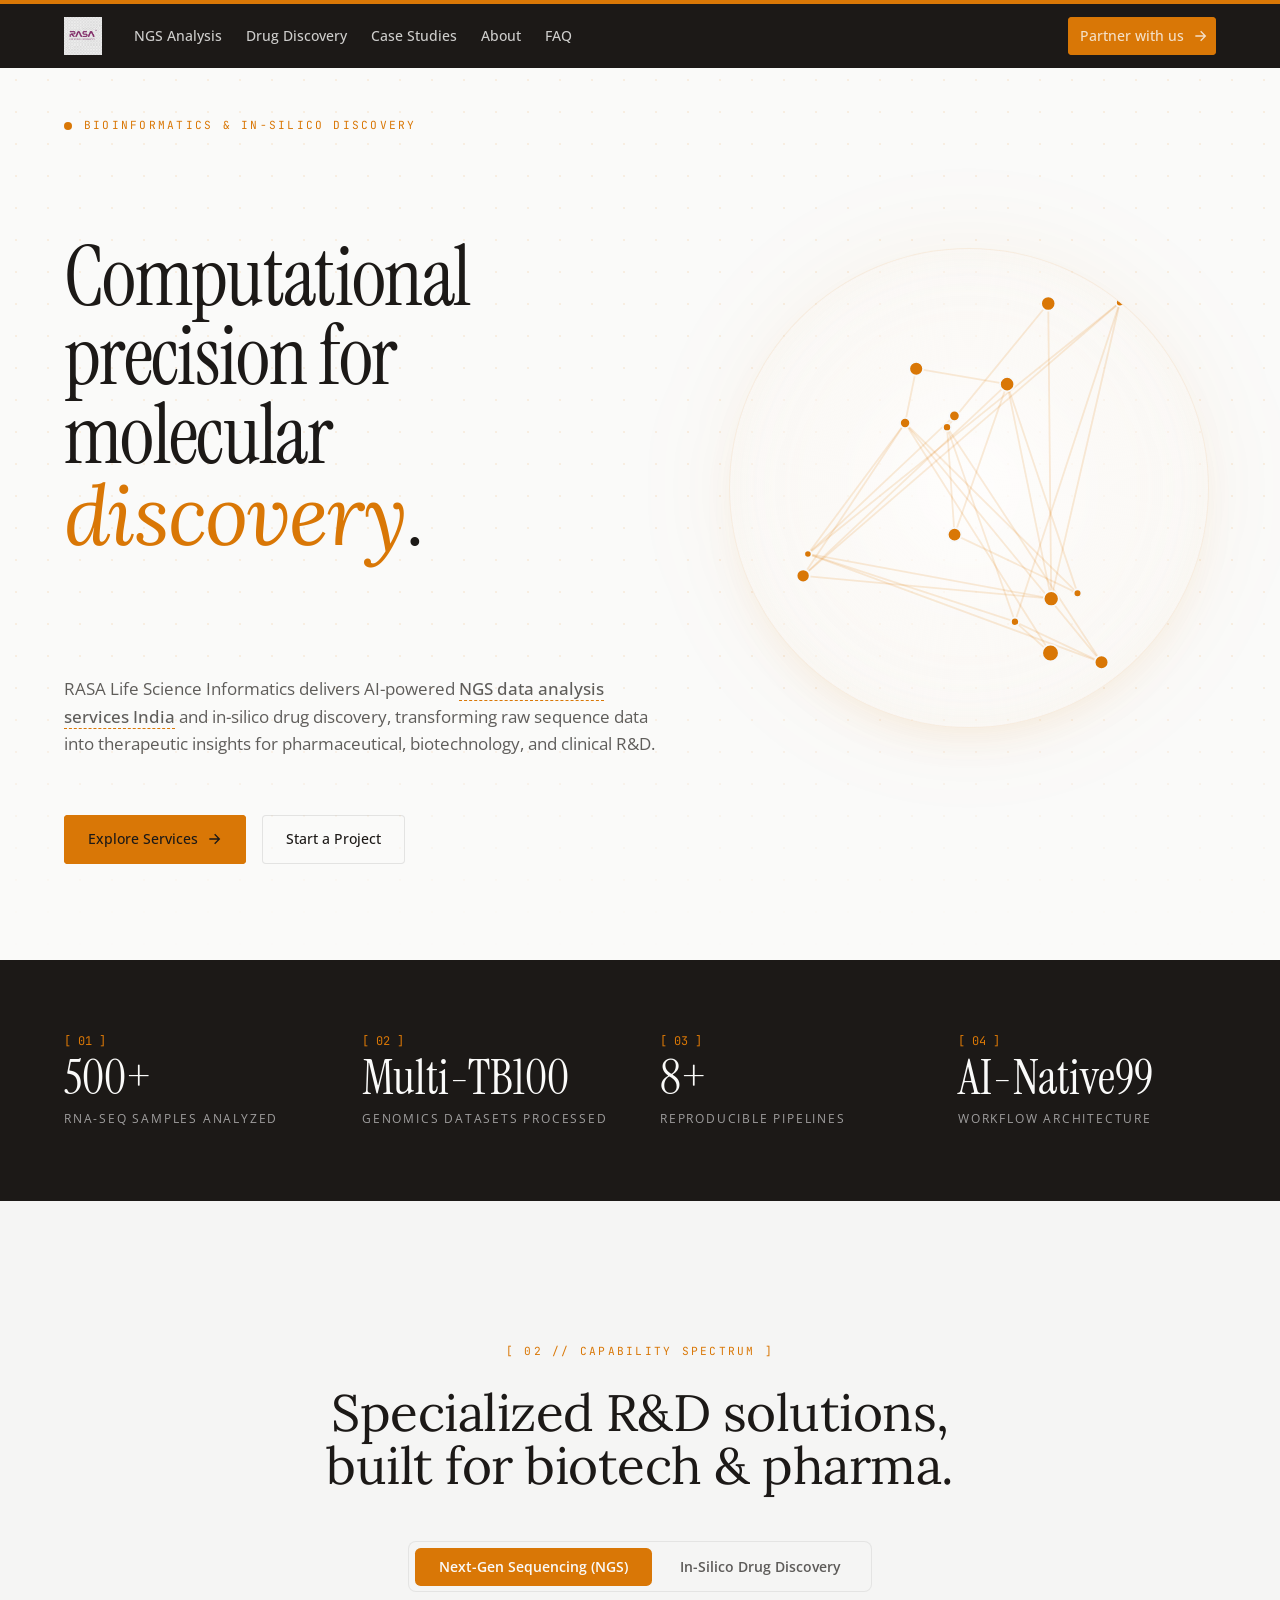
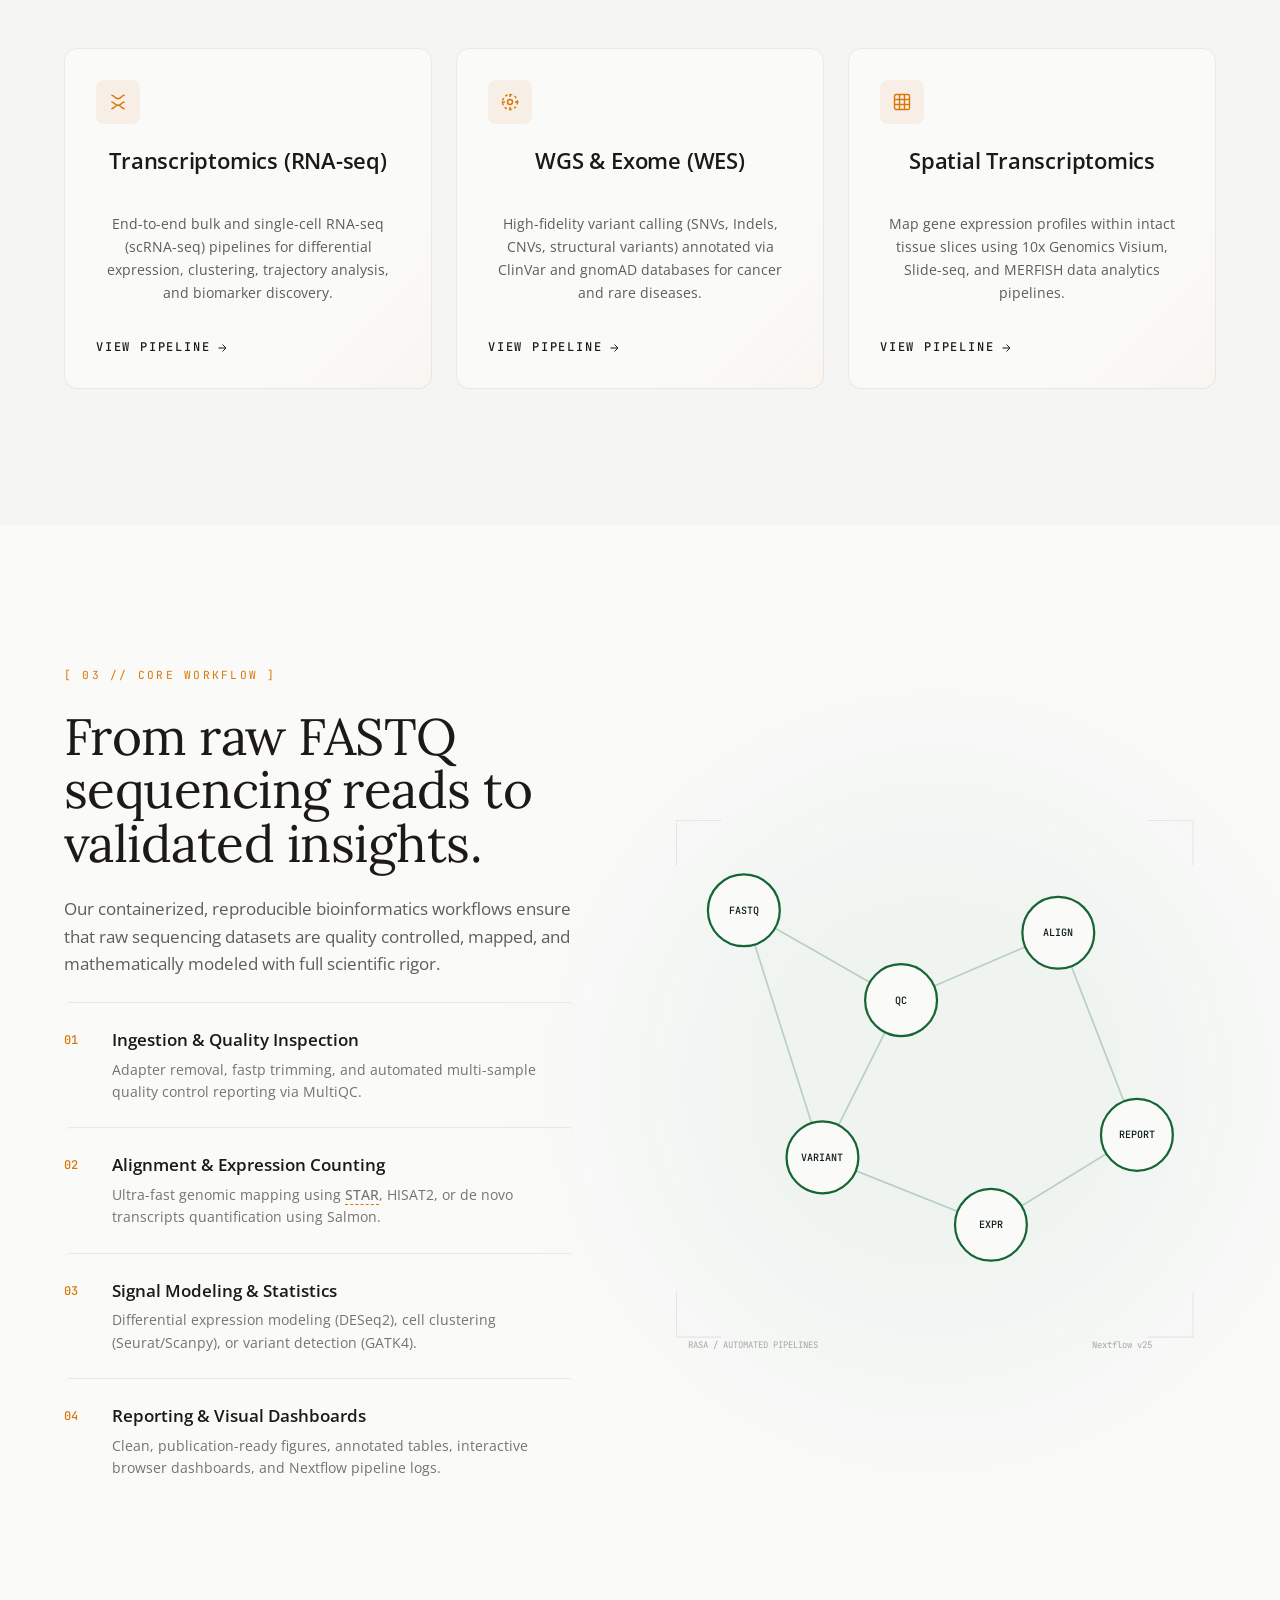
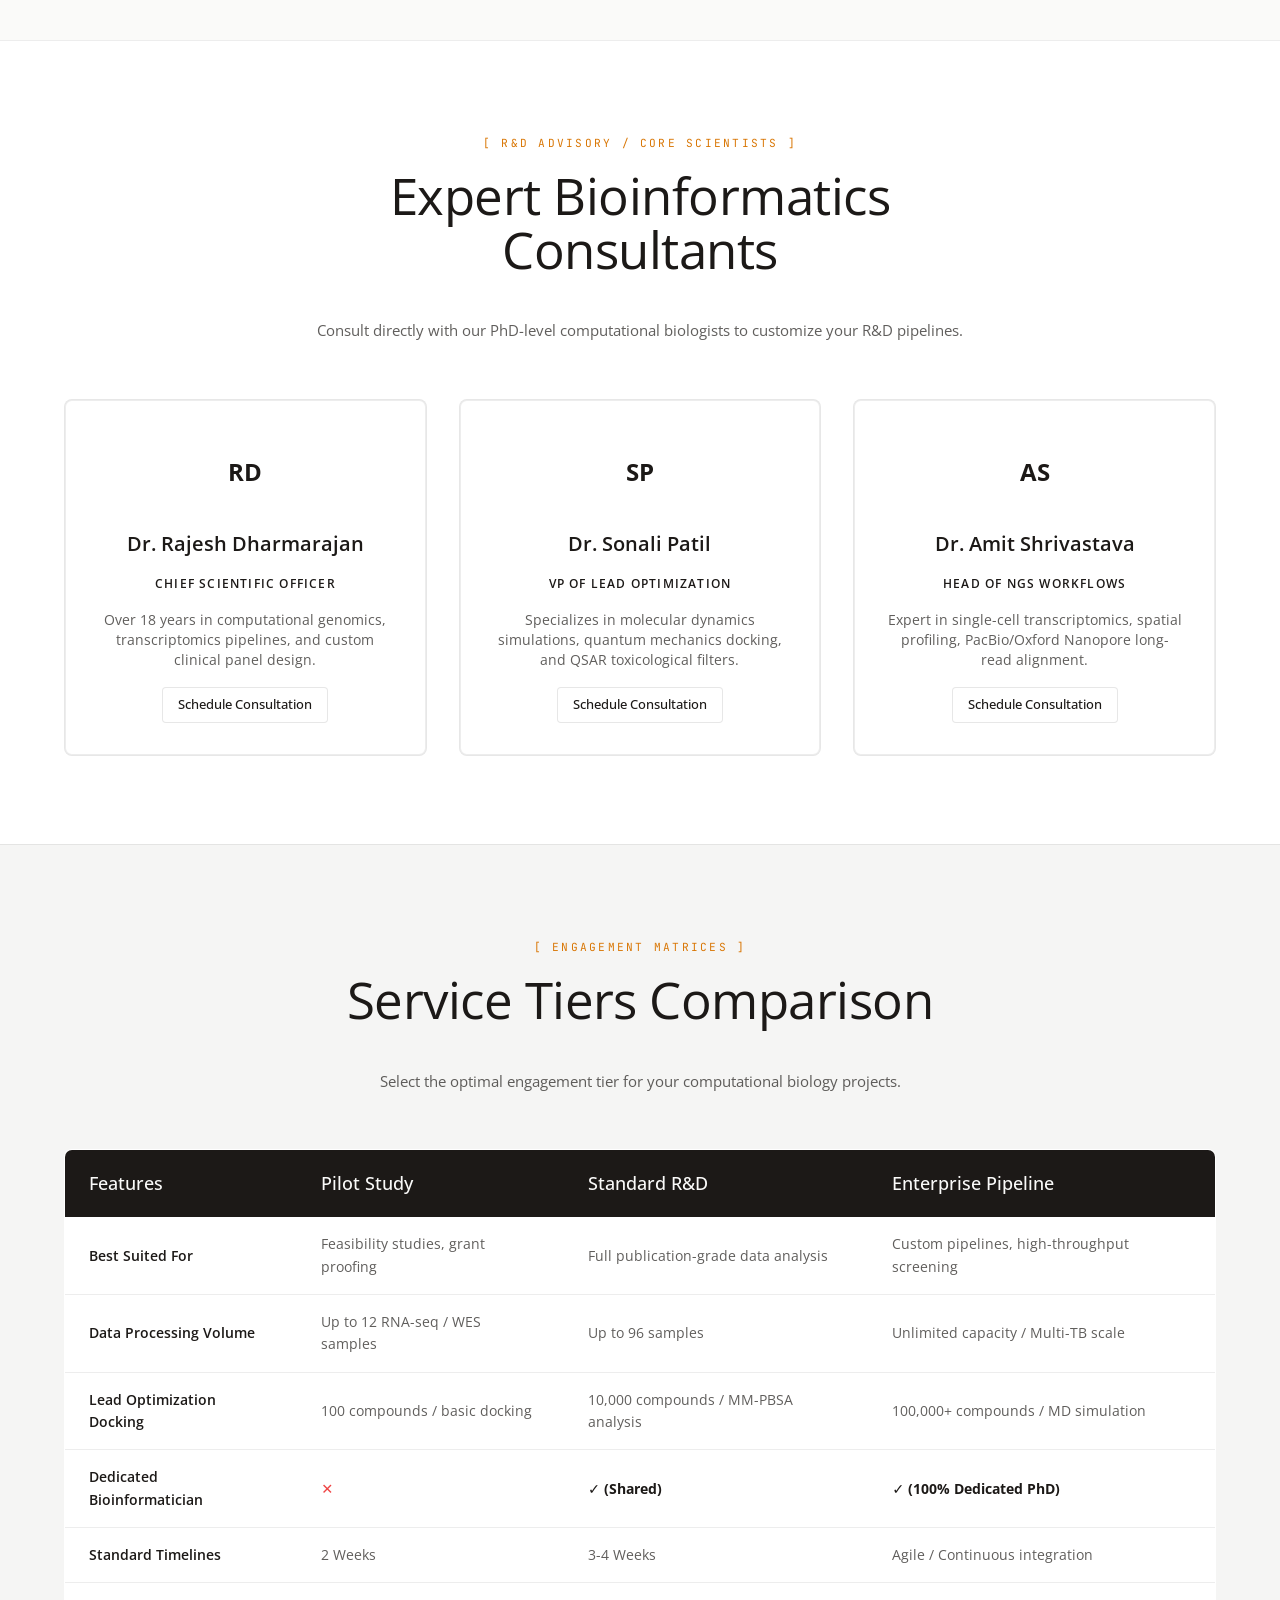
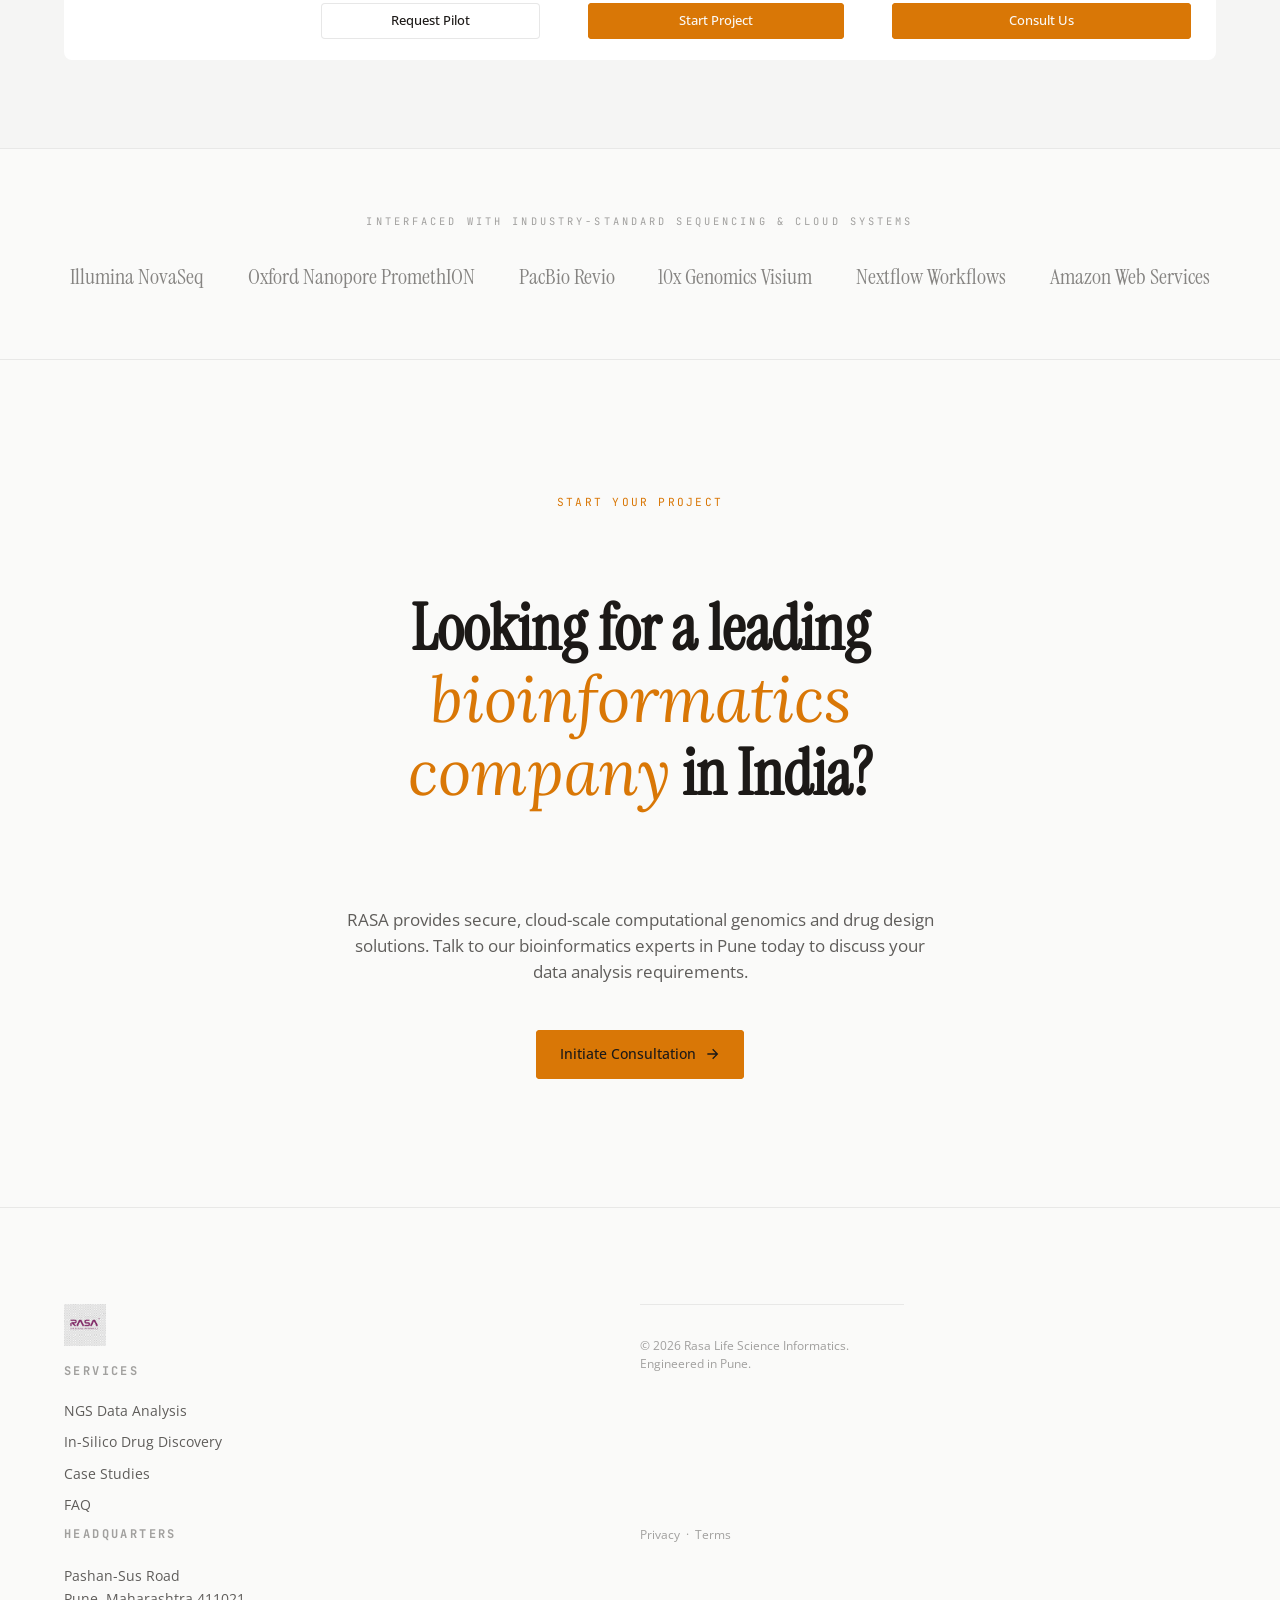
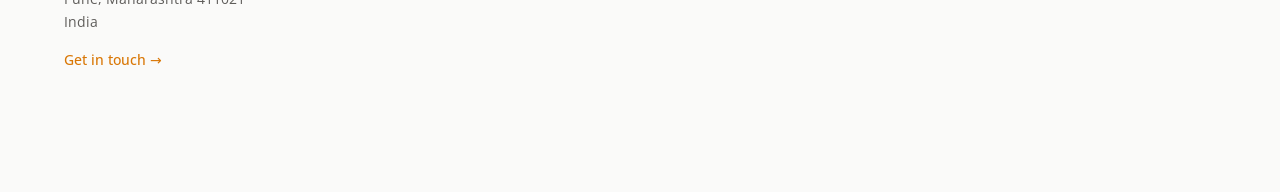
==== index.html @ 8981f8b1 "Initial commit of RASA LSI - Tuition Theme Clone" ====
<!DOCTYPE html>
<html lang="en">
<head>
  <meta charset="UTF-8">
  <meta name="viewport" content="width=device-width, initial-scale=1.0">
  <title>RASA Life Science Informatics | Bioinformatics & NGS Services India</title>
  <meta name="description" content="RASA Life Science Informatics provides AI-powered NGS data analysis services, transcriptomics, epigenomics, and in-silico drug discovery pipelines in India.">
  <link rel="icon" type="image/svg+xml" href="favicon.svg">
  <link rel="preconnect" href="https://fonts.googleapis.com">
  <link rel="preconnect" href="https://fonts.gstatic.com" crossorigin>
  <link href="https://fonts.googleapis.com/css2?family=Instrument+Serif:ital@0;1&family=Inter:wght@300;400;500;600;700&family=JetBrains+Mono:wght@400;500&display=swap" rel="stylesheet">
  <link rel="stylesheet" href="theme.css">
</head>
<body class="rasa">
  <!--
================================================================
  RASA LSI — HOME PAGE
  WordPress Custom HTML block. Self-contained.
  Design system: "Academic Precision" — cream + ink + forest leaf
  Typography: Instrument Serif / Inter / JetBrains Mono
================================================================
-->







<!-- =============== HEADER =============== -->
<header class="rasa rasa-header">
  <div class="rasa-header__inner">
    <div class="rasa-header__group">
      <a href="index.html" class="rasa-brand"><img src="logo.png" alt="RASA LSI Logo" style="height: 38px; width: auto; display: block; object-fit: contain; margin: 0;"></a>
      <nav class="rasa-nav" aria-label="Primary Nav">
        <a href="services-ngs.html">NGS Analysis</a>
        <a href="services-drug-discovery.html">Drug Discovery</a>
        <a href="case-studies.html">Case Studies</a>
        <a href="about.html">About</a>
        <a href="faq.html">FAQ</a>
      </nav>
    </div>
    <a href="contact.html" class="rasa-cta-btn">
      Partner with us
      <svg viewBox="0 0 24 24" fill="none" stroke="currentColor" stroke-width="2" aria-hidden="true"><path d="M5 12h14M13 5l7 7-7 7"/></svg>
    </a>
  </div>
</header>

<!-- =============== MAIN =============== -->
<main class="rasa rasa-page">

  <!-- HERO -->
  <section class="rasa-hero">
    <div class="rasa-grid-bg" aria-hidden="true"></div>
    <div class="container rasa-hero__grid">
      <div class="rasa-hero__copy">
        <div class="rasa-reveal">
          <span class="rasa-eyebrow">
            <span class="rasa-eyebrow__pulse" aria-hidden="true"></span>
            Bioinformatics &amp; In-Silico Discovery
          </span>
        </div>
        <h1 class="rasa-h1 rasa-reveal" data-delay="1">
          Computational precision for molecular
          <span class="serif italic leaf">discovery</span>.
        </h1>
        <p class="rasa-lede rasa-reveal" data-delay="2">
          RASA Life Science Informatics delivers AI-powered 
          <span class="rasa-tooltip-target">NGS data analysis services India<span class="rasa-tooltip">High-throughput DNA and RNA sequencing workflows.</span></span> 
          and in-silico drug discovery, transforming raw sequence data into therapeutic insights for pharmaceutical, biotechnology, and clinical R&amp;D.
        </p>
        <div class="rasa-reveal" data-delay="3" style="display:flex; flex-wrap:wrap; gap:1rem; padding-top:0.5rem;">
          <a href="services-ngs.html" class="rasa-btn rasa-btn--primary">
            Explore Services
            <svg viewBox="0 0 24 24" fill="none" stroke="currentColor" stroke-width="2" aria-hidden="true"><path d="M5 12h14M13 5l7 7-7 7"/></svg>
          </a>
          <a href="contact.html" class="rasa-btn rasa-btn--ghost">Start a Project</a>
        </div>
      </div>

      <!-- Interactive SVG Network Diagram -->
      <div class="rasa-hero__art rasa-reveal" data-delay="2">
        <svg id="rasa-hero-network" class="rasa-network-canvas" viewBox="0 0 400 400" aria-label="Interactive molecular network diagram"></svg>
      </div>
    </div>
  </section>

  <!-- METRICS -->
  <section class="rasa-section--ink" style="padding: 4.5rem 0;">
    <div class="container">
      <div class="rasa-metrics">
        <div>
          <div class="rasa-metric__idx">[ 01 ]</div>
          <div class="rasa-metric__value" data-count="500" data-suffix="+">0+</div>
          <span class="rasa-metric__label">RNA-seq samples analyzed</span>
        </div>
        <div>
          <div class="rasa-metric__idx">[ 02 ]</div>
          <div class="rasa-metric__value" data-count="100" data-prefix="Multi-TB" data-suffix="">Multi-TB</div>
          <span class="rasa-metric__label">Genomics datasets processed</span>
        </div>
        <div>
          <div class="rasa-metric__idx">[ 03 ]</div>
          <div class="rasa-metric__value" data-count="12" data-suffix="+">0+</div>
          <span class="rasa-metric__label">Reproducible pipelines</span>
        </div>
        <div>
          <div class="rasa-metric__idx">[ 04 ]</div>
          <div class="rasa-metric__value" data-count="99" data-prefix="AI-Native" data-suffix="">AI-Native</div>
          <span class="rasa-metric__label">Workflow architecture</span>
        </div>
      </div>
    </div>
  </section>

  <!-- SPECIALIZED SERVICES (INTERACTIVE TABS) -->
  <section class="rasa-section rasa-section--lg rasa-section--muted">
    <div class="container" style="text-align: center;">
      <div class="rasa-reveal" style="max-width: 700px; margin: 0 auto 3rem;">
        <span class="rasa-eyebrow">[ 02 // Capability Spectrum ]</span>
        <h2 class="rasa-h2" style="margin-top:1.5rem;">Specialized R&amp;D solutions, built for biotech &amp; pharma.</h2>
      </div>

      <!-- Tab Switcher -->
      <div class="rasa-reveal" data-delay="1">
        <div class="rasa-tabs-nav" role="tablist">
          <button class="rasa-tab-btn is-active" id="tab-ngs" role="tab" aria-selected="true" aria-controls="panel-ngs">Next-Gen Sequencing (NGS)</button>
          <button class="rasa-tab-btn" id="tab-dd" role="tab" aria-selected="false" aria-controls="panel-dd">In-Silico Drug Discovery</button>
        </div>
      </div>

      <!-- NGS Content Panel -->
      <div class="rasa-tab-panel is-active" id="panel-ngs" role="tabpanel" aria-labelledby="tab-ngs">
        <div class="rasa-services-grid">
          <div class="rasa-card">
            <div class="rasa-card__icon-wrap">
              <svg viewBox="0 0 24 24"><path d="M4 4c4 0 4 4 8 4s4-4 8-4M4 12c4 0 4 4 8 4s4-4 8-4M4 20c4 0 4-4 8-4s4 4 8 4"/></svg>
            </div>
            <h3 class="rasa-card__title">Transcriptomics (RNA-seq)</h3>
            <p class="rasa-card__body">End-to-end bulk and single-cell RNA-seq (scRNA-seq) pipelines for differential expression, clustering, trajectory analysis, and biomarker discovery.</p>
            <a href="services-ngs.html#transcriptomics" class="rasa-card__more">View Pipeline <svg viewBox="0 0 24 24" fill="none" stroke="currentColor" stroke-width="2" aria-hidden="true"><path d="M5 12h14M13 5l7 7-7 7"/></svg></a>
          </div>

          <div class="rasa-card">
            <div class="rasa-card__icon-wrap">
              <svg viewBox="0 0 24 24"><circle cx="12" cy="12" r="3"/><circle cx="12" cy="12" r="9" stroke-dasharray="3 3"/><path d="M12 2v4M12 18v4M2 12h4M18 12h4"/></svg>
            </div>
            <h3 class="rasa-card__title">WGS &amp; Exome (WES)</h3>
            <p class="rasa-card__body">High-fidelity variant calling (SNVs, Indels, CNVs, structural variants) annotated via ClinVar and gnomAD databases for cancer and rare diseases.</p>
            <a href="services-ngs.html#wgs-wes" class="rasa-card__more">View Pipeline <svg viewBox="0 0 24 24" fill="none" stroke="currentColor" stroke-width="2" aria-hidden="true"><path d="M5 12h14M13 5l7 7-7 7"/></svg></a>
          </div>

          <div class="rasa-card">
            <div class="rasa-card__icon-wrap">
              <svg viewBox="0 0 24 24"><rect x="3" y="3" width="18" height="18" rx="2"/><path d="M9 3v18M15 3v18M3 9h18M3 15h18"/></svg>
            </div>
            <h3 class="rasa-card__title">Spatial Transcriptomics</h3>
            <p class="rasa-card__body">Map gene expression profiles within intact tissue slices using 10x Genomics Visium, Slide-seq, and MERFISH data analytics pipelines.</p>
            <a href="services-ngs.html#spatial" class="rasa-card__more">View Pipeline <svg viewBox="0 0 24 24" fill="none" stroke="currentColor" stroke-width="2" aria-hidden="true"><path d="M5 12h14M13 5l7 7-7 7"/></svg></a>
          </div>
        </div>
      </div>

      <!-- Drug Discovery Panel -->
      <div class="rasa-tab-panel" id="panel-dd" role="tabpanel" aria-labelledby="tab-dd">
        <div class="rasa-services-grid">
          <div class="rasa-card">
            <div class="rasa-card__icon-wrap">
              <svg viewBox="0 0 24 24"><path d="M6 2v6a6 6 0 0 0 12 0V2M6 22v-6a6 6 0 0 1 12 0v6M6 2h12M6 22h12"/></svg>
            </div>
            <h3 class="rasa-card__title">Target ID &amp; Structure</h3>
            <p class="rasa-card__body">Integrative mining of transcriptomic &amp; clinical data paired with high-accuracy 3D structural prediction utilizing AlphaFold2 models.</p>
            <a href="services-drug-discovery.html#target" class="rasa-card__more">Explore Target ID <svg viewBox="0 0 24 24" fill="none" stroke="currentColor" stroke-width="2" aria-hidden="true"><path d="M5 12h14M13 5l7 7-7 7"/></svg></a>
          </div>

          <div class="rasa-card">
            <div class="rasa-card__icon-wrap">
              <svg viewBox="0 0 24 24"><circle cx="6" cy="6" r="3"/><circle cx="6" cy="18" r="3"/><circle cx="18" cy="12" r="3"/><path d="M9 6c6 0 6 6 6 6M9 18c6 0 6-6 6-6"/></svg>
            </div>
            <h3 class="rasa-card__title">Virtual Screening</h3>
            <p class="rasa-card__body">High-throughput structure-based virtual screening and shape-based pharmacophore docking of commercial compound databases.</p>
            <a href="services-drug-discovery.html#virtual-screening" class="rasa-card__more">Explore Screening <svg viewBox="0 0 24 24" fill="none" stroke="currentColor" stroke-width="2" aria-hidden="true"><path d="M5 12h14M13 5l7 7-7 7"/></svg></a>
          </div>

          <div class="rasa-card">
            <div class="rasa-card__icon-wrap">
              <svg viewBox="0 0 24 24"><path d="M12 2 4 5v7c0 5 3.5 8.5 8 10 4.5-1.5 8-5 8-10V5l-8-3z"/><path d="m9 12 2 2 4-4"/></svg>
            </div>
            <h3 class="rasa-card__title">Lead Optimization</h3>
            <p class="rasa-card__body">Refine hit binding affinities with GROMACS molecular dynamics, ML QSAR modeling, SwissADME profiling, and toxicity filters.</p>
            <a href="services-drug-discovery.html#lead-optimization" class="rasa-card__more">Explore Optimization <svg viewBox="0 0 24 24" fill="none" stroke="currentColor" stroke-width="2" aria-hidden="true"><path d="M5 12h14M13 5l7 7-7 7"/></svg></a>
          </div>
        </div>
      </div>
    </div>
  </section>

  <!-- PIPELINE -->
  <section class="rasa-section rasa-section--lg">
    <div class="container rasa-pipe-grid">
      <div class="rasa-reveal">
        <span class="rasa-eyebrow">[ 03 // Core Workflow ]</span>
        <h2 class="rasa-h2" style="margin: 1.5rem 0;">From raw FASTQ sequencing reads to validated insights.</h2>
        <p class="rasa-lede">
          Our containerized, reproducible bioinformatics workflows ensure that raw sequencing datasets 
          are quality controlled, mapped, and mathematically modeled with full scientific rigor.
        </p>
        <div class="rasa-pipe-list">
          <div class="rasa-pipe-row">
            <span class="rasa-pipe-row__num">01</span>
            <div>
              <div class="rasa-pipe-row__title">Ingestion &amp; Quality Inspection</div>
              <div class="rasa-pipe-row__body">Adapter removal, fastp trimming, and automated multi-sample quality control reporting via MultiQC.</div>
            </div>
          </div>
          <div class="rasa-pipe-row">
            <span class="rasa-pipe-row__num">02</span>
            <div>
              <div class="rasa-pipe-row__title">Alignment &amp; Expression Counting</div>
              <div class="rasa-pipe-row__body">Ultra-fast genomic mapping using 
                <span class="rasa-tooltip-target">STAR<span class="rasa-tooltip">Spliced Transcripts Alignment to a Reference - high speed RNA-seq aligner.</span></span>, 
                HISAT2, or de novo transcripts quantification using Salmon.
              </div>
            </div>
          </div>
          <div class="rasa-pipe-row">
            <span class="rasa-pipe-row__num">03</span>
            <div>
              <div class="rasa-pipe-row__title">Signal Modeling &amp; Statistics</div>
              <div class="rasa-pipe-row__body">Differential expression modeling (DESeq2), cell clustering (Seurat/Scanpy), or variant detection (GATK4).</div>
            </div>
          </div>
          <div class="rasa-pipe-row">
            <span class="rasa-pipe-row__num">04</span>
            <div>
              <div class="rasa-pipe-row__title">Reporting &amp; Visual Dashboards</div>
              <div class="rasa-pipe-row__body">Clean, publication-ready figures, annotated tables, interactive browser dashboards, and Nextflow pipeline logs.</div>
            </div>
          </div>
        </div>
      </div>

      <!-- Dynamic SVG Schematic -->
      <div class="rasa-reveal" data-delay="2" style="position: relative;">
        <div style="position: absolute; inset: -2rem; background: rgba(22,101,52,0.04); filter: blur(80px); border-radius: 50%; z-index: 0;"></div>
        <svg viewBox="0 0 500 500" style="width: 100%; position: relative; z-index: 1;" aria-hidden="true" role="img">
          <defs>
            <linearGradient id="rasa-pipe-grad" x1="0" y1="0" x2="1" y2="1">
              <stop offset="0%" stop-color="#166534" stop-opacity="0.3"/>
              <stop offset="100%" stop-color="#166534" stop-opacity="0.05"/>
            </linearGradient>
          </defs>
          <!-- Grid connections -->
          <g stroke="rgba(22,101,52,0.25)" stroke-width="1.5" fill="none">
            <path d="M80,100 Q150,140 220,180"/>
            <path d="M220,180 Q290,150 360,120"/>
            <path d="M220,180 Q185,250 150,320"/>
            <path d="M360,120 Q395,210 430,300"/>
            <path d="M150,320 Q225,350 300,380"/>
            <path d="M300,380 Q365,340 430,300"/>
            <path d="M80,100 Q115,210 150,320"/>
          </g>
          <!-- Nodes -->
          <g fill="var(--cream)">
            <circle cx="80" cy="100" r="32" stroke="#166534" stroke-width="2"/>
            <circle cx="220" cy="180" r="32" stroke="#166534" stroke-width="2"/>
            <circle cx="360" cy="120" r="32" stroke="#166534" stroke-width="2"/>
            <circle cx="150" cy="320" r="32" stroke="#166534" stroke-width="2"/>
            <circle cx="300" cy="380" r="32" stroke="#166534" stroke-width="2"/>
            <circle cx="430" cy="300" r="32" stroke="#166534" stroke-width="2"/>
          </g>
          <!-- Node Texts -->
          <g font-family="JetBrains Mono, monospace" font-size="9" fill="#0c1a16" text-anchor="middle" font-weight="500">
            <text x="80" y="103">FASTQ</text>
            <text x="220" y="183">QC</text>
            <text x="360" y="123">ALIGN</text>
            <text x="150" y="323">VARIANT</text>
            <text x="300" y="383">EXPR</text>
            <text x="430" y="303">REPORT</text>
          </g>
          <!-- Ticks -->
          <g stroke="rgba(12,26,22,0.08)" stroke-width="1">
            <line x1="20" y1="20" x2="60" y2="20"/><line x1="20" y1="20" x2="20" y2="60"/>
            <line x1="480" y1="20" x2="440" y2="20"/><line x1="480" y1="20" x2="480" y2="60"/>
            <line x1="20" y1="480" x2="60" y2="480"/><line x1="20" y1="480" x2="20" y2="440"/>
            <line x1="480" y1="480" x2="440" y2="480"/><line x1="480" y1="480" x2="480" y2="440"/>
          </g>
          <g font-family="JetBrains Mono, monospace" font-size="8" fill="#0c1a16" opacity="0.35">
            <text x="30" y="490">RASA / AUTOMATED PIPELINES</text>
            <text x="390" y="490">Nextflow v25</text>
          </g>
        </svg>
      </div>
    </div>
  </section>

  <!-- PLATFORMS -->
  
      <!-- EXPERT ADVISORY / CORE SCIENTISTS -->
      <section class="rasa-section" style="background: #ffffff; border-top: 1px solid var(--border); padding: 5.5rem 0;">
        <div class="container">
          <div style="text-align: center; max-width: 700px; margin: 0 auto 3.5rem;">
            <span class="rasa-eyebrow">[ R&amp;D Advisory / Core Scientists ]</span>
            <h2 class="rasa-h2" style="margin-top: 1rem; font-family: var(--font-serif); font-weight: normal;">Expert Bioinformatics Consultants</h2>
            <p style="color: var(--foreground-70); font-size: 0.95rem;">Consult directly with our PhD-level computational biologists to customize your R&amp;D pipelines.</p>
          </div>
          <div style="display: grid; grid-template-columns: repeat(auto-fit, minmax(280px, 1fr)); gap: 2rem;">
            <!-- Scientist 1 -->
            <div class="rasa-value-card" style="padding: 2rem; display: flex; flex-direction: column; gap: 1rem; align-items: center; text-align: center;">
              <div style="width: 80px; height: 80px; border-radius: 50%; background: var(--primary-soft); color: var(--primary); display: flex; align-items: center; justify-content: center; font-size: 1.5rem; font-weight: 700; border: 2px solid var(--primary);">
                RD
              </div>
              <h3 style="font-size: 1.25rem; font-weight: 600; margin: 0; font-family: var(--font-serif);">Dr. Rajesh Dharmarajan</h3>
              <span style="font-size: 0.75rem; text-transform: uppercase; color: var(--primary); font-weight: 600; letter-spacing: 0.1em;">Chief Scientific Officer</span>
              <p style="font-size: 0.85rem; color: var(--foreground-70); margin: 0; line-height: 1.5;">Over 18 years in computational genomics, transcriptomics pipelines, and custom clinical panel design.</p>
              <a href="contact.html" class="rasa-btn rasa-btn--ghost" style="font-size: 0.8rem; padding: 0.5rem 1rem; margin-top: auto; border: 1px solid var(--primary);">Schedule Consultation</a>
            </div>
            <!-- Scientist 2 -->
            <div class="rasa-value-card" style="padding: 2rem; display: flex; flex-direction: column; gap: 1rem; align-items: center; text-align: center;">
              <div style="width: 80px; height: 80px; border-radius: 50%; background: var(--primary-soft); color: var(--primary); display: flex; align-items: center; justify-content: center; font-size: 1.5rem; font-weight: 700; border: 2px solid var(--primary);">
                SP
              </div>
              <h3 style="font-size: 1.25rem; font-weight: 600; margin: 0; font-family: var(--font-serif);">Dr. Sonali Patil</h3>
              <span style="font-size: 0.75rem; text-transform: uppercase; color: var(--primary); font-weight: 600; letter-spacing: 0.1em;">VP of Lead Optimization</span>
              <p style="font-size: 0.85rem; color: var(--foreground-70); margin: 0; line-height: 1.5;">Specializes in molecular dynamics simulations, quantum mechanics docking, and QSAR toxicological filters.</p>
              <a href="contact.html" class="rasa-btn rasa-btn--ghost" style="font-size: 0.8rem; padding: 0.5rem 1rem; margin-top: auto; border: 1px solid var(--primary);">Schedule Consultation</a>
            </div>
            <!-- Scientist 3 -->
            <div class="rasa-value-card" style="padding: 2rem; display: flex; flex-direction: column; gap: 1rem; align-items: center; text-align: center;">
              <div style="width: 80px; height: 80px; border-radius: 50%; background: var(--primary-soft); color: var(--primary); display: flex; align-items: center; justify-content: center; font-size: 1.5rem; font-weight: 700; border: 2px solid var(--primary);">
                AS
              </div>
              <h3 style="font-size: 1.25rem; font-weight: 600; margin: 0; font-family: var(--font-serif);">Dr. Amit Shrivastava</h3>
              <span style="font-size: 0.75rem; text-transform: uppercase; color: var(--primary); font-weight: 600; letter-spacing: 0.1em;">Head of NGS Workflows</span>
              <p style="font-size: 0.85rem; color: var(--foreground-70); margin: 0; line-height: 1.5;">Expert in single-cell transcriptomics, spatial profiling, PacBio/Oxford Nanopore long-read alignment.</p>
              <a href="contact.html" class="rasa-btn rasa-btn--ghost" style="font-size: 0.8rem; padding: 0.5rem 1rem; margin-top: auto; border: 1px solid var(--primary);">Schedule Consultation</a>
            </div>
          </div>
        </div>
      </section>

      <!-- TUITION PROJECT COMPARISON TABLE -->
      <section class="rasa-section rasa-section--muted" style="border-top: 1px solid var(--border); padding: 5.5rem 0;">
        <div class="container">
          <div style="text-align: center; max-width: 700px; margin: 0 auto 3.5rem;">
            <span class="rasa-eyebrow">[ Engagement Matrices ]</span>
            <h2 class="rasa-h2" style="margin-top: 1rem; font-family: var(--font-serif); font-weight: normal;">Service Tiers Comparison</h2>
            <p style="color: var(--foreground-70); font-size: 0.95rem;">Select the optimal engagement tier for your computational biology projects.</p>
          </div>
          <div style="overflow-x: auto;">
            <table style="width: 100%; border-collapse: collapse; background: #ffffff; border-radius: var(--radius); overflow: hidden; border: 1px solid var(--border); font-size: 0.9rem;">
              <thead>
                <tr style="background: var(--ink); color: #fafaf9; text-align: left;">
                  <th style="padding: 1.25rem 1.5rem; font-family: var(--font-serif); font-size: 1.1rem; font-weight: 500;">Features</th>
                  <th style="padding: 1.25rem 1.5rem; font-family: var(--font-serif); font-size: 1.1rem; font-weight: 500;">Pilot Study</th>
                  <th style="padding: 1.25rem 1.5rem; font-family: var(--font-serif); font-size: 1.1rem; font-weight: 500;">Standard R&amp;D</th>
                  <th style="padding: 1.25rem 1.5rem; font-family: var(--font-serif); font-size: 1.1rem; font-weight: 500;">Enterprise Pipeline</th>
                </tr>
              </thead>
              <tbody>
                <tr style="border-bottom: 1px solid var(--border);">
                  <td style="padding: 1rem 1.5rem; font-weight: 600;">Best Suited For</td>
                  <td style="padding: 1rem 1.5rem; color: var(--foreground-70);">Feasibility studies, grant proofing</td>
                  <td style="padding: 1rem 1.5rem; color: var(--foreground-70);">Full publication-grade data analysis</td>
                  <td style="padding: 1rem 1.5rem; color: var(--foreground-70);">Custom pipelines, high-throughput screening</td>
                </tr>
                <tr style="border-bottom: 1px solid var(--border);">
                  <td style="padding: 1rem 1.5rem; font-weight: 600;">Data Processing Volume</td>
                  <td style="padding: 1rem 1.5rem; color: var(--foreground-70);">Up to 12 RNA-seq / WES samples</td>
                  <td style="padding: 1rem 1.5rem; color: var(--foreground-70);">Up to 96 samples</td>
                  <td style="padding: 1rem 1.5rem; color: var(--foreground-70);">Unlimited capacity / Multi-TB scale</td>
                </tr>
                <tr style="border-bottom: 1px solid var(--border);">
                  <td style="padding: 1rem 1.5rem; font-weight: 600;">Lead Optimization Docking</td>
                  <td style="padding: 1rem 1.5rem; color: var(--foreground-70);">100 compounds / basic docking</td>
                  <td style="padding: 1rem 1.5rem; color: var(--foreground-70);">10,000 compounds / MM-PBSA analysis</td>
                  <td style="padding: 1rem 1.5rem; color: var(--foreground-70);">100,000+ compounds / MD simulation</td>
                </tr>
                <tr style="border-bottom: 1px solid var(--border);">
                  <td style="padding: 1rem 1.5rem; font-weight: 600;">Dedicated Bioinformatician</td>
                  <td style="padding: 1rem 1.5rem; color: #ef4444; font-weight: bold;">✕</td>
                  <td style="padding: 1rem 1.5rem; color: var(--primary); font-weight: bold;">✓ (Shared)</td>
                  <td style="padding: 1rem 1.5rem; color: var(--primary); font-weight: bold;">✓ (100% Dedicated PhD)</td>
                </tr>
                <tr style="border-bottom: 1px solid var(--border);">
                  <td style="padding: 1rem 1.5rem; font-weight: 600;">Standard Timelines</td>
                  <td style="padding: 1rem 1.5rem; color: var(--foreground-70);">2 Weeks</td>
                  <td style="padding: 1rem 1.5rem; color: var(--foreground-70);">3-4 Weeks</td>
                  <td style="padding: 1rem 1.5rem; color: var(--foreground-70);">Agile / Continuous integration</td>
                </tr>
                <tr>
                  <td style="padding: 1.25rem 1.5rem;"></td>
                  <td style="padding: 1.25rem 1.5rem;"><a href="contact.html" class="rasa-btn rasa-btn--ghost" style="padding: 0.5rem 1rem; font-size: 0.8rem; width: 100%; text-align: center; display: block;">Request Pilot</a></td>
                  <td style="padding: 1.25rem 1.5rem;"><a href="contact.html" class="rasa-btn rasa-btn--primary" style="padding: 0.5rem 1rem; font-size: 0.8rem; width: 100%; text-align: center; display: block; color:#fafaf9 !important;">Start Project</a></td>
                  <td style="padding: 1.25rem 1.5rem;"><a href="contact.html" class="rasa-btn rasa-btn--primary" style="padding: 0.5rem 1rem; font-size: 0.8rem; width: 100%; text-align: center; display: block; color:#fafaf9 !important;">Consult Us</a></td>
                </tr>
              </tbody>
            </table>
          </div>
        </div>
      </section>
<section class="rasa-platforms">
    <div class="container">
      <p class="rasa-platforms__label">Interfaced with industry-standard sequencing &amp; cloud systems</p>
      <div class="rasa-platforms__row">
        <span class="rasa-platforms__item">Illumina NovaSeq</span>
        <span class="rasa-platforms__item">Oxford Nanopore PromethION</span>
        <span class="rasa-platforms__item">PacBio Revio</span>
        <span class="rasa-platforms__item">10x Genomics Visium</span>
        <span class="rasa-platforms__item">Nextflow Workflows</span>
        <span class="rasa-platforms__item">Amazon Web Services</span>
      </div>
    </div>
  </section>

  <!-- CTA -->
  <section class="rasa-cta">
    <div class="container rasa-cta__inner">
      <div class="rasa-reveal">
        <span class="rasa-eyebrow">Start Your Project</span>
      </div>
      <h2 class="rasa-cta__heading rasa-reveal" data-delay="1">Looking for a leading <span class="serif italic leaf">bioinformatics company</span> in India?</h2>
      <p class="rasa-cta__body rasa-reveal" data-delay="2">
        RASA provides secure, cloud-scale computational genomics and drug design solutions. Talk to our bioinformatics experts in Pune today to discuss your data analysis requirements.
      </p>
      <div class="rasa-reveal" data-delay="3">
        <a href="contact.html" class="rasa-btn rasa-btn--primary">
          Initiate Consultation
          <svg viewBox="0 0 24 24" fill="none" stroke="currentColor" stroke-width="2" aria-hidden="true"><path d="M5 12h14M13 5l7 7-7 7"/></svg>
        </a>
      </div>
    </div>
  </section>

</main>

<!-- =============== FOOTER =============== -->
<footer class="rasa rasa-footer">
  <div class="container">
    <div class="rasa-footer__grid">
      <div>
        <div class="rasa-footer__brand"><img src="logo.png" alt="RASA LSI Logo" style="height: 42px; width: auto; display: block; object-fit: contain;"></div>
      <div>
        <h4>Services</h4>
        <a href="services-ngs.html">NGS Data Analysis</a>
        <a href="services-drug-discovery.html">In-Silico Drug Discovery</a>
        <a href="case-studies.html">Case Studies</a>
        <a href="faq.html">FAQ</a>
      </div>
      <div>
        <h4>Headquarters</h4>
        <p style="font-size: 0.875rem; color: var(--foreground-70); line-height: 1.65; margin: 0 0 1rem;">
          Pashan-Sus Road<br>
          Pune, Maharashtra 411021<br>
          India
        </p>
        <a href="contact.html" style="font-weight: 500; color: var(--leaf);">Get in touch →</a>
      </div>
    </div>
    <div class="rasa-footer__bottom">
      <span>© <span id="rasa-year">2026</span> Rasa Life Science Informatics. Engineered in Pune.</span>
      <span><a href="/privacy">Privacy</a> &nbsp;·&nbsp; <a href="/terms">Terms</a></span>
    </div>
  </div>
</footer>
  <script>

(function () {
  var y = document.getElementById('rasa-year');
  if (y) y.textContent = new Date().getFullYear();

    // Active navigation link detection
  try {
    var path = window.location.pathname;
    var page = path.split('/').pop();
    if (!page || page === '') page = 'index.html';
    document.querySelectorAll('.rasa-nav a').forEach(function (a) {
      a.classList.remove('is-active');
      var href = a.getAttribute('href').split('#')[0].split('/').pop();
      if (href === page) a.classList.add('is-active');
    });
  } catch (e) {}

  // Reveal animations on scroll
  var reveals = document.querySelectorAll('.rasa-reveal');
  var ioReveal = new IntersectionObserver(function (entries) {
    entries.forEach(function (e) {
      if (e.isIntersecting) {
        e.target.classList.add('is-visible');
        ioReveal.unobserve(e.target);
      }
    });
  }, { threshold: 0.1 });
  reveals.forEach(function (el) { ioReveal.observe(el); });

  // Metrics counter animations
  var metrics = document.querySelectorAll('.rasa-metric__value');
  var ioMetrics = new IntersectionObserver(function (entries) {
    entries.forEach(function (e) {
      if (e.isIntersecting) {
        var el = e.target;
        var targetVal = parseInt(el.getAttribute('data-count'), 10);
        var prefix = el.getAttribute('data-prefix') || '';
        var suffix = el.getAttribute('data-suffix') || '';
        if (!isNaN(targetVal)) {
          var current = 0;
          var duration = 1500; // ms
          var stepTime = Math.max(Math.floor(duration / targetVal), 15);
          var timer = setInterval(function () {
            current += Math.ceil(targetVal / 60);
            if (current >= targetVal) {
              current = targetVal;
              clearInterval(timer);
            }
            el.textContent = prefix + current + suffix;
          }, stepTime);
        } else {
          el.textContent = prefix || el.textContent;
        }
        ioMetrics.unobserve(el);
      }
    });
  }, { threshold: 0.1 });
  metrics.forEach(function (el) { ioMetrics.observe(el); });

  // Interactive Tabs
  var tabButtons = document.querySelectorAll('.rasa-tab-btn');
  var tabPanels = document.querySelectorAll('.rasa-tab-panel');
  tabButtons.forEach(function (btn) {
    btn.addEventListener('click', function () {
      tabButtons.forEach(function (b) {
        b.classList.remove('is-active');
        b.setAttribute('aria-selected', 'false');
      });
      tabPanels.forEach(function (p) { p.classList.remove('is-active'); });

      btn.classList.add('is-active');
      btn.setAttribute('aria-selected', 'true');
      var controls = btn.getAttribute('aria-controls');
      var targetPanel = document.getElementById(controls);
      if (targetPanel) targetPanel.classList.add('is-active');
    });
  });

  // Dynamic Interactive SVG Network Diagram Simulation
  (function () {
    var svg = document.getElementById('rasa-hero-network');
    if (!svg) return;
    
    var width = 400;
    var height = 400;
    var numNodes = 15;
    var nodes = [];
    var links = [];
    var mouse = { x: width / 2, y: height / 2, active: false };

    // Initialize random nodes
    for (var i = 0; i < numNodes; i++) {
      nodes.push({
        x: Math.random() * (width - 100) + 50,
        y: Math.random() * (height - 100) + 50,
        vx: (Math.random() - 0.5) * 0.8,
        vy: (Math.random() - 0.5) * 0.8,
        radius: Math.random() * 4 + 3,
        element: null
      });
    }

    // Generate random connection linkages
    for (var i = 0; i < nodes.length; i++) {
      for (var j = i + 1; j < nodes.length; j++) {
        if (Math.random() < 0.28) {
          links.push({ source: i, target: j, element: null });
        }
      }
    }

    // Create SVG elements
    var linkGroup = document.createElementNS("http://www.w3.org/2000/svg", "g");
    linkGroup.setAttribute("stroke", "rgba(217, 119, 6, 0.15)");
    linkGroup.setAttribute("stroke-width", "1.5");
    svg.appendChild(linkGroup);

    var nodeGroup = document.createElementNS("http://www.w3.org/2000/svg", "g");
    svg.appendChild(nodeGroup);

    links.forEach(function (l) {
      var line = document.createElementNS("http://www.w3.org/2000/svg", "line");
      linkGroup.appendChild(line);
      l.element = line;
    });

    nodes.forEach(function (n) {
      var circle = document.createElementNS("http://www.w3.org/2000/svg", "circle");
      circle.setAttribute("r", n.radius);
      circle.setAttribute("fill", "#d97706");
      circle.setAttribute("stroke", "#f8f9fa");
      circle.setAttribute("stroke-width", "1.5");
      nodeGroup.appendChild(circle);
      n.element = circle;
    });

    // Tracking mouse movements
    svg.addEventListener('mousemove', function (e) {
      var rect = svg.getBoundingClientRect();
      mouse.x = (e.clientX - rect.left) * (width / rect.width);
      mouse.y = (e.clientY - rect.top) * (height / rect.height);
      mouse.active = true;
    });

    svg.addEventListener('mouseleave', function () {
      mouse.active = false;
    });

    // Physics Engine Loop
    function updatePhysics() {
      nodes.forEach(function (n) {
        // Friction / Inertia
        n.x += n.vx;
        n.y += n.vy;

        // Boundary bounce check
        if (n.x < 15 || n.x > width - 15) { n.vx *= -1; n.x = Math.max(15, Math.min(width - 15, n.x)); }
        if (n.y < 15 || n.y > height - 15) { n.vy *= -1; n.y = Math.max(15, Math.min(height - 15, n.y)); }

        // Interaction with mouse pointer (attraction/spring gravity)
        if (mouse.active) {
          var dx = mouse.x - n.x;
          var dy = mouse.y - n.y;
          var dist = Math.sqrt(dx * dx + dy * dy);
          if (dist < 120) {
            var force = (120 - dist) / 1500;
            n.vx += dx * force;
            n.vy += dy * force;
          }
        }

        // Limit velocity
        var speed = Math.sqrt(n.vx * n.vx + n.vy * n.vy);
        var maxSpeed = 1.8;
        if (speed > maxSpeed) {
          n.vx = (n.vx / speed) * maxSpeed;
          n.vy = (n.vy / speed) * maxSpeed;
        }

        // Apply visual attributes
        n.element.setAttribute("cx", n.x.toFixed(1));
        n.element.setAttribute("cy", n.y.toFixed(1));
      });

      links.forEach(function (l) {
        var s = nodes[l.source];
        var t = nodes[l.target];
        l.element.setAttribute("x1", s.x.toFixed(1));
        l.element.setAttribute("y1", s.y.toFixed(1));
        l.element.setAttribute("x2", t.x.toFixed(1));
        l.element.setAttribute("y2", t.y.toFixed(1));
      });

      requestAnimationFrame(updatePhysics);
    }
    
    updatePhysics();
  })();

})();

</script>
</body>
</html>
---- theme.css ----
@import url('https://fonts.googleapis.com/css2?family=Open+Sans:ital,wght@0,300..800;1,300..800&family=Lora:ital,wght@0,400..700;1,400..700&family=JetBrains+Mono:wght@400;500&display=swap');


/* ========================================== */

/* Theme: Tuition */

/* ========================================== */


html, body {
  margin: 0; padding: 0; background: #f8f9fa; scroll-behavior: smooth;
}

.rasa-page {
  min-height: 100vh;
}

.rasa,
.rasa *,
.rasa *::before,
.rasa *::after {
  box-sizing: border-box;
}

.rasa {
  /* Brand palette */
  --cream: #fafaf9;
  --ink: #1c1917;
  --leaf: #d97706;
  --leaf-hover: #b45309;
  --leaf-soft: rgba(217, 119, 6, 0.08);
  --leaf-tint: rgba(217, 119, 6, 0.04);
  --surface: #f5f5f4;
  --foreground: #1c1917;
  --foreground-70: rgba(28, 25, 23, 0.70);
  --foreground-60: rgba(28, 25, 23, 0.60);
  --foreground-50: rgba(28, 25, 23, 0.50);
  --foreground-40: rgba(28, 25, 23, 0.40);
  --foreground-10: rgba(28, 25, 23, 0.10);
  --foreground-05: rgba(28, 25, 23, 0.05);
  --background: var(--cream);
  --border: rgba(0, 0, 0, 0.07);
  --radius: 0.5rem;

  font-family: 'Open Sans', ui-sans-serif, system-ui, sans-serif;
  color: var(--foreground);
  background: var(--background);
  line-height: 1.55;
  -webkit-font-smoothing: antialiased;
  text-rendering: optimizeLegibility;
}

.rasa ::selection {
  background: rgba(217, 119, 6,0.18); color: var(--ink);
}

.rasa a {
  color: inherit; text-decoration: none;
}

.rasa img {
  max-width: 100%; height: auto; display: block;
}

.rasa button {
  font-family: inherit; cursor: pointer;
}

.rasa .container {
  max-width: 1200px; margin: 0 auto; padding: 0 1.5rem;
}

.rasa .serif {
  font-family: 'Lora', Georgia, serif; font-weight: 400;
}

.rasa .mono {
  font-family: 'JetBrains Mono', ui-monospace, monospace;
}

.rasa .italic {
  font-style: italic;
}

.rasa .leaf {
  color: var(--leaf);
}

/* Header */
.rasa-header {
  position: fixed; top: 0; left: 0; right: 0; z-index: 100;
  background: rgba(248, 249, 250, 0.85);
  backdrop-filter: saturate(140%) blur(16px);
  -webkit-backdrop-filter: saturate(140%) blur(16px);
  box-shadow: inset 0 -1px 0 rgba(0, 0, 0, 0.05);
}

.rasa-header__inner {
  max-width: 1200px; margin: 0 auto; padding: 0 1.5rem;
  height: 64px; display: flex; align-items: center; justify-content: space-between;
}

.rasa-brand {
  display: inline-flex; align-items: center; gap: 0.5rem;
  font-family: 'Lora', Georgia, serif;
  font-size: 1.5rem; letter-spacing: -0.02em; line-height: 1;
}

.rasa-brand__dot {
  width: 10px; height: 10px; border-radius: 999px; background: var(--leaf); display: inline-block;
}

.rasa-brand__leaf {
  color: var(--leaf);
}

.rasa-nav {
  display: none; gap: 1.5rem; font-size: 0.875rem; font-weight: 500;
}

.rasa-nav a {
  color: var(--foreground-70); transition: color 0.15s;
}

.rasa-nav a:hover, .rasa-nav a.is-active {
  color: var(--foreground);
}

.rasa-cta-btn {
  display: inline-flex; align-items: center; gap: 0.5rem;
  background: var(--leaf); color: var(--cream);
  font-size: 0.875rem; font-weight: 500;
  padding: 0.5rem 0.5rem 0.5rem 0.75rem; border-radius: 0.4rem;
  box-shadow: inset 0 0 0 1px rgba(217, 119, 6,0.8);
  transition: background 0.2s, transform 0.2s;
}

.rasa-cta-btn:hover {
  background: var(--leaf-hover); transform: translateY(-1px);
}

.rasa-cta-btn svg {
  width: 16px; height: 16px;
}

@media (min-width: 900px) {
  .rasa-nav { display: inline-flex;
}

.rasa-header__inner {
  gap: 2rem;
}

.rasa-header__group {
  display: flex; gap: 2rem; align-items: center;
}

}
@media (max-width: 899px) {
  .rasa-header__group { display: flex; gap: 0.5rem; align-items: center;
}

}

/* Buttons */
.rasa-btn {
  display: inline-flex; align-items: center; gap: 0.5rem;
  font-size: 0.875rem; font-weight: 500;
  padding: 0.75rem 1.25rem; border-radius: 0.4rem;
  border: none; transition: filter 0.2s, background 0.2s, color 0.2s, box-shadow 0.2s, transform 0.2s;
}

.rasa-btn--primary {
  background: var(--leaf); color: var(--cream); box-shadow: inset 0 0 0 1px var(--leaf);
}

.rasa-btn--primary:hover {
  background: var(--leaf-hover); transform: translateY(-1px);
}

.rasa-btn--ghost {
  background: transparent; color: var(--foreground-70); box-shadow: inset 0 0 0 1px var(--foreground-10);
}

.rasa-btn--ghost:hover {
  color: var(--foreground); box-shadow: inset 0 0 0 1px rgba(0,0,0,0.25); background: rgba(0,0,0,0.02);
}

.rasa-btn svg {
  width: 16px; height: 16px;
}

/* Sections */
.rasa-section {
  padding: 5.5rem 0; position: relative;
}

.rasa-section--lg {
  padding: 8.5rem 0;
}

.rasa-section--muted {
  background: var(--surface);
}

.rasa-section--ink {
  background: var(--ink); color: var(--cream);
}

.rasa-section--ink .rasa-eyebrow {
  color: var(--leaf);
}

.rasa-section--ink .rasa-muted-text {
  color: rgba(248,249,250,0.7);
}

/* Eyebrow label */
.rasa-eyebrow {
  display: inline-flex; align-items: center; gap: 0.75rem;
  font-family: 'JetBrains Mono', monospace;
  font-size: 0.7rem; text-transform: uppercase;
  letter-spacing: 0.2em; color: var(--leaf);
}

.rasa-eyebrow__rule {
  display: inline-block; width: 80px; height: 1px; background: rgba(28, 25, 23,0.10);
}

.rasa-section--ink .rasa-eyebrow__rule {
  background: rgba(248,249,250,0.15);
}

.rasa-eyebrow__pulse {
  display: inline-block; width: 8px; height: 8px; border-radius: 999px; background: var(--leaf);
  animation: rasaPulse 2.5s ease-in-out infinite;
}

@keyframes rasaPulse {
  0%,100% { opacity: 1; transform: scale(1);
}

50% {
  opacity: 0.5; transform: scale(1.3);
}

}

/* Headings */
.rasa-h1 {
  font-family: 'Instrument Serif', Georgia, serif; font-weight: 400; font-size: clamp(2.75rem, 6.5vw, 5.75rem); line-height: 0.95; letter-spacing: -0.02em; text-wrap: balance;
}

.rasa-h2 {
  font-family: 'Lora', Georgia, serif; font-weight: 400; font-size: clamp(2.25rem, 4.5vw, 3.5rem); line-height: 1.05; letter-spacing: -0.01em; text-wrap: balance;
}

.rasa-h3 {
  font-family: 'Lora', Georgia, serif; font-weight: 400; font-size: 1.6rem; line-height: 1.25;
}

.rasa-lede {
  font-size: 1.125rem; color: var(--foreground-70); line-height: 1.65; max-width: 64ch; text-wrap: pretty;
}

/* Grid backdrop */
.rasa-grid-bg {
  position: absolute; inset: 0; z-index: 0; pointer-events: none;
  background-image: radial-gradient(circle, rgba(217, 119, 6,0.15) 1px, transparent 1px);
  background-size: 32px 32px; opacity: 0.65;
  mask-image: linear-gradient(to bottom, black 0%, black 70%, transparent 100%);
  -webkit-mask-image: linear-gradient(to bottom, black 0%, black 70%, transparent 100%);
}

.rasa-section > .container {
  position: relative; z-index: 1;
}

/* Reveal Animations */
.rasa-reveal {
  opacity: 0;
  transform: translateY(24px);
  transition: opacity 0.85s cubic-bezier(0.16, 1, 0.3, 1), transform 0.85s cubic-bezier(0.16, 1, 0.3, 1);
}

.rasa-reveal.is-visible {
  opacity: 1;
  transform: translateY(0);
}

.rasa-reveal[data-delay="1"] {
  transition-delay: 0.1s;
}

.rasa-reveal[data-delay="2"] {
  transition-delay: 0.2s;
}

.rasa-reveal[data-delay="3"] {
  transition-delay: 0.3s;
}

.rasa-reveal[data-delay="4"] {
  transition-delay: 0.4s;
}

/* Hero */
.rasa-hero {
  padding: 7rem 0 6rem; position: relative; overflow: hidden;
}

.rasa-hero__grid {
  display: grid; grid-template-columns: 1fr; gap: 4rem; align-items: center;
}

@media (min-width: 1000px) {
  .rasa-hero__grid { grid-template-columns: 1.2fr 1fr; gap: 4rem;
}

}
.rasa-hero__copy {
  display: flex; flex-direction: column; gap: 2rem;
}

.rasa-hero__art {
  position: relative; aspect-ratio: 1/1; max-width: 480px; width: 100%; margin: 0 auto;
  border-radius: 50%; display: flex; align-items: center; justify-content: center;
}

.rasa-hero__art::before {
  content: ""; position: absolute; inset: 0rem; background: rgba(217, 119, 6, 0.05); filter: blur(50px); border-radius: 50%; z-index: 0;
}

/* Dynamic Interactive SVG Network Canvas */
.rasa-network-canvas {
  position: relative; z-index: 1; width: 100%; height: 100%;
  border-radius: 50%; background: radial-gradient(circle, rgba(255,255,255,0.85) 0%, rgba(248,249,250,0.2) 100%);
  border: 1px solid rgba(217, 119, 6, 0.1);
  box-shadow: inset 0 0 40px rgba(217, 119, 6, 0.04), 0 20px 50px -25px rgba(217, 119, 6, 0.15);
  cursor: grab;
}

.rasa-network-canvas:active {
  cursor: grabbing;
}

/* Metrics band */
.rasa-metrics {
  display: grid; gap: 2.5rem; grid-template-columns: repeat(2, 1fr);
}

@media (min-width: 900px) {
  .rasa-metrics { grid-template-columns: repeat(4, 1fr);
}

}
.rasa-metric__idx {
  font-family: 'JetBrains Mono', monospace; font-size: 0.75rem; color: var(--leaf); margin-bottom: 0.25rem;
}

.rasa-metric__value {
  font-family: 'Instrument Serif', Georgia, serif; font-size: 3rem; line-height: 1; color: var(--cream); font-variant-numeric: tabular-nums;
}

.rasa-metric__label {
  display: block; margin-top: 0.5rem; font-size: 0.75rem; text-transform: uppercase; letter-spacing: 0.15em; color: rgba(248,249,250,0.6);
}

/* Interactive Tabs Section */
.rasa-tabs-nav {
  display: inline-flex; background: var(--surface); padding: 0.35rem; border-radius: 0.5rem;
  border: 1px solid var(--border); position: relative; gap: 0.25rem; margin-bottom: 3.5rem;
}

.rasa-tab-btn {
  background: none; border: none; padding: 0.6rem 1.5rem; font-size: 0.85rem; font-weight: 600;
  color: var(--foreground-70); border-radius: 0.35rem; transition: color 0.25s, background 0.25s;
  font-family: inherit; z-index: 2; position: relative;
}

.rasa-tab-btn.is-active {
  color: var(--cream); background: var(--leaf);
}

.rasa-tab-panel {
  display: none; animation: rasaFadeIn 0.5s ease forwards;
}

.rasa-tab-panel.is-active {
  display: block;
}

@keyframes rasaFadeIn {
  from { opacity: 0; transform: translateY(10px);
}

to {
  opacity: 1; transform: translateY(0);
}

}

.rasa-services-grid {
  display: grid; gap: 1.5rem; grid-template-columns: 1fr;
}

@media (min-width: 700px) {
  .rasa-services-grid { grid-template-columns: repeat(2, 1fr);
}

}
@media (min-width: 1000px) {
  .rasa-services-grid { grid-template-columns: repeat(3, 1fr);
}

}

.rasa-card {
  display: flex; flex-direction: column; gap: 1.25rem;
  background: var(--cream); padding: 2rem; border-radius: 0.85rem;
  box-shadow: inset 0 0 0 1px var(--border);
  transition: transform 0.25s, box-shadow 0.25s, border-color 0.25s;
  position: relative; overflow: hidden;
}

.rasa-card::before {
  content: ""; position: absolute; inset: 0; background: linear-gradient(135deg, transparent 75%, rgba(217, 119, 6, 0.03));
  pointer-events: none;
}

.rasa-card:hover {
  transform: translateY(-4px);
  box-shadow: inset 0 0 0 1px rgba(217, 119, 6, 0.25), 0 16px 36px -18px rgba(217, 119, 6, 0.18);
}

.rasa-card__icon-wrap {
  width: 44px; height: 44px; border-radius: 0.5rem; background: var(--leaf-soft);
  display: inline-flex; align-items: center; justify-content: center; transition: transform 0.3s;
}

.rasa-card:hover .rasa-card__icon-wrap {
  transform: scale(1.05) rotate(2deg);
}

.rasa-card__icon-wrap svg {
  width: 20px; height: 20px; stroke: var(--leaf); fill: none; stroke-width: 1.75;
}

.rasa-card__title {
  font-size: 1.35rem; font-weight: 600; margin: 0; letter-spacing: -0.01em;
}

.rasa-card__body {
  font-size: 0.875rem; color: var(--foreground-70); line-height: 1.65;
}

.rasa-card__more {
  margin-top: auto;
  font-family: 'JetBrains Mono', monospace;
  font-size: 0.75rem; text-transform: uppercase; letter-spacing: 0.15em;
  color: var(--leaf); display: inline-flex; align-items: center; gap: 0.35rem; font-weight: 500;
}

.rasa-card__more svg {
  width: 12px; height: 12px; transition: transform 0.2s;
}

.rasa-card:hover .rasa-card__more svg {
  transform: translateX(4px);
}

/* Pipeline section */
.rasa-pipe-grid {
  display: grid; gap: 4rem; grid-template-columns: 1fr; align-items: center;
}

@media (min-width: 1000px) {
  .rasa-pipe-grid { grid-template-columns: 1fr 1.1fr; gap: 5rem;
}

}
.rasa-pipe-list {
  display: flex; flex-direction: column; margin-top: 1.5rem;
}

.rasa-pipe-row {
  display: flex; gap: 1.5rem; padding: 1.5rem 0; border-top: 1px solid var(--border);
  transition: background 0.25s, padding-left 0.25s; border-radius: 0.35rem;
}

.rasa-pipe-row:hover {
  background: var(--leaf-tint); padding-left: 0.75rem;
}

.rasa-pipe-row__num {
  font-family: 'JetBrains Mono', monospace; font-size: 0.75rem; color: var(--leaf); padding-top: 0.25rem; min-width: 24px; font-weight: 500;
}

.rasa-pipe-row__title {
  font-size: 1.05rem; font-weight: 600;
}

.rasa-pipe-row__body {
  font-size: 0.875rem; color: var(--foreground-60); margin-top: 0.35rem; line-height: 1.6;
}

/* Interactive Tech Tooltips */
.rasa-tooltip-target {
  border-bottom: 1px dashed var(--leaf);
  cursor: help;
  position: relative;
  font-weight: 500;
}

.rasa-tooltip {
  position: absolute; bottom: 125%; left: 50%; transform: translateX(-50%) translateY(8px);
  background: var(--ink); color: var(--cream); font-family: 'Inter', sans-serif;
  font-size: 0.75rem; line-height: 1.4; padding: 0.5rem 0.75rem; border-radius: 0.35rem;
  width: 200px; text-align: center; pointer-events: none; opacity: 0;
  box-shadow: 0 8px 20px rgba(0,0,0,0.15); transition: opacity 0.2s, transform 0.2s;
  z-index: 100; font-weight: 400; text-transform: none; letter-spacing: normal;
}

.rasa-tooltip::after {
  content: ""; position: absolute; top: 100%; left: 50%; transform: translateX(-50%);
  border-width: 5px; border-style: solid; border-color: var(--ink) transparent transparent transparent;
}

.rasa-tooltip-target:hover .rasa-tooltip {
  opacity: 1; transform: translateX(-50%) translateY(0);
}

/* Platforms strip */
.rasa-platforms {
  padding: 4rem 0; border-top: 1px solid var(--border); border-bottom: 1px solid var(--border); background: var(--background);
}

.rasa-platforms__label {
  text-align: center; font-family: 'JetBrains Mono', monospace; font-size: 0.65rem; text-transform: uppercase; letter-spacing: 0.3em; color: var(--foreground-40); margin: 0 0 2rem;
}

.rasa-platforms__row {
  display: flex; flex-wrap: wrap; justify-content: space-around; align-items: center; gap: 1.5rem 2rem; opacity: 0.75;
}

.rasa-platforms__item {
  font-family: 'Instrument Serif', Georgia, serif; font-size: 1.35rem; color: var(--foreground-70); transition: color 0.2s;
}

.rasa-platforms__item:hover {
  color: var(--leaf);
}

/* CTA */
.rasa-cta {
  padding: 8rem 0; text-align: center; position: relative; overflow: hidden;
}

.rasa-cta__inner {
  max-width: 720px; margin: 0 auto; padding: 0 1.5rem; display: flex; flex-direction: column; align-items: center; gap: 1.75rem;
}

.rasa-cta__heading {
  font-family: 'Instrument Serif', Georgia, serif; font-size: clamp(2.5rem, 5vw, 4rem); line-height: 1.1; max-width: 22ch;
}

.rasa-cta__body {
  color: var(--foreground-70); max-width: 60ch; font-size: 1.05rem;
}

/* Footer */
.rasa-footer {
  background: var(--background); padding: 6rem 0 3rem; border-top: 1px solid var(--border);
}

.rasa-footer__grid {
  display: grid; gap: 3rem; grid-template-columns: 1fr; margin-bottom: 4rem;
}

@media (min-width: 700px) {
  .rasa-footer__grid { grid-template-columns: repeat(2, 1fr);
}

}
@media (min-width: 1000px) {
  .rasa-footer__grid { grid-template-columns: 2fr 1fr 1fr;
}

}
.rasa-footer h4 {
  font-family: 'JetBrains Mono', monospace; font-size: 0.75rem; text-transform: uppercase; letter-spacing: 0.2em; color: var(--foreground-40); margin: 0 0 1.25rem;
}

.rasa-footer a {
  display: block; font-size: 0.875rem; color: var(--foreground-70); margin-bottom: 0.6rem; transition: color 0.15s;
}

.rasa-footer a:hover {
  color: var(--foreground);
}

.rasa-footer__brand {
  font-family: 'Lora', Georgia, serif; font-size: 1.875rem; margin-bottom: 1rem;
}

.rasa-footer__desc {
  font-size: 0.875rem; color: var(--foreground-60); line-height: 1.65; max-width: 48ch; margin-bottom: 1.25rem;
}

.rasa-footer__email {
  font-size: 1.125rem; font-weight: 500; color: var(--foreground);
}

.rasa-footer__email:hover {
  color: var(--leaf);
}

.rasa-footer__bottom {
  padding-top: 2rem; border-top: 1px solid var(--border); display: flex; flex-wrap: wrap; gap: 1rem; justify-content: space-between;
}

.rasa-footer__bottom span, .rasa-footer__bottom a {
  font-size: 0.75rem; color: var(--foreground-40); margin: 0; display: inline;
}

.rasa {
  /* Brand palette */
  --cream: #fafaf9;
  --ink: #1c1917;
  --leaf: #d97706;
  --leaf-hover: #b45309;
  --leaf-soft: rgba(217, 119, 6, 0.08);
  --leaf-tint: rgba(217, 119, 6, 0.04);
  --surface: #f5f5f4;
  --foreground: #1c1917;
  --foreground-70: rgba(28, 25, 23, 0.70);
  --foreground-60: rgba(28, 25, 23, 0.60);
  --foreground-50: rgba(28, 25, 23, 0.50);
  --foreground-40: rgba(28, 25, 23, 0.40);
  --foreground-10: rgba(28, 25, 23, 0.10);
  --foreground-05: rgba(28, 25, 23, 0.05);
  --background: var(--cream);
  --border: rgba(0, 0, 0, 0.07);
  --radius: 0.5rem;

  font-family: 'Open Sans', ui-sans-serif, system-ui, sans-serif;
  color: var(--foreground);
  background: var(--background);
  line-height: 1.55;
  -webkit-font-smoothing: antialiased;
}

.rasa .serif {
  font-family: 'Lora', Georgia, serif; font-weight: 400;
}

.rasa .mono {
  font-family: 'JetBrains Mono', monospace;
}

}

/* Page Hero */
.rasa-pagehero {
  position: relative; padding: 7.5rem 0 4.5rem; overflow: hidden;
}

.rasa-grid-bg {
  position: absolute; inset: 0; z-index: 0; pointer-events: none;
  background-image: radial-gradient(circle, rgba(217, 119, 6,0.15) 1px, transparent 1px);
  background-size: 32px 32px; opacity: 0.65;
  mask-image: linear-gradient(to bottom, black 0%, black 70%, transparent 100%);
  -webkit-mask-image: linear-gradient(to bottom, black 0%, black 70%, transparent 100%);
}

.rasa-pagehero .container {
  position: relative; z-index: 1;
}

.rasa-pagehero__h {
  font-family: 'Lora', Georgia, serif; font-weight: 400; font-size: clamp(2.75rem, 6vw, 4.75rem); line-height: 1.05; letter-spacing: -0.02em; text-wrap: balance; max-width: 24ch; margin: 1.5rem 0 2rem;
}

.rasa-pagehero__lede {
  font-size: 1.125rem; color: var(--foreground-70); line-height: 1.65; max-width: 68ch; text-wrap: pretty;
}

/* Buttons */
.rasa-btn {
  display: inline-flex; align-items: center; gap: 0.5rem;
  font-size: 0.875rem; font-weight: 500;
  padding: 0.75rem 1.25rem; border-radius: 0.4rem;
  border: none; transition: filter 0.2s, background 0.2s, color 0.2s, box-shadow 0.2s, transform 0.2s;
}

.rasa-reveal[data-delay="1"] {
  transition-delay: 0.08s;
}

.rasa-reveal[data-delay="2"] {
  transition-delay: 0.16s;
}

/* Headings */
.rasa-h2 {
  font-family: 'Instrument Serif', Georgia, serif; font-weight: 400; font-size: clamp(2rem, 4vw, 3.25rem); line-height: 1.05; letter-spacing: -0.01em; text-wrap: balance;
}

.rasa-h3 {
  font-family: 'Lora', Georgia, serif; font-weight: 400; font-size: 1.6rem; line-height: 1.2;
}

.rasa-lede {
  font-size: 1.05rem; color: var(--foreground-70); line-height: 1.65; max-width: 64ch; text-wrap: pretty;
}

/* Modality Grid (8-up overview) */
.rasa-modalities {
  display: grid; gap: 1px; grid-template-columns: 1fr;
  background: rgba(0,0,0,0.08); box-shadow: inset 0 0 0 1px var(--border);
  border-radius: 0.85rem; overflow: hidden; margin-top: 3.5rem;
}

@media (min-width: 700px) {
  .rasa-modalities { grid-template-columns: repeat(2, 1fr);
}

}
@media (min-width: 1100px) {
  .rasa-modalities { grid-template-columns: repeat(4, 1fr);
}

}
.rasa-modality {
  background: var(--background); padding: 1.75rem; display: flex; flex-direction: column; gap: 0.6rem;
  transition: background 0.25s, transform 0.25s;
}

.rasa-modality:hover {
  background: var(--leaf-tint); transform: scale(1.01); z-index: 2;
}

.rasa-modality__idx {
  font-family: 'JetBrains Mono', monospace; font-size: 0.7rem; color: var(--leaf); font-weight: 500;
}

.rasa-modality__h {
  font-size: 1.05rem; font-weight: 600; line-height: 1.35;
}

.rasa-modality__b {
  font-size: 0.85rem; color: var(--foreground-70); line-height: 1.6;
}

/* Tech Switcher Tabs */
.rasa-tabs-nav {
  display: inline-flex; background: var(--surface); padding: 0.35rem; border-radius: 0.5rem;
  border: 1px solid var(--border); position: relative; gap: 0.25rem;
}

.rasa-tech-panel {
  display: none; text-align: left; margin-top: 2rem; background: var(--surface); padding: 2rem; border-radius: 0.75rem; box-shadow: inset 0 0 0 1px var(--border);
}

.rasa-tech-panel.is-active {
  display: block;
}

.rasa-tech-grid {
  display: grid; gap: 1.5rem; grid-template-columns: 1fr;
}

@media (min-width: 700px) {
  .rasa-tech-grid { grid-template-columns: 1fr 1fr;
}

}
.rasa-tech-feature {
  display: flex; gap: 1rem;
}

.rasa-tech-feature svg {
  width: 20px; height: 20px; stroke: var(--leaf); fill: none; stroke-width: 2; flex-shrink: 0; margin-top: 0.2rem;
}

.rasa-tech-feature__title {
  font-weight: 600; font-size: 0.95rem;
}

.rasa-tech-feature__desc {
  font-size: 0.85rem; color: var(--foreground-70); margin-top: 0.25rem;
}

/* Sticky Sub-navigation */
.rasa-anchor-nav {
  padding: 0.75rem 0; border-top: 1px solid var(--border); border-bottom: 1px solid var(--border);
  position: sticky; top: 64px; z-index: 20; backdrop-filter: blur(12px); -webkit-backdrop-filter: blur(12px);
  background: rgba(248, 249, 250, 0.85); transition: box-shadow 0.2s;
}

.rasa-anchor-nav__inner {
  display: flex; flex-wrap: wrap; gap: 0.35rem;
}

.rasa-anchor-nav a {
  font-family: 'JetBrains Mono', monospace; font-size: 0.65rem; text-transform: uppercase;
  letter-spacing: 0.1em; color: var(--foreground-60); padding: 0.4rem 0.75rem;
  border-radius: 999px; transition: background 0.2s, color 0.2s;
}

.rasa-anchor-nav a:hover, .rasa-anchor-nav a.is-active {
  color: var(--cream); background: var(--leaf);
}

/* Deep details section */
.rasa-deep {
  padding: 6.5rem 0; border-top: 1px solid var(--border);
}

.rasa-deep__head {
  display: grid; gap: 2rem; grid-template-columns: 1fr; align-items: end; margin-bottom: 3rem;
}

@media (min-width: 900px) {
  .rasa-deep__head { grid-template-columns: auto 1fr; gap: 4rem;
}

}
.rasa-deep__index {
  font-family: 'JetBrains Mono', monospace; font-size: 0.75rem; color: var(--leaf); letter-spacing: 0.15em; text-transform: uppercase; line-height: 1; min-width: 140px;
}

.rasa-deep__h {
  margin: 0;
}

.rasa-deep__lede {
  color: var(--foreground-70); line-height: 1.7; max-width: 62ch; margin-top: 0.75rem;
}

.rasa-deep__body {
  display: grid; gap: 3rem; grid-template-columns: 1fr;
}

@media (min-width: 900px) {
  .rasa-deep__body { grid-template-columns: 1.2fr 1fr; gap: 4.5rem;
}

}

/* Feature lists */
.rasa-feat-list {
  display: flex; flex-direction: column; box-shadow: inset 0 0 0 1px var(--border); border-radius: 0.85rem; overflow: hidden; background: var(--background);
}

.rasa-feat {
  display: flex; gap: 1.25rem; padding: 1.5rem; border-top: 1px solid var(--border); transition: background 0.2s;
}

.rasa-feat:first-child {
  border-top: none;
}

.rasa-feat:hover {
  background: var(--leaf-tint);
}

.rasa-feat__chk {
  width: 20px; height: 20px; border-radius: 999px; background: var(--leaf-soft); display: inline-flex; align-items: center; justify-content: center; flex-shrink: 0; margin-top: 0.2rem;
}

.rasa-feat__chk svg {
  width: 12px; height: 12px; stroke: var(--leaf); stroke-width: 3; fill: none;
}

.rasa-feat__t {
  font-weight: 600; font-size: 1rem;
}

.rasa-feat__b {
  font-size: 0.875rem; color: var(--foreground-70); margin-top: 0.35rem; line-height: 1.6;
}

/* Tool Cloud with Interactive Tooltips */
.rasa-tool-cloud {
  display: flex; flex-wrap: wrap; gap: 0.5rem; margin-top: 2rem;
}

.rasa-tool {
  font-family: 'JetBrains Mono', monospace; font-size: 0.725rem;
  color: var(--leaf); background: var(--leaf-soft); padding: 0.35rem 0.75rem;
  border-radius: 0.25rem; cursor: help; position: relative;
}

.rasa-tooltip {
  position: absolute; bottom: 125%; left: 50%; transform: translateX(-50%) translateY(8px);
  background: var(--ink); color: var(--cream); font-family: 'Inter', sans-serif;
  font-size: 0.725rem; line-height: 1.4; padding: 0.5rem 0.75rem; border-radius: 0.35rem;
  width: 220px; text-align: center; pointer-events: none; opacity: 0;
  box-shadow: 0 8px 24px rgba(0,0,0,0.15); transition: opacity 0.2s, transform 0.2s;
  z-index: 100; font-weight: 400; text-transform: none; letter-spacing: normal;
}

.rasa-tool:hover .rasa-tooltip {
  opacity: 1; transform: translateX(-50%) translateY(0);
}

/* Aside panels */
.rasa-side {
  background: var(--surface); border-radius: 0.85rem; padding: 2rem; box-shadow: inset 0 0 0 1px var(--border); height: fit-content; display: flex; flex-direction: column; gap: 1.25rem;
}

.rasa-side__lbl {
  font-family: 'JetBrains Mono', monospace; font-size: 0.65rem; text-transform: uppercase; letter-spacing: 0.2em; color: var(--foreground-40);
}

.rasa-side__h {
  font-size: 1.35rem; margin: 0; letter-spacing: -0.01em;
}

.rasa-deliv {
  display: flex; flex-direction: column; gap: 0.75rem;
}

.rasa-deliv__item {
  display: flex; align-items: center; gap: 0.75rem; font-size: 0.875rem; color: var(--foreground-70);
}

.rasa-deliv__item svg {
  width: 14px; height: 14px; stroke: var(--leaf); stroke-width: 2.5; fill: none; flex-shrink: 0;
}

.rasa-side__row {
  display: flex; justify-content: space-between; font-size: 0.8rem; border-top: 1px solid var(--border); padding-top: 0.75rem;
}

.rasa-side__row span:first-child {
  color: var(--foreground-50); font-family: 'JetBrains Mono', monospace;
}

.rasa-side__row span:last-child {
  font-weight: 500; color: var(--foreground);
}

/* Why choose cards */
.rasa-value-grid {
  display: grid; gap: 1.5rem; grid-template-columns: repeat(auto-fit, minmax(260px, 1fr)); margin-top: 3rem;
}

.rasa-value-card {
  background: var(--surface); padding: 2rem; border-radius: 0.85rem; box-shadow: inset 0 0 0 1px var(--border); display: flex; flex-direction: column; gap: 0.75rem;
}

.rasa-value-card__idx {
  font-family: 'JetBrains Mono', monospace; font-size: 0.75rem; color: var(--leaf);
}

.rasa-value-card__t {
  font-size: 1.35rem; margin: 0; font-weight: 500;
}

.rasa-value-card__b {
  font-size: 0.875rem; color: var(--foreground-70); line-height: 1.6;
}

/* Interactive Pipeline Progress Tracker */
.rasa-pipeline-tracker {
  display: flex; flex-direction: column; gap: 1rem; margin: 3rem 0;
  background: var(--surface); padding: 1.75rem; border-radius: 0.85rem;
  box-shadow: inset 0 0 0 1px var(--border);
}

.rasa-pipeline-steps {
  display: grid; gap: 1rem; grid-template-columns: 1fr;
}

@media (min-width: 600px) {
  .rasa-pipeline-steps { grid-template-columns: repeat(3, 1fr);
}

}
@media (min-width: 1000px) {
  .rasa-pipeline-steps { grid-template-columns: repeat(5, 1fr);
}

}

.rasa-pipeline-step {
  background: var(--background); padding: 1rem; border-radius: 0.5rem;
  box-shadow: inset 0 0 0 1px var(--border); cursor: pointer; text-align: left;
  transition: transform 0.2s, box-shadow 0.2s, background-color 0.2s;
}

.rasa-pipeline-step:hover {
  transform: translateY(-2px);
  box-shadow: inset 0 0 0 1px var(--leaf), 0 4px 12px rgba(217, 119, 6, 0.08);
}

.rasa-pipeline-step.is-active {
  background: var(--leaf-soft); box-shadow: inset 0 0 0 1px var(--leaf);
}

.rasa-pipeline-step__num {
  font-family: 'JetBrains Mono', monospace; font-size: 0.65rem; color: var(--leaf);
}

.rasa-pipeline-step__title {
  font-weight: 600; font-size: 0.875rem; margin-top: 0.35rem;
}

.rasa-pipeline-bar {
  height: 4px; background: rgba(0,0,0,0.06); border-radius: 2px; overflow: hidden;
  position: relative; margin-top: 0.5rem;
}

.rasa-pipeline-progress {
  height: 100%; width: 20%; background: var(--leaf); border-radius: 2px;
  transition: width 0.4s ease;
}

/* Periodic-style Computational Stack Grid */
.rasa-stack-grid {
  display: grid; gap: 1px; grid-template-columns: repeat(2, 1fr);
  background: rgba(0,0,0,0.08); box-shadow: inset 0 0 0 1px var(--border);
  border-radius: 0.85rem; overflow: hidden; margin-top: 2rem;
}

@media (min-width: 600px) {
  .rasa-stack-grid { grid-template-columns: repeat(3, 1fr);
}

}
@media (min-width: 900px) {
  .rasa-stack-grid { grid-template-columns: repeat(4, 1fr);
}

}
.rasa-stack-cell {
  background: var(--background); padding: 1.5rem 1rem; text-align: center;
  position: relative; cursor: help; transition: background 0.2s, transform 0.2s;
}

.rasa-stack-cell:hover {
  background: var(--leaf-tint); transform: scale(1.02); z-index: 2;
}

.rasa-stack-cell__lbl {
  font-family: 'JetBrains Mono', monospace; font-size: 0.65rem; color: var(--leaf); font-weight: 600; display: block; margin-bottom: 0.25rem;
}

.rasa-stack-cell__val {
  font-weight: 600; font-size: 1rem;
}

/* Therapeutic list */
.rasa-therapeutic {
  display: flex; flex-direction: column; box-shadow: inset 0 0 0 1px var(--border); border-radius: 0.85rem; overflow: hidden; background: var(--background);
}

.rasa-therapeutic__item {
  padding: 1.25rem 1.5rem; display: flex; align-items: center; justify-content: space-between; border-top: 1px solid var(--border); transition: background 0.2s, color 0.2s; cursor: default;
}

.rasa-therapeutic__item:first-child {
  border-top: none;
}

.rasa-therapeutic__item:hover {
  background: var(--leaf-tint); color: var(--leaf);
}

.rasa-therapeutic__name {
  font-family: 'Instrument Serif', Georgia, serif; font-size: 1.4rem;
}

.rasa-therapeutic__item svg {
  width: 16px; height: 16px; stroke: currentColor; stroke-width: 2; fill: none; opacity: 0.4; transition: opacity 0.2s, transform 0.2s;
}

.rasa-therapeutic__item:hover svg {
  opacity: 1; transform: translateX(4px);
}

/* Eyebrows */
.rasa-eyebrow {
  display: inline-flex; align-items: center; gap: 0.75rem; font-family: 'JetBrains Mono', monospace; font-size: 0.7rem; text-transform: uppercase; letter-spacing: 0.2em; color: var(--leaf);
}

/* Mandate Grid */
.rasa-mandate {
  display: grid; gap: 4rem; grid-template-columns: 1fr;
}

@media (min-width: 1000px) {
  .rasa-mandate { grid-template-columns: 1.2fr 1fr; gap: 5.5rem;
}

}
.rasa-mandate p {
  color: var(--foreground-70); line-height: 1.7; margin: 0 0 1.25rem;
}

/* Principles Grid */
.rasa-principles {
  display: grid; gap: 1.25rem; grid-template-columns: 1fr;
}

@media (min-width: 600px) {
  .rasa-principles { grid-template-columns: repeat(2, 1fr);
}

}
.rasa-principle {
  background: var(--surface); border-radius: 0.85rem; padding: 1.75rem;
  box-shadow: inset 0 0 0 1px var(--border); display: flex; flex-direction: column; gap: 0.75rem;
  transition: transform 0.25s, box-shadow 0.25s, background-color 0.25s;
}

.rasa-principle:hover {
  transform: translateY(-3px);
  box-shadow: inset 0 0 0 1px var(--leaf), 0 8px 24px rgba(217, 119, 6, 0.06);
  background-color: var(--background);
}

.rasa-principle__n {
  font-family: 'JetBrains Mono', monospace; font-size: 0.75rem; color: var(--leaf); font-weight: 600;
}

.rasa-principle__t {
  font-family: 'Instrument Serif', Georgia, serif; font-size: 1.5rem; margin: 0;
}

.rasa-principle__b {
  font-size: 0.875rem; color: var(--foreground-70); line-height: 1.65;
}

/* Snapshot Grid */
.rasa-expertise {
  display: grid; gap: 0; grid-template-columns: 1fr;
  background: rgba(0,0,0,0.06); border-radius: 1rem;
  box-shadow: inset 0 0 0 1px var(--border); overflow: hidden;
}

@media (min-width: 600px) {
  .rasa-expertise { grid-template-columns: repeat(2, 1fr);
}

}
@media (min-width: 1000px) {
  .rasa-expertise { grid-template-columns: repeat(4, 1fr);
}

}
.rasa-expertise > div {
  background: var(--background); padding: 2rem; display: flex; flex-direction: column; gap: 0.5rem;
}

.rasa-expertise__lbl {
  font-family: 'JetBrains Mono', monospace; font-size: 0.7rem; text-transform: uppercase; letter-spacing: 0.15em; color: var(--foreground-50);
}

.rasa-expertise__v {
  font-family: 'Instrument Serif', Georgia, serif; font-size: 2.75rem; line-height: 1; color: var(--leaf);
}

.rasa-expertise__d {
  font-size: 0.85rem; color: var(--foreground-60); line-height: 1.6;
}

/* Interactive Capability Timeline */
.rasa-timeline-section {
  padding: 6.5rem 0; border-top: 1px solid var(--border);
}

.rasa-timeline-container {
  display: flex; flex-direction: column; gap: 3rem; margin-top: 3.5rem;
}

.rasa-timeline-years {
  display: flex; justify-content: space-between; position: relative;
  border-bottom: 2px solid rgba(0,0,0,0.05); padding-bottom: 1rem;
  overflow-x: auto; -webkit-overflow-scrolling: touch;
}

.rasa-timeline-year-btn {
  background: none; border: none; font-family: 'JetBrains Mono', monospace;
  font-size: 1.125rem; font-weight: 500; color: var(--foreground-40);
  cursor: pointer; position: relative; padding: 0.5rem 1rem;
  transition: color 0.25s; flex-shrink: 0;
}

.rasa-timeline-year-btn::after {
  content: ""; position: absolute; bottom: -18px; left: 0; right: 0;
  height: 2px; background: transparent; transition: background-color 0.25s;
}

.rasa-timeline-year-btn.is-active {
  color: var(--leaf); font-weight: 600;
}

.rasa-timeline-year-btn.is-active::after {
  background: var(--leaf);
}

.rasa-timeline-card {
  background: var(--surface); border-radius: 0.85rem; padding: 2.5rem;
  box-shadow: inset 0 0 0 1px var(--border); min-height: 240px;
  display: flex; flex-direction: column; justify-content: center; gap: 1rem;
  transition: opacity 0.3s ease, transform 0.3s ease;
}

.rasa-timeline-card__phase {
  font-family: 'JetBrains Mono', monospace; font-size: 0.725rem; color: var(--leaf); font-weight: 600; text-transform: uppercase; letter-spacing: 0.15em;
}

.rasa-timeline-card__title {
  font-family: 'Lora', Georgia, serif; font-size: 2.25rem; margin: 0; font-weight: 400; line-height: 1.15;
}

.rasa-timeline-card__desc {
  color: var(--foreground-70); line-height: 1.7; font-size: 1.05rem; max-width: 72ch;
}

/* Sectors Grid */
.rasa-sectors {
  display: grid; grid-template-columns: 1fr; gap: 0;
  box-shadow: inset 0 0 0 1px var(--border); border-radius: 0.85rem;
  overflow: hidden; background: var(--background); margin-top: 3rem;
}

.rasa-sector-row {
  padding: 1.5rem 2rem; display: flex; align-items: center; justify-content: space-between;
  border-top: 1px solid var(--border); transition: background 0.2s;
}

.rasa-sector-row:first-child {
  border-top: none;
}

.rasa-sector-row:hover {
  background: var(--leaf-tint);
}

.rasa-sector-row__name {
  font-family: 'Lora', Georgia, serif; font-size: 1.45rem;
}

.rasa-sector-row__meta {
  font-family: 'JetBrains Mono', monospace; font-size: 0.725rem; color: var(--foreground-50); text-transform: uppercase; letter-spacing: 0.12em;
}

/* Eyebrows & Headings */
.rasa-eyebrow {
  display: inline-flex; align-items: center; gap: 0.75rem; font-family: 'JetBrains Mono', monospace; font-size: 0.7rem; text-transform: uppercase; letter-spacing: 0.2em; color: var(--leaf);
}

.rasa-h2 {
  font-family: 'Lora', Georgia, serif; font-weight: 400; font-size: clamp(2rem, 4vw, 3.25rem); line-height: 1.05; letter-spacing: -0.01em; text-wrap: balance;
}

/* Project Metric Cards with Counters */
.rasa-projects {
  display: grid; gap: 1px; grid-template-columns: 1fr;
  background: rgba(0,0,0,0.06); box-shadow: inset 0 0 0 1px var(--border);
  border-radius: 1rem; overflow: hidden;
}

@media (min-width: 800px) {
  .rasa-projects { grid-template-columns: repeat(2, 1fr);
}

}
.rasa-project {
  background: var(--background); padding: 2.5rem; display: flex; flex-direction: column; gap: 1rem;
}

.rasa-project__n {
  font-family: 'JetBrains Mono', monospace; font-size: 0.7rem; color: var(--leaf); letter-spacing: 0.15em;
}

.rasa-project__metric-wrapper {
  display: flex; align-items: baseline; gap: 0.5rem;
}

.rasa-project__metric {
  font-family: 'Instrument Serif', Georgia, serif; font-size: 3.5rem; color: var(--leaf); line-height: 1; font-weight: 400;
}

.rasa-project__label {
  font-size: 0.75rem; color: var(--foreground-60); text-transform: uppercase; letter-spacing: 0.15em;
}

.rasa-project__b {
  font-size: 0.95rem; color: var(--foreground-70); line-height: 1.65; max-width: 52ch;
}

.rasa-project__meta {
  display: flex; gap: 0.5rem; flex-wrap: wrap; margin-top: 0.5rem;
}

.rasa-project__tag {
  font-family: 'JetBrains Mono', monospace; font-size: 0.7rem; color: var(--leaf); background: var(--leaf-soft); padding: 0.3rem 0.55rem; border-radius: 999px;
}

/* Dynamic Filters */
.rasa-filters-nav {
  display: flex; flex-wrap: wrap; gap: 0.5rem; margin-bottom: 2.5rem;
}

.rasa-filter-btn {
  background: var(--surface); border: none; font-family: 'JetBrains Mono', monospace;
  font-size: 0.65rem; text-transform: uppercase; letter-spacing: 0.1em;
  color: var(--foreground-60); padding: 0.5rem 1rem; border-radius: 999px;
  cursor: pointer; transition: background-color 0.2s, color 0.2s, box-shadow 0.2s;
  box-shadow: inset 0 0 0 1px var(--border);
}

.rasa-filter-btn:hover, .rasa-filter-btn.is-active {
  background: var(--leaf); color: var(--cream); box-shadow: inset 0 0 0 1px var(--leaf);
}

/* Capabilities Grid */
.rasa-capabilities {
  display: grid; gap: 1.25rem; grid-template-columns: 1fr;
}

@media (min-width: 700px) {
  .rasa-capabilities { grid-template-columns: repeat(2, 1fr);
}

}
@media (min-width: 1100px) {
  .rasa-capabilities { grid-template-columns: repeat(3, 1fr);
}

}
.rasa-capability {
  background: var(--background); padding: 2rem; border-radius: 0.85rem;
  box-shadow: inset 0 0 0 1px var(--border); display: flex; flex-direction: column; gap: 0.85rem;
  transition: transform 0.25s, box-shadow 0.25s, opacity 0.3s ease;
}

.rasa-capability:hover {
  transform: translateY(-3px);
  box-shadow: inset 0 0 0 1px var(--leaf), 0 8px 24px rgba(217, 119, 6, 0.06);
}

.rasa-capability__icon {
  width: 36px; height: 36px; border-radius: 0.4rem; background: var(--leaf-soft); display: inline-flex; align-items: center; justify-content: center;
}

.rasa-capability__icon svg {
  width: 18px; height: 18px; stroke: var(--leaf); fill: none; stroke-width: 1.75;
}

.rasa-capability__h {
  margin: 0; font-family: 'Instrument Serif', Georgia, serif; font-size: 1.45rem; line-height: 1.2;
}

.rasa-capability__b {
  font-size: 0.875rem; color: var(--foreground-70); line-height: 1.6;
}

/* Deliverables list */
.rasa-deliv {
  display: grid; gap: 0.5rem; grid-template-columns: 1fr; margin-top: 1rem;
}

@media (min-width: 600px) {
  .rasa-deliv { grid-template-columns: repeat(2, 1fr);
}

}
.rasa-deliv__item {
  font-size: 0.9rem; color: var(--foreground-70); padding: 0.45rem 0; display: flex; gap: 0.5rem; align-items: flex-start; line-height: 1.55;
}

.rasa-deliv__item svg {
  width: 14px; height: 14px; stroke: var(--leaf); fill: none; stroke-width: 2; flex-shrink: 0; margin-top: 5px;
}

/* Client sectors grid */
.rasa-client-grid {
  display: grid; gap: 1px; grid-template-columns: 1fr;
  background: rgba(255,255,255,0.08); border-radius: 1rem; overflow: hidden;
}

@media (min-width: 600px) {
  .rasa-client-grid { grid-template-columns: repeat(2, 1fr);
}

}
@media (min-width: 1000px) {
  .rasa-client-grid { grid-template-columns: repeat(3, 1fr);
}

}
.rasa-client-cell {
  background: var(--ink); padding: 2rem; min-height: 160px;
  display: flex; flex-direction: column; justify-content: space-between;
}

.rasa-client-cell__lbl {
  font-family: 'JetBrains Mono', monospace; font-size: 0.7rem; color: var(--leaf); letter-spacing: 0.15em; text-transform: uppercase;
}

.rasa-client-cell__h {
  font-family: 'Instrument Serif', Georgia, serif; font-size: 1.55rem; color: var(--cream); margin: 0.5rem 0; font-weight: 400;
}

.rasa-client-cell__desc {
  color: rgba(248, 249, 250, 0.6); font-size: 0.85rem; line-height: 1.6;
}

.rasa-h2 {
  font-family: 'Lora', Georgia, serif; font-weight: 400; font-size: clamp(2rem, 4vw, 3.25rem); line-height: 1.05; letter-spacing: -0.01em;
}

/* Premium Search Input */
.rasa-search-container {
  margin: 2.5rem 0; width: 100%; position: relative;
}

.rasa-search-input {
  width: 100%; font-family: 'Inter', sans-serif; font-size: 1.05rem;
  padding: 1.15rem 1.5rem 1.15rem 3.25rem; border-radius: 0.75rem;
  border: 1px solid var(--border); background: var(--surface);
  color: var(--foreground); transition: border-color 0.2s, background-color 0.2s, box-shadow 0.2s;
  box-shadow: inset 0 1px 2px rgba(0,0,0,0.02);
}

.rasa-search-input:focus {
  outline: none; border-color: var(--leaf); background-color: var(--background);
  box-shadow: 0 0 0 4px rgba(217, 119, 6, 0.08);
}

.rasa-search-icon {
  position: absolute; left: 1.25rem; top: 50%; transform: translateY(-50%);
  width: 20px; height: 20px; color: var(--foreground-40); pointer-events: none;
}

/* Category Filter Chips */
.rasa-chips {
  display: flex; flex-wrap: wrap; gap: 0.5rem; margin-bottom: 3rem;
}

.rasa-chip-btn {
  background: var(--surface); border: none; font-family: 'JetBrains Mono', monospace;
  font-size: 0.65rem; text-transform: uppercase; letter-spacing: 0.1em;
  color: var(--foreground-60); padding: 0.5rem 1rem; border-radius: 999px;
  cursor: pointer; transition: background-color 0.2s, color 0.2s, box-shadow 0.2s;
  box-shadow: inset 0 0 0 1px var(--border);
}

.rasa-chip-btn:hover, .rasa-chip-btn.is-active {
  background: var(--leaf); color: var(--cream); box-shadow: inset 0 0 0 1px var(--leaf);
}

/* Highlight Matching Text */
.rasa mark {
  background: rgba(217, 119, 6, 0.16); color: inherit; padding: 0 0.15rem; border-radius: 2px;
}

/* Accordion Layout */
.rasa-faq-wrap {
  max-width: 900px; margin: 0 auto; padding: 0 1.5rem;
}

.rasa-faq-group {
  margin-bottom: 5rem; transition: opacity 0.3s ease, transform 0.3s ease;
}

.rasa-faq-group__head {
  display: flex; align-items: baseline; gap: 1rem; margin-bottom: 0.5rem;
}

.rasa-faq-group__lbl {
  font-family: 'JetBrains Mono', monospace; font-size: 0.75rem; text-transform: uppercase; letter-spacing: 0.2em; color: var(--leaf); font-weight: 600;
}

.rasa-faq-group__rule {
  flex: 1; height: 1px; background: var(--foreground-10);
}

.rasa-faq {
  border-top: 1px solid var(--border);
}

.rasa-faq__item {
  border-bottom: 1px solid var(--border); transition: background-color 0.2s;
}

.rasa-faq__item:hover {
  background-color: var(--leaf-tint);
}

.rasa-faq__q {
  width: 100%; display: flex; justify-content: space-between; align-items: center;
  gap: 1.5rem; padding: 1.5rem 1rem; cursor: pointer; border: none; background: none;
  text-align: left; color: inherit; transition: color 0.2s;
}

.rasa-faq__q:hover {
  color: var(--leaf);
}

.rasa-faq__q-text {
  font-family: 'Instrument Serif', Georgia, serif; font-size: 1.45rem; line-height: 1.25; text-wrap: balance;
}

@media (min-width: 700px) {
  .rasa-faq__q-text { font-size: 1.65rem;
}

}
.rasa-faq__icon {
  flex-shrink: 0; width: 22px; height: 22px; display: inline-flex; align-items: center; justify-content: center;
  transition: transform 0.3s cubic-bezier(0.16, 1, 0.3, 1);
}

.rasa-faq__icon svg {
  width: 18px; height: 18px; stroke: var(--leaf); stroke-width: 2.5; fill: none;
}

.rasa-faq__item.is-open .rasa-faq__icon {
  transform: rotate(45deg);
}

/* Smooth height transition CSS Grid */
.rasa-faq__a {
  display: grid; grid-template-rows: 0fr;
  transition: grid-template-rows 0.35s cubic-bezier(0.16, 1, 0.3, 1);
}

.rasa-faq__a-inner {
  overflow: hidden;
}

.rasa-faq__a p, .rasa-faq__a ul {
  padding: 0 1rem 1.5rem 1rem; color: var(--foreground-70); font-size: 0.95rem;
  line-height: 1.7; max-width: 70ch; margin: 0;
}

.rasa-faq__a ul {
  padding-left: 2.25rem;
}

.rasa-faq__a li {
  margin-bottom: 0.35rem;
}

.rasa-faq__item.is-open .rasa-faq__a {
  grid-template-rows: 1fr;
}

/* Buttons & Footer */
.rasa-btn {
  display: inline-flex; align-items: center; gap: 0.5rem;
  font-size: 0.875rem; font-weight: 500;
  padding: 0.75rem 1.25rem; border-radius: 0.4rem;
  border: none; transition: filter 0.2s, background 0.2s, color 0.2s, box-shadow 0.2s, transform 0.2s;
}

.rasa-footer {
  background: var(--background); padding: 6rem 0 3rem; border-top: 1px solid var(--border);
}

.rasa input, .rasa textarea, .rasa select {
  font-family: inherit;
}

/* Split Form/Aside Grid */
.rasa-contact-grid {
  display: grid; gap: 2.5rem; grid-template-columns: 1fr; padding-bottom: 6.5rem;
}

@media (min-width: 900px) {
  .rasa-contact-grid { grid-template-columns: 1.4fr 1fr; gap: 3.5rem;
}

}

/* Floating Label Fields */
.rasa-form {
  background: var(--surface); border-radius: 1.25rem; padding: 2rem;
  box-shadow: inset 0 0 0 1px var(--border); display: flex; flex-direction: column; gap: 1.25rem;
}

@media (min-width: 600px) {
  .rasa-form { padding: 3rem;
}

}
.rasa-form-row {
  display: grid; gap: 1.25rem; grid-template-columns: 1fr;
}

@media (min-width: 600px) {
  .rasa-form-row { grid-template-columns: 1fr 1fr;
}

}

.rasa-field {
  position: relative; margin-top: 0.25rem; display: flex; flex-direction: column;
}

.rasa-field input, .rasa-field textarea, .rasa-field select {
  width: 100%; background: var(--background);
  box-shadow: inset 0 0 0 1px var(--foreground-10);
  border: none; border-radius: 0.5rem; padding: 1.45rem 1rem 0.5rem 1rem;
  font-size: 0.95rem; color: var(--foreground);
  transition: box-shadow 0.25s, background-color 0.25s;
}

.rasa-field label {
  position: absolute; left: 1rem; top: 1rem;
  font-size: 0.9rem; color: var(--foreground-50);
  pointer-events: none; transition: all 0.2s cubic-bezier(0.16, 1, 0.3, 1);
  transform-origin: left top;
}

.rasa-field textarea {
  resize: vertical; min-height: 140px; line-height: 1.5;
}

/* Floating labels states */
.rasa-field input:focus ~ label,
.rasa-field input:not(:placeholder-shown) ~ label,
.rasa-field textarea:focus ~ label,
.rasa-field textarea:not(:placeholder-shown) ~ label,
.rasa-field select:focus ~ label,
.rasa-field.has-value label {
  transform: translateY(-0.6rem) scale(0.72);
  color: var(--leaf);
  font-family: 'JetBrains Mono', monospace;
  text-transform: uppercase;
  letter-spacing: 0.1em;
  font-weight: 500;
}

.rasa-field input:focus, .rasa-field textarea:focus, .rasa-field select:focus {
  outline: none; box-shadow: inset 0 0 0 1.5px var(--leaf), 0 0 0 4px rgba(217, 119, 6, 0.06);
}

/* Error validation states */
.rasa-field.has-error input, .rasa-field.has-error textarea, .rasa-field.has-error select {
  box-shadow: inset 0 0 0 1.5px #a01e1e !important;
}

.rasa-field.has-error label {
  color: #a01e1e !important;
}

.rasa-error-hint {
  font-size: 0.75rem; color: #a01e1e; font-family: 'JetBrains Mono', monospace;
  margin-top: 0.3rem; display: none; padding-left: 0.25rem;
}

.rasa-field.has-error .rasa-error-hint {
  display: block;
}

/* Interactive Service chips tags */
.rasa-service-chips-container {
  display: flex; flex-direction: column; gap: 0.5rem; margin-bottom: 0.5rem;
}

.rasa-service-chips-label {
  font-family: 'JetBrains Mono', monospace; font-size: 0.7rem; text-transform: uppercase; letter-spacing: 0.15em; color: var(--foreground-60);
}

.rasa-service-chips {
  display: flex; flex-wrap: wrap; gap: 0.45rem;
}

.rasa-service-chip {
  background: var(--background); border: none; font-family: 'Inter', sans-serif;
  font-size: 0.75rem; font-weight: 500; color: var(--foreground-70);
  padding: 0.4rem 0.8rem; border-radius: 999px; cursor: pointer;
  box-shadow: inset 0 0 0 1px var(--border); transition: background-color 0.15s, color 0.15s, box-shadow 0.15s;
}

.rasa-service-chip:hover, .rasa-service-chip.is-active {
  background: var(--leaf); color: var(--cream); box-shadow: inset 0 0 0 1px var(--leaf);
}

/* Submit Button & Loader animation */
.rasa-btn {
  display: inline-flex; align-items: center; justify-content: center; gap: 0.5rem;
  font-size: 0.875rem; font-weight: 500;
  padding: 0.85rem 1.5rem; border-radius: 0.4rem;
  border: none; transition: filter 0.2s, background-color 0.2s, transform 0.2s;
  position: relative; overflow: hidden;
}

.rasa-btn svg {
  width: 16px; height: 16px; transition: transform 0.2s;
}

/* Loading state spinner */
.rasa-btn-loader {
  display: none; width: 16px; height: 16px; border: 2px solid rgba(255,255,255,0.3);
  border-radius: 50%; border-top-color: #fff; animation: rasaSpin 0.8s linear infinite;
}

@keyframes rasaSpin {
  to { transform: rotate(360deg);
}

}

.rasa-btn.is-submitting {
  background: var(--leaf-hover); pointer-events: none;
}

.rasa-btn.is-submitting svg {
  display: none;
}

.rasa-btn.is-submitting .rasa-btn-loader {
  display: inline-block;
}

.rasa-form__note {
  font-size: 0.8rem; color: var(--foreground-50); line-height: 1.5;
}

.rasa-form__note a {
  color: var(--leaf); text-decoration: underline;
}

/* Toast Notification */
.rasa-toast {
  position: fixed; bottom: 2rem; right: 2rem; z-index: 1000;
  background: var(--ink); color: var(--cream); padding: 1.15rem 1.5rem;
  border-radius: 0.75rem; box-shadow: 0 12px 32px rgba(0, 0, 0, 0.15);
  display: flex; align-items: center; gap: 0.75rem;
  transform: translateY(120%); opacity: 0; pointer-events: none;
  transition: transform 0.45s cubic-bezier(0.16, 1, 0.3, 1), opacity 0.45s;
}

.rasa-toast.is-show {
  transform: translateY(0); opacity: 1; pointer-events: auto;
}

.rasa-toast svg {
  width: 20px; height: 20px; color: var(--leaf); flex-shrink: 0;
}

.rasa-toast__text {
  font-size: 0.875rem; line-height: 1.4; max-width: 280px;
}

/* Aside Card Blocks */
.rasa-aside {
  display: flex; flex-direction: column; gap: 1.5rem;
}

.rasa-aside__ink {
  background: var(--ink); color: var(--cream); border-radius: 1.25rem; padding: 2.25rem; display: flex; flex-direction: column; gap: 1.25rem;
}

.rasa-aside__lbl {
  font-family: 'JetBrains Mono', monospace; font-size: 0.7rem; color: var(--leaf); text-transform: uppercase; letter-spacing: 0.2em; font-weight: 500;
}

.rasa-aside__email {
  font-family: 'Instrument Serif', Georgia, serif; font-size: 1.55rem; line-height: 1.25; display: inline-flex; align-items: center; gap: 0.75rem; color: var(--cream); transition: color 0.2s;
}

.rasa-aside__email:hover {
  color: var(--leaf);
}

.rasa-aside__email svg {
  width: 18px; height: 18px; stroke: currentColor; fill: none; stroke-width: 1.8;
}

.rasa-aside__hr {
  height: 1px; background: rgba(248,249,250,0.10);
}

.rasa-aside__addr {
  display: flex; gap: 0.75rem; align-items: flex-start; font-size: 0.95rem; color: rgba(248,249,250,0.75); line-height: 1.65;
}

.rasa-aside__addr svg {
  width: 16px; height: 16px; stroke: var(--leaf); fill: none; stroke-width: 2; flex-shrink: 0; margin-top: 5px;
}

.rasa-aside__muted {
  background: var(--surface); border-radius: 1.25rem; padding: 2rem; box-shadow: inset 0 0 0 1px var(--border); display: flex; flex-direction: column; gap: 1rem;
}

.rasa-aside__muted h3 {
  font-family: 'Instrument Serif', Georgia, serif; font-size: 1.55rem; margin: 0; line-height: 1.2; font-weight: 400;
}

.rasa-aside__muted p {
  margin: 0; font-size: 0.875rem; color: var(--foreground-70); line-height: 1.65;
}


/* Theme 3 - Tuition Specific Style Overrides */
.rasa-header { background: #1c1917; color: #fafaf9; border-top: 4px solid #d97706 !important; }
.rasa-header a { color: rgba(250, 250, 249, 0.8) !important; }
.rasa-header a:hover, .rasa-header a.is-active { color: #d97706 !important; }
.rasa-cta-btn { background: #d97706; color: #fafaf9 !important; border-radius: 0.25rem; }
.rasa-cta-btn:hover { background: #b45309; }
.rasa-btn--primary { background: #d97706; border-radius: 0.25rem; }
.rasa-btn--primary:hover { background: #b45309; }
.rasa-btn--ghost { border-radius: 0.25rem; }
.rasa-value-card, .rasa-principle, .rasa-side, .rasa-timeline-card, .rasa-tech-panel { border-radius: 0.5rem; background: #ffffff; border: 1px solid rgba(28, 25, 23, 0.1); }
.rasa-modalities { border-radius: 0.5rem; background: rgba(0, 0, 0, 0.05); }
.rasa-modality { background: #ffffff; }
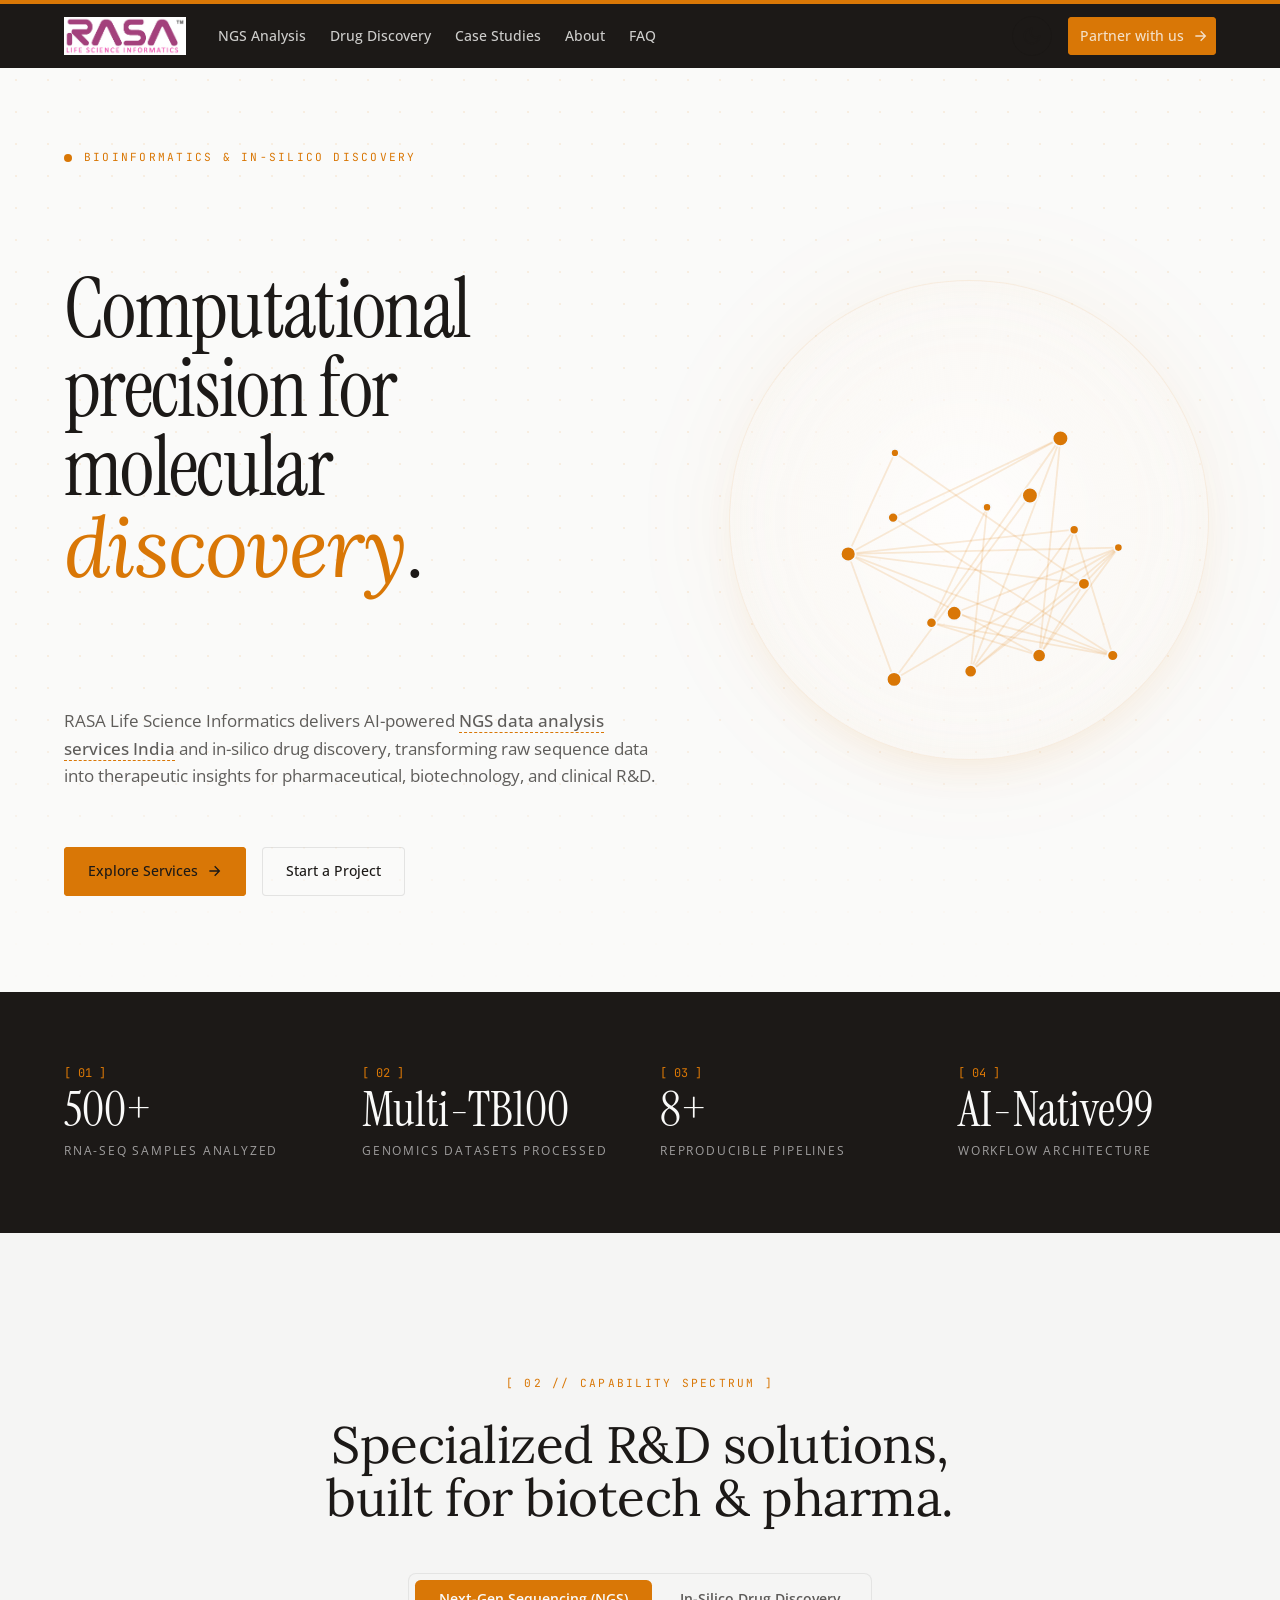
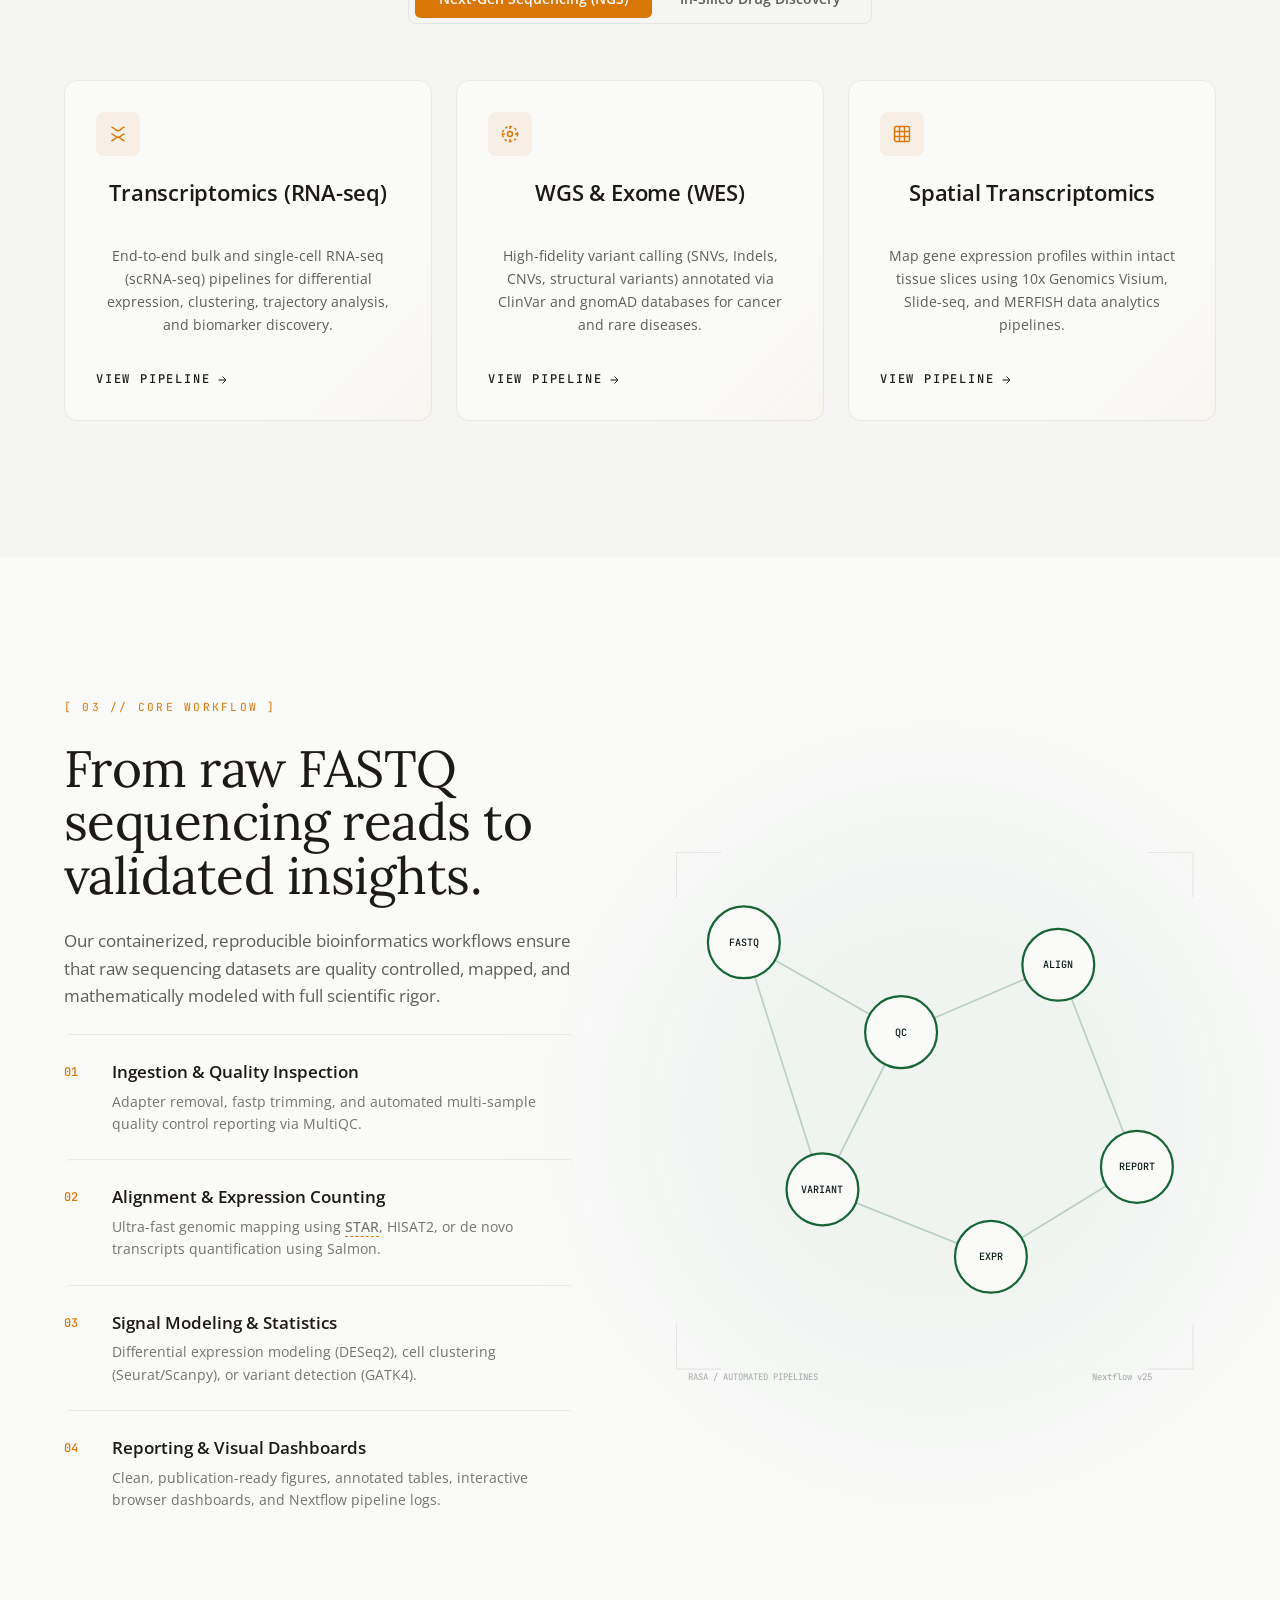
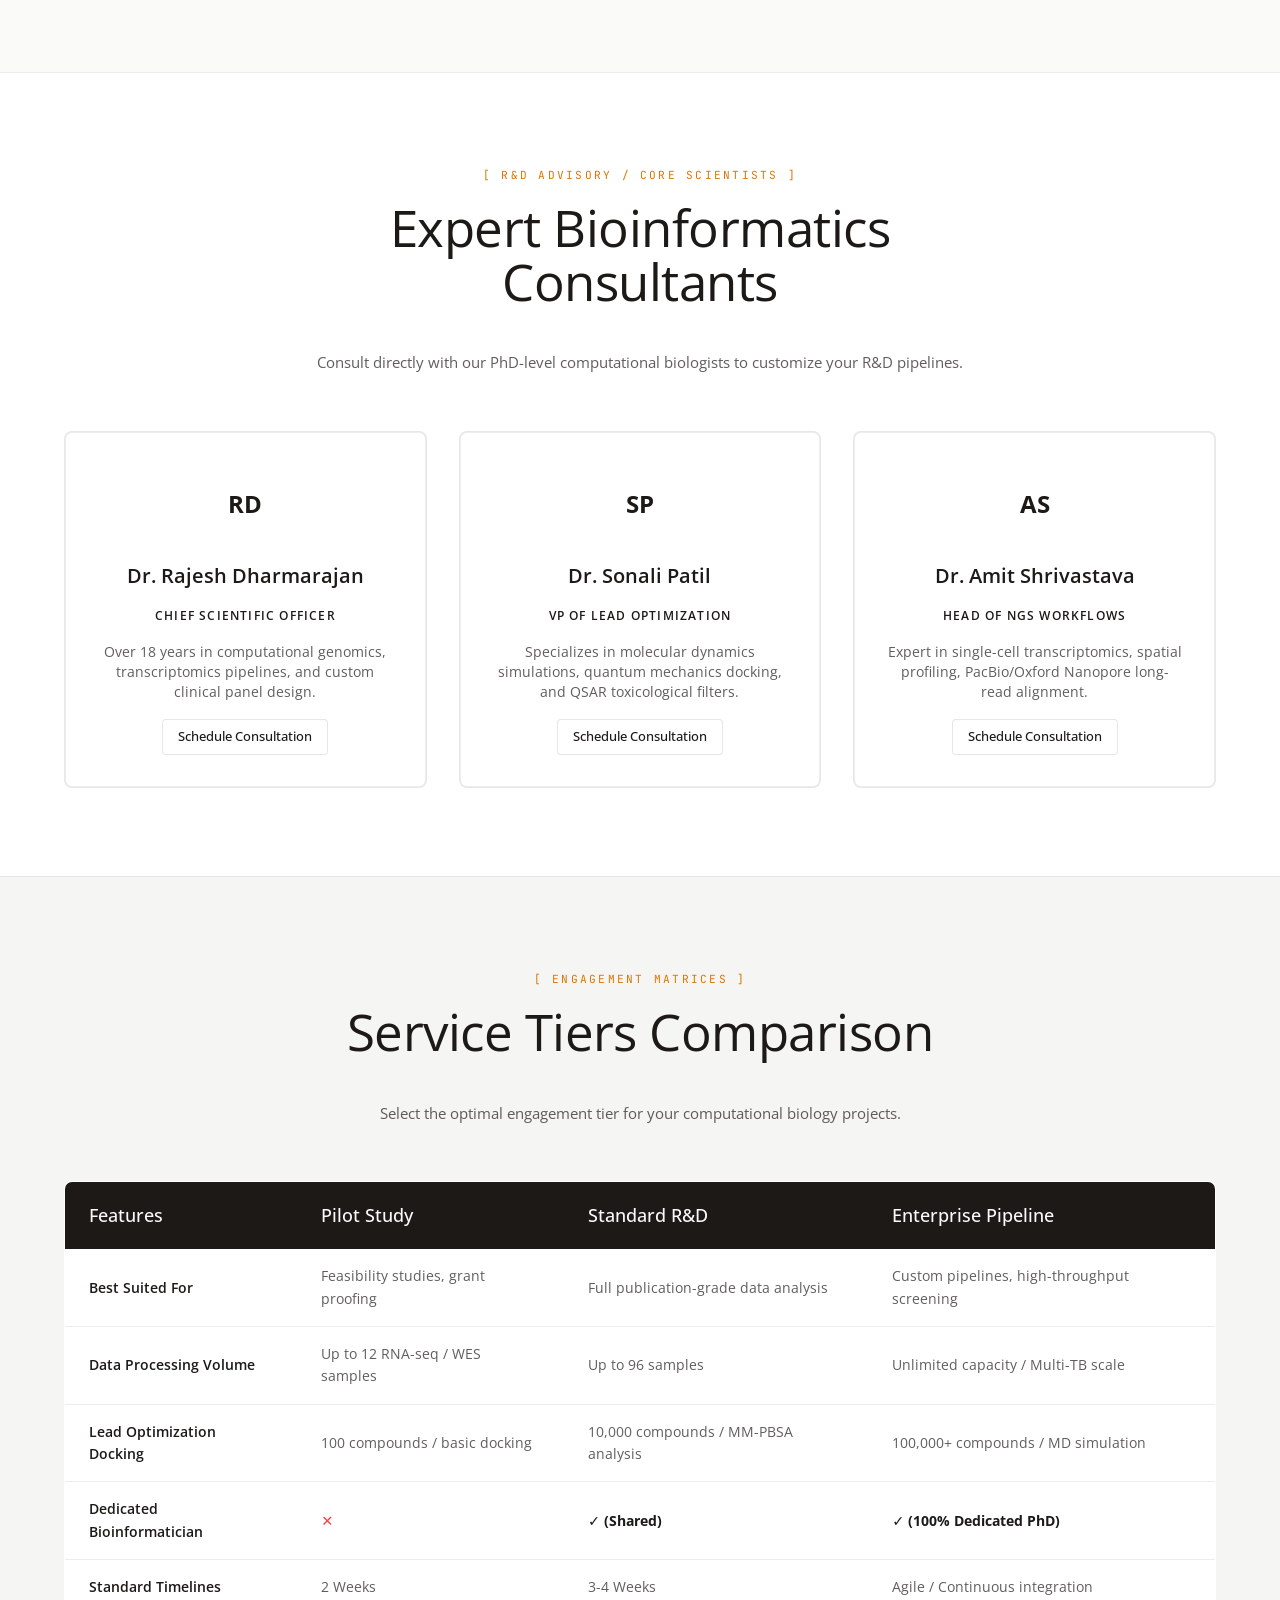
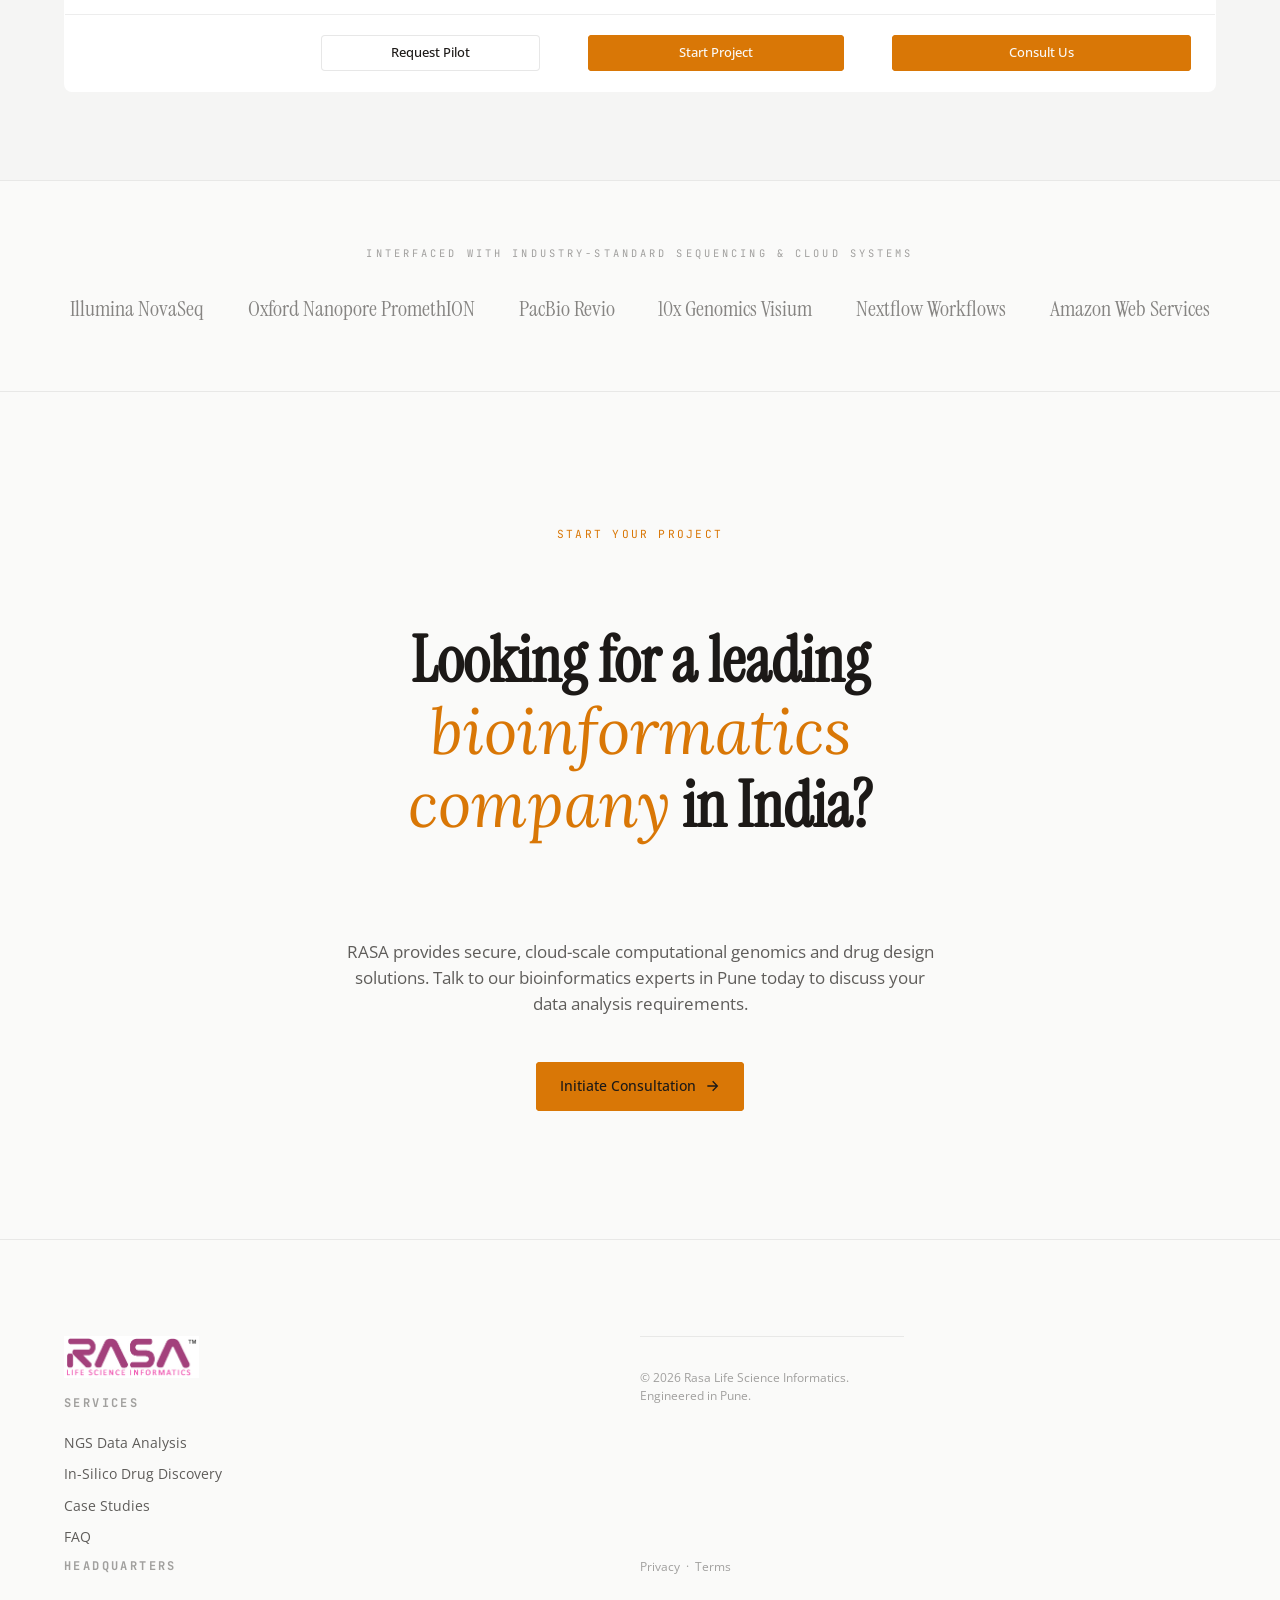
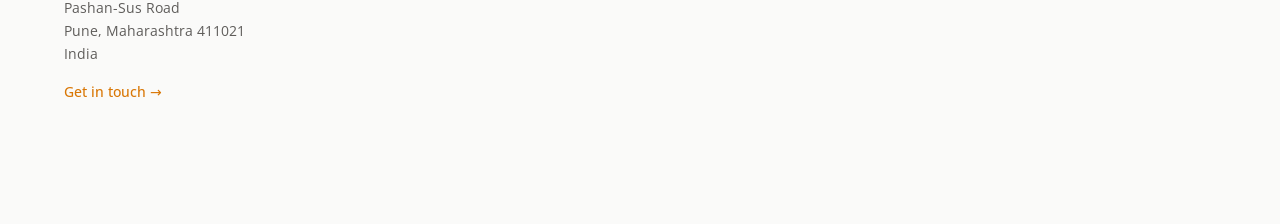
==== commit c1f4017f: "feat: implement dark mode option & fix top padding heading cut-off glitch" ====
--- a/index.html
+++ b/index.html
@@ -12,6 +12,14 @@
   <link rel="stylesheet" href="theme.css">
 </head>
 <body class="rasa">
+  <script>
+    (function () {
+      var t = localStorage.getItem('rasa-theme');
+      if (t === 'dark' || (!t && window.matchMedia('(prefers-color-scheme: dark)').matches)) {
+        document.body.classList.add('dark-mode');
+      }
+    })();
+  </script>
   <!--
 ================================================================
   RASA LSI — HOME PAGE
@@ -40,10 +48,16 @@
         <a href="faq.html">FAQ</a>
       </nav>
     </div>
-    <a href="contact.html" class="rasa-cta-btn">
-      Partner with us
-      <svg viewBox="0 0 24 24" fill="none" stroke="currentColor" stroke-width="2" aria-hidden="true"><path d="M5 12h14M13 5l7 7-7 7"/></svg>
-    </a>
+    <div class="rasa-header__actions" style="display: flex; align-items: center; gap: 1rem;">
+      <button id="rasa-theme-toggle" class="rasa-theme-toggle" aria-label="Toggle theme">
+        <svg class="sun-icon" viewBox="0 0 24 24" fill="none" stroke="currentColor" stroke-width="2" stroke-linecap="round" stroke-linejoin="round" style="width: 20px; height: 20px; display: none;"><circle cx="12" cy="12" r="4"/><path d="M12 2v2"/><path d="M12 20v2"/><path d="m4.93 4.93 1.41 1.41"/><path d="m17.66 17.66 1.41 1.41"/><path d="M2 12h2"/><path d="M20 12h2"/><path d="m6.34 17.66-1.41 1.41"/><path d="m19.07 4.93-1.41 1.41"/></svg>
+        <svg class="moon-icon" viewBox="0 0 24 24" fill="none" stroke="currentColor" stroke-width="2" stroke-linecap="round" stroke-linejoin="round" style="width: 20px; height: 20px; display: block;"><path d="M12 3a6 6 0 0 0 9 9 9 9 0 1 1-9-9Z"/></svg>
+      </button>
+      <a href="contact.html" class="rasa-cta-btn">
+        Partner with us
+        <svg viewBox="0 0 24 24" fill="none" stroke="currentColor" stroke-width="2" aria-hidden="true"><path d="M5 12h14M13 5l7 7-7 7"/></svg>
+      </a>
+    </div>
   </div>
 </header>
 
@@ -666,6 +680,18 @@
 
 })();
 
+  // Dark Mode Theme Toggle Click Listener
+  try {
+    var themeToggleBtn = document.getElementById('rasa-theme-toggle');
+    if (themeToggleBtn) {
+      themeToggleBtn.addEventListener('click', function () {
+        var isDark = document.body.classList.toggle('dark-mode');
+        localStorage.setItem('rasa-theme', isDark ? 'dark' : 'light');
+      });
+    }
+  } catch (e) {
+    console.error('Theme toggle error:', e);
+  }
 </script>
 </body>
 </html>
--- a/theme.css
+++ b/theme.css
@@ -307,7 +307,7 @@
 
 /* Hero */
 .rasa-hero {
-  padding: 7rem 0 6rem; position: relative; overflow: hidden;
+  padding: 9rem 0 6rem; position: relative; overflow: hidden;
 }
 
 .rasa-hero__grid {
@@ -622,6 +622,97 @@
 
 .rasa-footer__bottom span, .rasa-footer__bottom a {
   font-size: 0.75rem; color: var(--foreground-40); margin: 0; display: inline;
+}
+
+/* Theme Toggle Button */
+.rasa-theme-toggle {
+  display: inline-flex;
+  align-items: center;
+  justify-content: center;
+  width: 40px;
+  height: 40px;
+  border-radius: 50%;
+  border: 1px solid var(--border);
+  background: transparent;
+  color: var(--foreground);
+  cursor: pointer;
+  transition: background 0.2s, border-color 0.2s, transform 0.2s;
+  padding: 0;
+  outline: none;
+}
+
+.rasa-theme-toggle:hover {
+  background: var(--foreground-05);
+  transform: scale(1.05);
+}
+
+.rasa-theme-toggle:focus-visible {
+  outline: 2px solid var(--leaf);
+  outline-offset: 2px;
+}
+
+/* Dark Mode Overrides */
+body.dark-mode {
+  --cream: #090d16;
+  --background: var(--cream);
+  --ink: #f8fafc;
+  --foreground: #e2e8f0;
+  --foreground-70: rgba(226, 232, 240, 0.70);
+  --foreground-60: rgba(226, 232, 240, 0.60);
+  --foreground-50: rgba(226, 232, 240, 0.50);
+  --foreground-40: rgba(226, 232, 240, 0.40);
+  --foreground-10: rgba(226, 232, 240, 0.10);
+  --foreground-05: rgba(226, 232, 240, 0.05);
+  --surface: #131b2e;
+  --border: rgba(255, 255, 255, 0.1);
+  --leaf-soft: rgba(74, 222, 128, 0.12);
+  --leaf-tint: rgba(74, 222, 128, 0.06);
+  --leaf: #4ade80;
+  --leaf-hover: #22c55e;
+  background: var(--background) !important;
+  color: var(--foreground) !important;
+}
+
+body.dark-mode .rasa-header {
+  background: rgba(9, 13, 22, 0.85) !important;
+  box-shadow: inset 0 -1px 0 rgba(255, 255, 255, 0.1) !important;
+}
+
+body.dark-mode .rasa-value-card,
+body.dark-mode .rasa-principle,
+body.dark-mode .rasa-side,
+body.dark-mode .rasa-timeline-card,
+body.dark-mode .rasa-tech-panel {
+  background: var(--surface) !important;
+  border-color: var(--border) !important;
+}
+
+body.dark-mode .rasa-modality {
+  background: var(--surface) !important;
+  border-color: var(--border) !important;
+}
+
+body.dark-mode .rasa-modality:hover {
+  background: var(--leaf-tint) !important;
+}
+
+body.dark-mode .rasa-toast {
+  background: var(--surface) !important;
+  border: 1px solid var(--border) !important;
+  color: var(--foreground) !important;
+}
+
+body.dark-mode .rasa-anchor-nav {
+  background: rgba(9, 13, 22, 0.85) !important;
+  box-shadow: inset 0 -1px 0 rgba(255, 255, 255, 0.1) !important;
+}
+
+body.dark-mode .sun-icon {
+  display: block !important;
+}
+
+body.dark-mode .moon-icon {
+  display: none !important;
 }
 
 .rasa {
@@ -663,7 +754,7 @@
 
 /* Page Hero */
 .rasa-pagehero {
-  position: relative; padding: 7.5rem 0 4.5rem; overflow: hidden;
+  position: relative; padding: 9.5rem 0 4.5rem; overflow: hidden;
 }
 
 .rasa-grid-bg {
@@ -815,7 +906,7 @@
 
 /* Deep details section */
 .rasa-deep {
-  padding: 6.5rem 0; border-top: 1px solid var(--border);
+  padding: 6.5rem 0; border-top: 1px solid var(--border); scroll-margin-top: 123px;
 }
 
 .rasa-deep__head {
@@ -1180,7 +1271,12 @@
 .rasa-timeline-years {
   display: flex; justify-content: space-between; position: relative;
   border-bottom: 2px solid rgba(0,0,0,0.05); padding-bottom: 1rem;
-  overflow-x: auto; -webkit-overflow-scrolling: touch;
+  overflow-x: auto; overflow-y: hidden; -webkit-overflow-scrolling: touch;
+  scrollbar-width: none;
+}
+
+.rasa-timeline-years::-webkit-scrollbar {
+  display: none;
 }
 
 .rasa-timeline-year-btn {
@@ -1815,3 +1911,29 @@
 .rasa-value-card, .rasa-principle, .rasa-side, .rasa-timeline-card, .rasa-tech-panel { border-radius: 0.5rem; background: #ffffff; border: 1px solid rgba(28, 25, 23, 0.1); }
 .rasa-modalities { border-radius: 0.5rem; background: rgba(0, 0, 0, 0.05); }
 .rasa-modality { background: #ffffff; }
+
+/* Dark Mode Theme 3 Overrides */
+body.dark-mode {
+  --cream: #0c0a09;
+  --background: var(--cream);
+  --ink: #fafaf9;
+  --foreground: #e7e5e4;
+  --foreground-70: rgba(231, 229, 228, 0.70);
+  --foreground-60: rgba(231, 229, 228, 0.60);
+  --foreground-50: rgba(231, 229, 228, 0.50);
+  --foreground-40: rgba(231, 229, 228, 0.40);
+  --foreground-10: rgba(231, 229, 228, 0.10);
+  --foreground-05: rgba(231, 229, 228, 0.05);
+  --surface: #1c1917;
+  --border: rgba(255, 255, 255, 0.08);
+  --leaf-soft: rgba(245, 158, 11, 0.12);
+  --leaf-tint: rgba(245, 158, 11, 0.06);
+  --leaf: #f59e0b;
+  --leaf-hover: #fbbf24;
+}
+body.dark-mode .rasa-header {
+  background: #0c0a09 !important;
+}
+body.dark-mode table {
+  background: #1c1917 !important;
+}
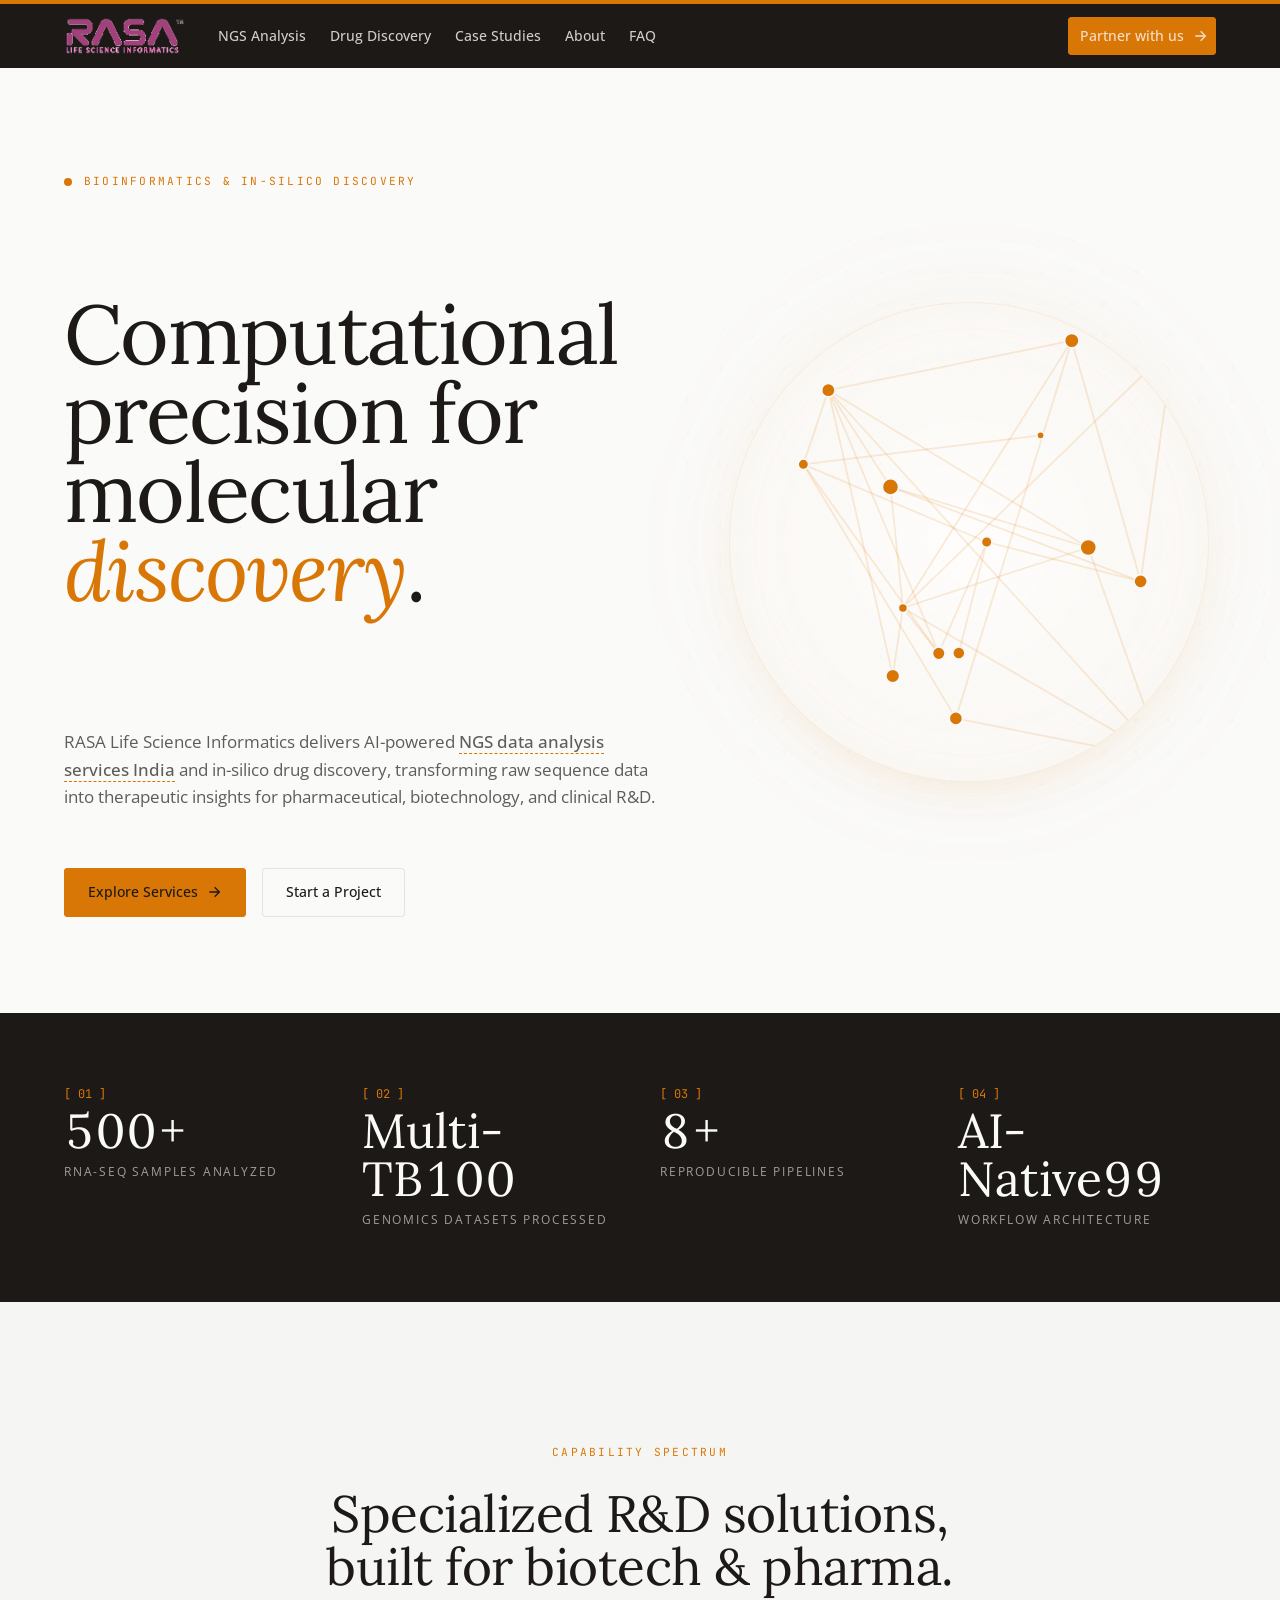
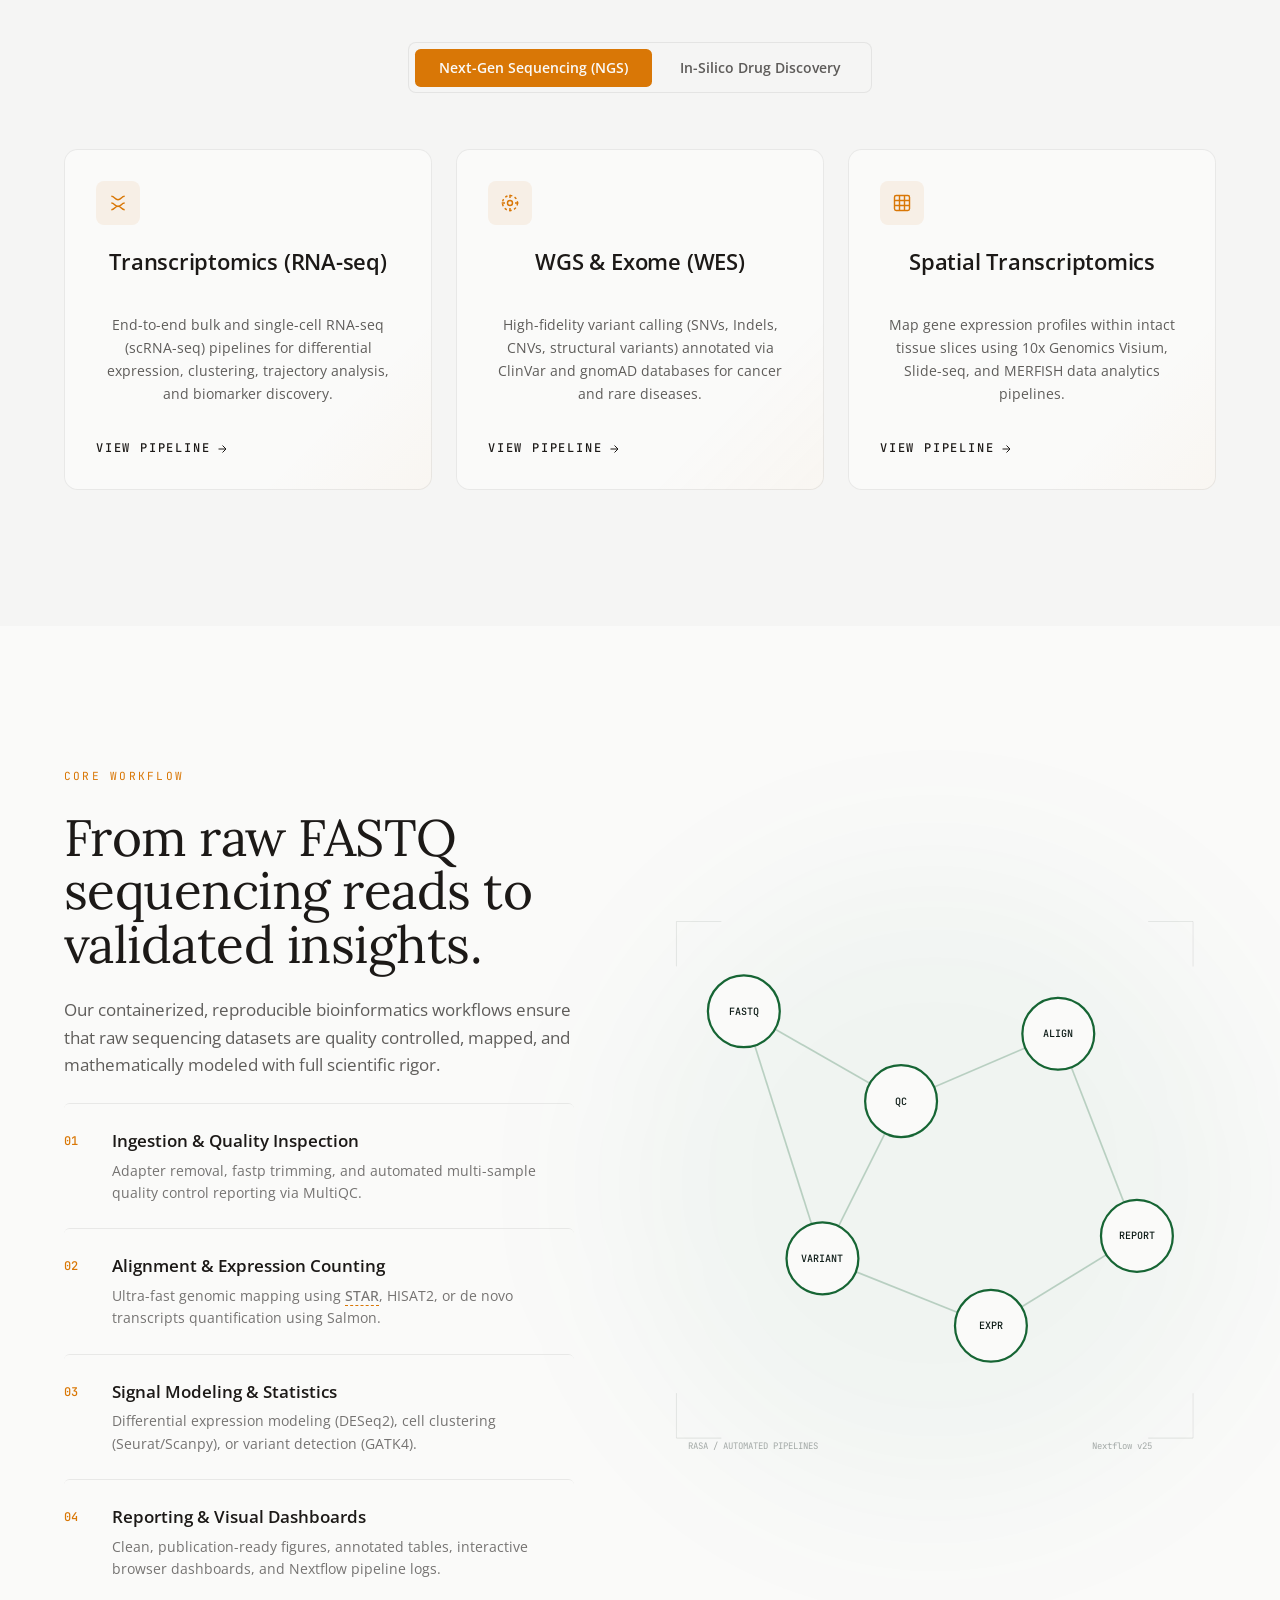
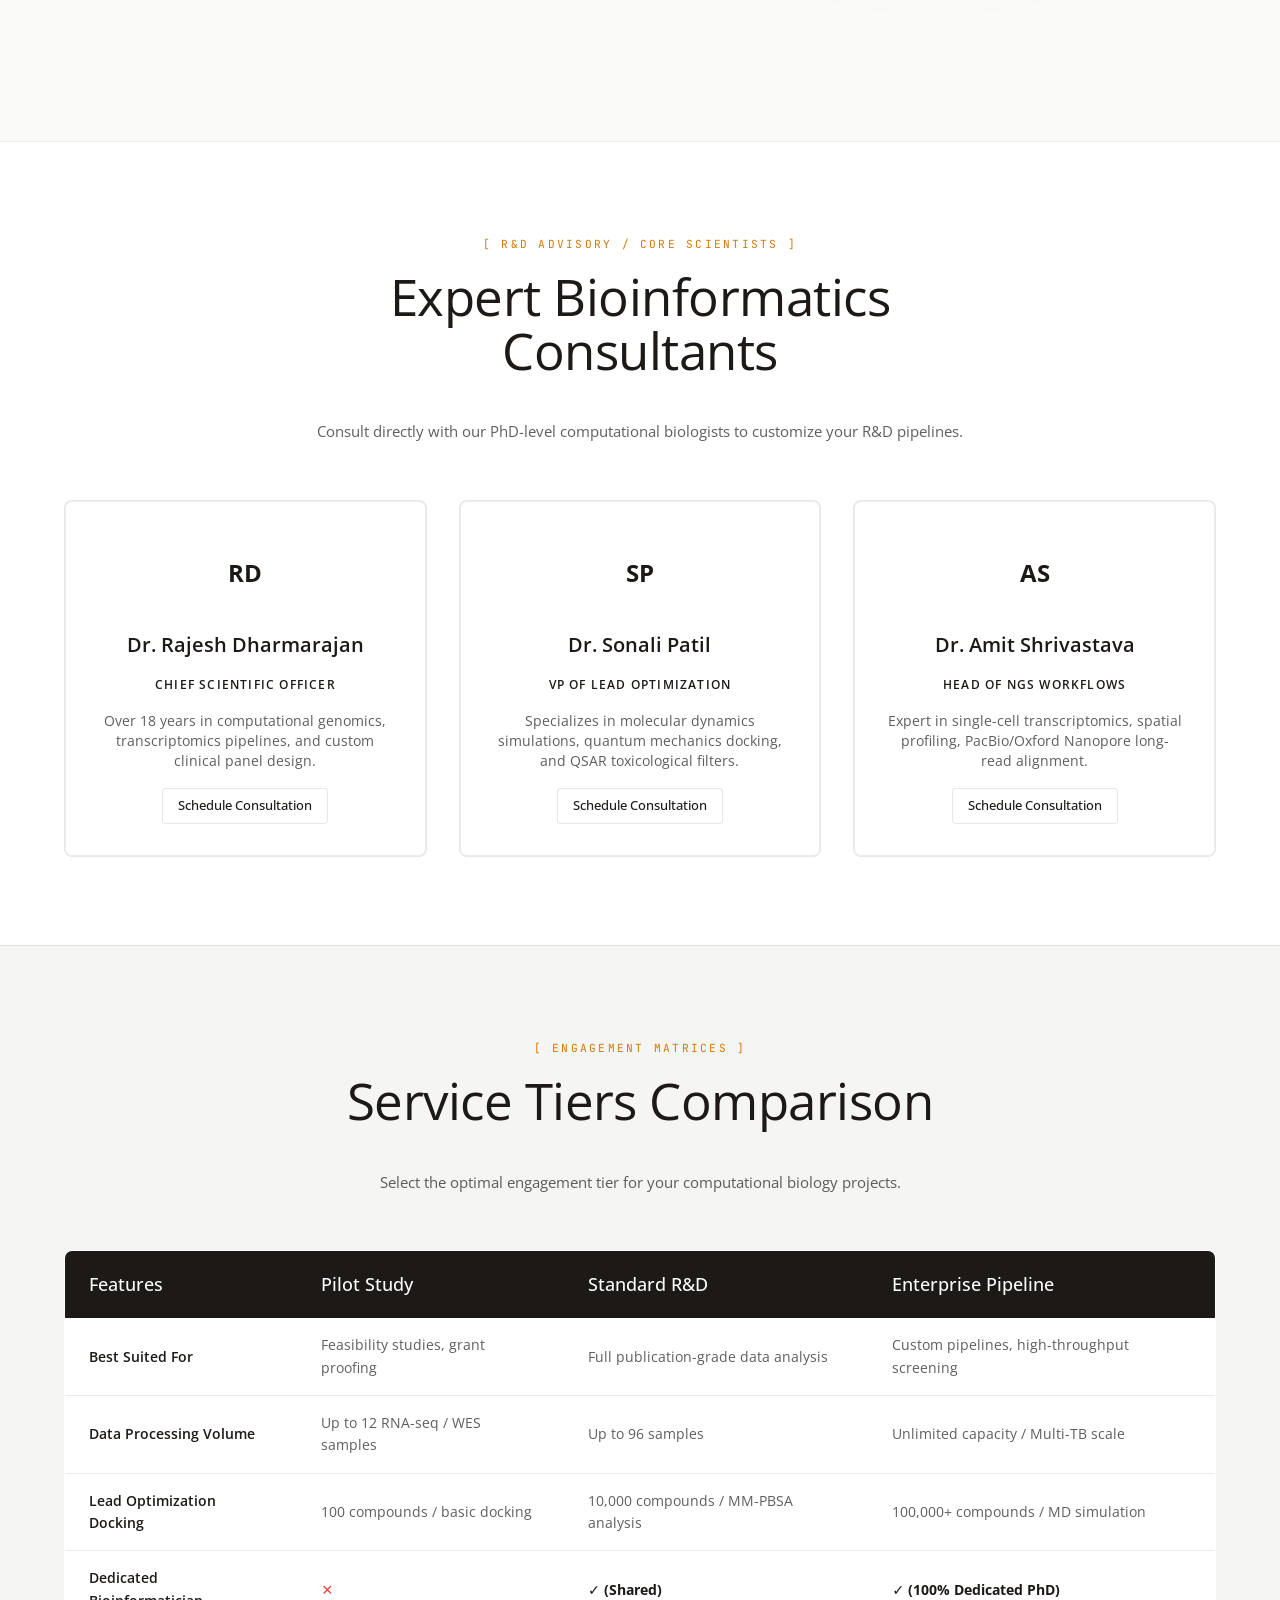
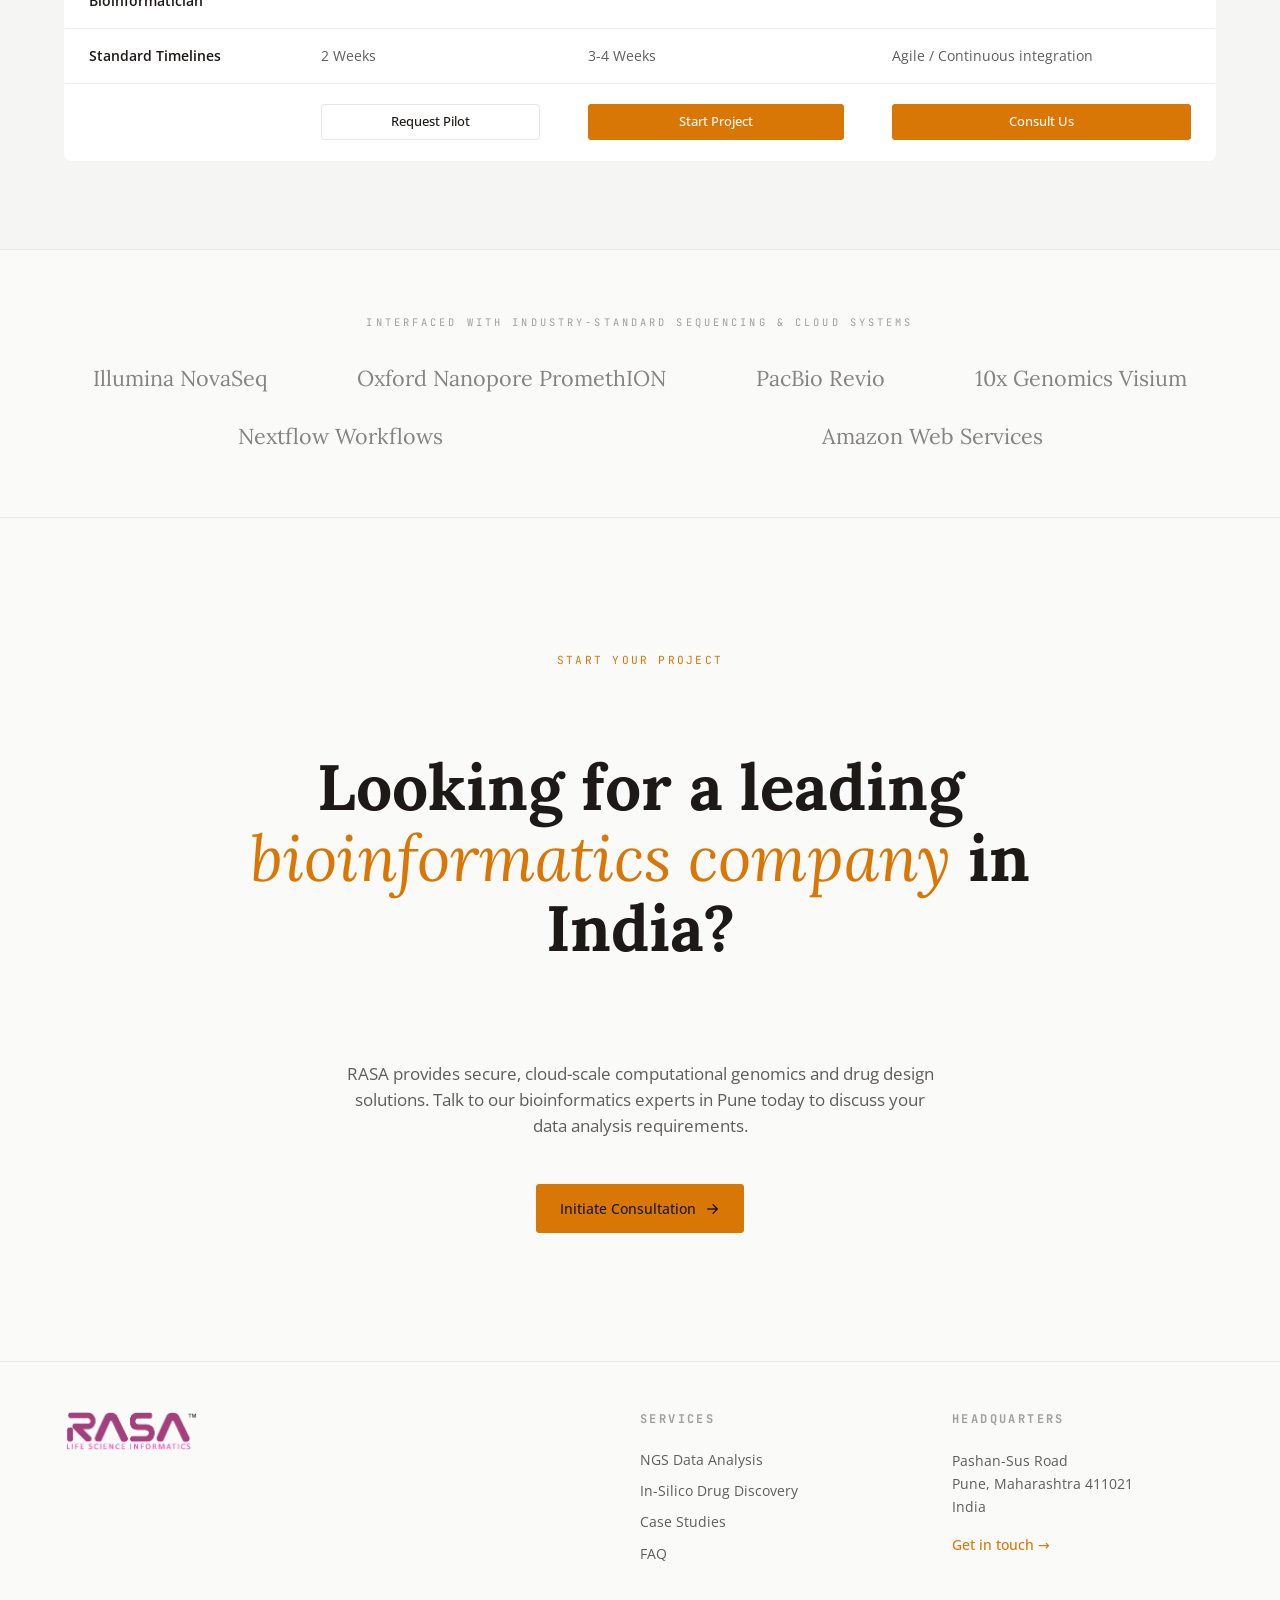
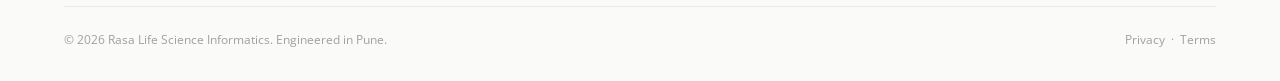
==== commit f81b846f: "style: remove dark mode, resize footer, and strip bracketed indexing" ====
--- a/index.html
+++ b/index.html
@@ -12,14 +12,7 @@
   <link rel="stylesheet" href="theme.css">
 </head>
 <body class="rasa">
-  <script>
-    (function () {
-      var t = localStorage.getItem('rasa-theme');
-      if (t === 'dark' || (!t && window.matchMedia('(prefers-color-scheme: dark)').matches)) {
-        document.body.classList.add('dark-mode');
-      }
-    })();
-  </script>
+  
   <!--
 ================================================================
   RASA LSI — HOME PAGE
@@ -49,10 +42,7 @@
       </nav>
     </div>
     <div class="rasa-header__actions" style="display: flex; align-items: center; gap: 1rem;">
-      <button id="rasa-theme-toggle" class="rasa-theme-toggle" aria-label="Toggle theme">
-        <svg class="sun-icon" viewBox="0 0 24 24" fill="none" stroke="currentColor" stroke-width="2" stroke-linecap="round" stroke-linejoin="round" style="width: 20px; height: 20px; display: none;"><circle cx="12" cy="12" r="4"/><path d="M12 2v2"/><path d="M12 20v2"/><path d="m4.93 4.93 1.41 1.41"/><path d="m17.66 17.66 1.41 1.41"/><path d="M2 12h2"/><path d="M20 12h2"/><path d="m6.34 17.66-1.41 1.41"/><path d="m19.07 4.93-1.41 1.41"/></svg>
-        <svg class="moon-icon" viewBox="0 0 24 24" fill="none" stroke="currentColor" stroke-width="2" stroke-linecap="round" stroke-linejoin="round" style="width: 20px; height: 20px; display: block;"><path d="M12 3a6 6 0 0 0 9 9 9 9 0 1 1-9-9Z"/></svg>
-      </button>
+      
       <a href="contact.html" class="rasa-cta-btn">
         Partner with us
         <svg viewBox="0 0 24 24" fill="none" stroke="currentColor" stroke-width="2" aria-hidden="true"><path d="M5 12h14M13 5l7 7-7 7"/></svg>
@@ -132,7 +122,7 @@
   <section class="rasa-section rasa-section--lg rasa-section--muted">
     <div class="container" style="text-align: center;">
       <div class="rasa-reveal" style="max-width: 700px; margin: 0 auto 3rem;">
-        <span class="rasa-eyebrow">[ 02 // Capability Spectrum ]</span>
+        <span class="rasa-eyebrow">Capability Spectrum</span>
         <h2 class="rasa-h2" style="margin-top:1.5rem;">Specialized R&amp;D solutions, built for biotech &amp; pharma.</h2>
       </div>
 
@@ -214,7 +204,7 @@
   <section class="rasa-section rasa-section--lg">
     <div class="container rasa-pipe-grid">
       <div class="rasa-reveal">
-        <span class="rasa-eyebrow">[ 03 // Core Workflow ]</span>
+        <span class="rasa-eyebrow">Core Workflow</span>
         <h2 class="rasa-h2" style="margin: 1.5rem 0;">From raw FASTQ sequencing reads to validated insights.</h2>
         <p class="rasa-lede">
           Our containerized, reproducible bioinformatics workflows ensure that raw sequencing datasets 
@@ -455,6 +445,7 @@
     <div class="rasa-footer__grid">
       <div>
         <div class="rasa-footer__brand"><img src="logo.png" alt="RASA LSI Logo" style="height: 42px; width: auto; display: block; object-fit: contain;"></div>
+      </div>
       <div>
         <h4>Services</h4>
         <a href="services-ngs.html">NGS Data Analysis</a>
@@ -680,18 +671,7 @@
 
 })();
 
-  // Dark Mode Theme Toggle Click Listener
-  try {
-    var themeToggleBtn = document.getElementById('rasa-theme-toggle');
-    if (themeToggleBtn) {
-      themeToggleBtn.addEventListener('click', function () {
-        var isDark = document.body.classList.toggle('dark-mode');
-        localStorage.setItem('rasa-theme', isDark ? 'dark' : 'light');
-      });
-    }
-  } catch (e) {
-    console.error('Theme toggle error:', e);
-  }
+  
 </script>
 </body>
 </html>
--- a/theme.css
+++ b/theme.css
@@ -8,20 +8,14 @@
 /* ========================================== */
 
 
-html, body {
-  margin: 0; padding: 0; background: #f8f9fa; scroll-behavior: smooth;
-}
-
-.rasa-page {
-  min-height: 100vh;
-}
+html, body { margin: 0; padding: 0; background: #f8f9fa; scroll-behavior: smooth; }
+
+.rasa-page { min-height: 100vh; }
 
 .rasa,
 .rasa *,
 .rasa *::before,
-.rasa *::after {
-  box-sizing: border-box;
-}
+.rasa *::after { box-sizing: border-box; }
 
 .rasa {
   /* Brand palette */
@@ -51,41 +45,23 @@
   text-rendering: optimizeLegibility;
 }
 
-.rasa ::selection {
-  background: rgba(217, 119, 6,0.18); color: var(--ink);
-}
-
-.rasa a {
-  color: inherit; text-decoration: none;
-}
-
-.rasa img {
-  max-width: 100%; height: auto; display: block;
-}
-
-.rasa button {
-  font-family: inherit; cursor: pointer;
-}
-
-.rasa .container {
-  max-width: 1200px; margin: 0 auto; padding: 0 1.5rem;
-}
-
-.rasa .serif {
-  font-family: 'Lora', Georgia, serif; font-weight: 400;
-}
-
-.rasa .mono {
-  font-family: 'JetBrains Mono', ui-monospace, monospace;
-}
-
-.rasa .italic {
-  font-style: italic;
-}
-
-.rasa .leaf {
-  color: var(--leaf);
-}
+.rasa ::selection { background: rgba(217, 119, 6,0.18); color: var(--ink); }
+
+.rasa a { color: inherit; text-decoration: none; }
+
+.rasa img { max-width: 100%; height: auto; display: block; }
+
+.rasa button { font-family: inherit; cursor: pointer; }
+
+.rasa .container { max-width: 1200px; margin: 0 auto; padding: 0 1.5rem; }
+
+.rasa .serif { font-family: 'Lora', Georgia, serif; font-weight: 400; }
+
+.rasa .mono { font-family: 'JetBrains Mono', ui-monospace, monospace; }
+
+.rasa .italic { font-style: italic; }
+
+.rasa .leaf { color: var(--leaf); }
 
 /* Header */
 .rasa-header {
@@ -107,25 +83,15 @@
   font-size: 1.5rem; letter-spacing: -0.02em; line-height: 1;
 }
 
-.rasa-brand__dot {
-  width: 10px; height: 10px; border-radius: 999px; background: var(--leaf); display: inline-block;
-}
-
-.rasa-brand__leaf {
-  color: var(--leaf);
-}
-
-.rasa-nav {
-  display: none; gap: 1.5rem; font-size: 0.875rem; font-weight: 500;
-}
-
-.rasa-nav a {
-  color: var(--foreground-70); transition: color 0.15s;
-}
-
-.rasa-nav a:hover, .rasa-nav a.is-active {
-  color: var(--foreground);
-}
+.rasa-brand__dot { width: 10px; height: 10px; border-radius: 999px; background: var(--leaf); display: inline-block; }
+
+.rasa-brand__leaf { color: var(--leaf); }
+
+.rasa-nav { display: none; gap: 1.5rem; font-size: 0.875rem; font-weight: 500; }
+
+.rasa-nav a { color: var(--foreground-70); transition: color 0.15s; }
+
+.rasa-nav a:hover, .rasa-nav a.is-active { color: var(--foreground); }
 
 .rasa-cta-btn {
   display: inline-flex; align-items: center; gap: 0.5rem;
@@ -136,32 +102,13 @@
   transition: background 0.2s, transform 0.2s;
 }
 
-.rasa-cta-btn:hover {
-  background: var(--leaf-hover); transform: translateY(-1px);
-}
-
-.rasa-cta-btn svg {
-  width: 16px; height: 16px;
-}
-
-@media (min-width: 900px) {
-  .rasa-nav { display: inline-flex;
-}
-
-.rasa-header__inner {
-  gap: 2rem;
-}
-
-.rasa-header__group {
-  display: flex; gap: 2rem; align-items: center;
-}
-
-}
-@media (max-width: 899px) {
-  .rasa-header__group { display: flex; gap: 0.5rem; align-items: center;
-}
-
-}
+.rasa-cta-btn:hover { background: var(--leaf-hover); transform: translateY(-1px); }
+
+.rasa-cta-btn svg { width: 16px; height: 16px; }
+
+@media (min-width: 900px) { .rasa-nav { display: inline-flex; } .rasa-header__inner { gap: 2rem; } .rasa-header__group { display: flex; gap: 2rem; align-items: center; } }
+
+@media (max-width: 899px) { .rasa-header__group { display: flex; gap: 0.5rem; align-items: center; } }
 
 /* Buttons */
 .rasa-btn {
@@ -171,50 +118,28 @@
   border: none; transition: filter 0.2s, background 0.2s, color 0.2s, box-shadow 0.2s, transform 0.2s;
 }
 
-.rasa-btn--primary {
-  background: var(--leaf); color: var(--cream); box-shadow: inset 0 0 0 1px var(--leaf);
-}
-
-.rasa-btn--primary:hover {
-  background: var(--leaf-hover); transform: translateY(-1px);
-}
-
-.rasa-btn--ghost {
-  background: transparent; color: var(--foreground-70); box-shadow: inset 0 0 0 1px var(--foreground-10);
-}
-
-.rasa-btn--ghost:hover {
-  color: var(--foreground); box-shadow: inset 0 0 0 1px rgba(0,0,0,0.25); background: rgba(0,0,0,0.02);
-}
-
-.rasa-btn svg {
-  width: 16px; height: 16px;
-}
+.rasa-btn--primary { background: var(--leaf); color: var(--cream); box-shadow: inset 0 0 0 1px var(--leaf); }
+
+.rasa-btn--primary:hover { background: var(--leaf-hover); transform: translateY(-1px); }
+
+.rasa-btn--ghost { background: transparent; color: var(--foreground-70); box-shadow: inset 0 0 0 1px var(--foreground-10); }
+
+.rasa-btn--ghost:hover { color: var(--foreground); box-shadow: inset 0 0 0 1px rgba(0,0,0,0.25); background: rgba(0,0,0,0.02); }
+
+.rasa-btn svg { width: 16px; height: 16px; }
 
 /* Sections */
-.rasa-section {
-  padding: 5.5rem 0; position: relative;
-}
-
-.rasa-section--lg {
-  padding: 8.5rem 0;
-}
-
-.rasa-section--muted {
-  background: var(--surface);
-}
-
-.rasa-section--ink {
-  background: var(--ink); color: var(--cream);
-}
-
-.rasa-section--ink .rasa-eyebrow {
-  color: var(--leaf);
-}
-
-.rasa-section--ink .rasa-muted-text {
-  color: rgba(248,249,250,0.7);
-}
+.rasa-section { padding: 5.5rem 0; position: relative; }
+
+.rasa-section--lg { padding: 8.5rem 0; }
+
+.rasa-section--muted { background: var(--surface); }
+
+.rasa-section--ink { background: var(--ink); color: var(--cream); }
+
+.rasa-section--ink .rasa-eyebrow { color: var(--leaf); }
+
+.rasa-section--ink .rasa-muted-text { color: rgba(248,249,250,0.7); }
 
 /* Eyebrow label */
 .rasa-eyebrow {
@@ -224,45 +149,25 @@
   letter-spacing: 0.2em; color: var(--leaf);
 }
 
-.rasa-eyebrow__rule {
-  display: inline-block; width: 80px; height: 1px; background: rgba(28, 25, 23,0.10);
-}
-
-.rasa-section--ink .rasa-eyebrow__rule {
-  background: rgba(248,249,250,0.15);
-}
+.rasa-eyebrow__rule { display: inline-block; width: 80px; height: 1px; background: rgba(28, 25, 23,0.10); }
+
+.rasa-section--ink .rasa-eyebrow__rule { background: rgba(248,249,250,0.15); }
 
 .rasa-eyebrow__pulse {
   display: inline-block; width: 8px; height: 8px; border-radius: 999px; background: var(--leaf);
   animation: rasaPulse 2.5s ease-in-out infinite;
 }
 
-@keyframes rasaPulse {
-  0%,100% { opacity: 1; transform: scale(1);
-}
-
-50% {
-  opacity: 0.5; transform: scale(1.3);
-}
-
-}
+@keyframes rasaPulse { 0%,100% { opacity: 1; transform: scale(1); } 50% { opacity: 0.5; transform: scale(1.3); } }
 
 /* Headings */
-.rasa-h1 {
-  font-family: 'Instrument Serif', Georgia, serif; font-weight: 400; font-size: clamp(2.75rem, 6.5vw, 5.75rem); line-height: 0.95; letter-spacing: -0.02em; text-wrap: balance;
-}
-
-.rasa-h2 {
-  font-family: 'Lora', Georgia, serif; font-weight: 400; font-size: clamp(2.25rem, 4.5vw, 3.5rem); line-height: 1.05; letter-spacing: -0.01em; text-wrap: balance;
-}
-
-.rasa-h3 {
-  font-family: 'Lora', Georgia, serif; font-weight: 400; font-size: 1.6rem; line-height: 1.25;
-}
-
-.rasa-lede {
-  font-size: 1.125rem; color: var(--foreground-70); line-height: 1.65; max-width: 64ch; text-wrap: pretty;
-}
+.rasa-h1 { font-family: 'Lora', Georgia, serif; font-weight: 400; font-size: clamp(2.75rem, 6.5vw, 5.75rem); line-height: 0.95; letter-spacing: -0.02em; text-wrap: balance; }
+
+.rasa-h2 { font-family: 'Lora', Georgia, serif; font-weight: 400; font-size: clamp(2.25rem, 4.5vw, 3.5rem); line-height: 1.05; letter-spacing: -0.01em; text-wrap: balance; }
+
+.rasa-h3 { font-family: 'Lora', Georgia, serif; font-weight: 400; font-size: 1.6rem; line-height: 1.25; }
+
+.rasa-lede { font-size: 1.125rem; color: var(--foreground-70); line-height: 1.65; max-width: 64ch; text-wrap: pretty; }
 
 /* Grid backdrop */
 .rasa-grid-bg {
@@ -273,9 +178,7 @@
   -webkit-mask-image: linear-gradient(to bottom, black 0%, black 70%, transparent 100%);
 }
 
-.rasa-section > .container {
-  position: relative; z-index: 1;
-}
+.rasa-section > .container { position: relative; z-index: 1; }
 
 /* Reveal Animations */
 .rasa-reveal {
@@ -289,39 +192,22 @@
   transform: translateY(0);
 }
 
-.rasa-reveal[data-delay="1"] {
-  transition-delay: 0.1s;
-}
-
-.rasa-reveal[data-delay="2"] {
-  transition-delay: 0.2s;
-}
-
-.rasa-reveal[data-delay="3"] {
-  transition-delay: 0.3s;
-}
-
-.rasa-reveal[data-delay="4"] {
-  transition-delay: 0.4s;
-}
+.rasa-reveal[data-delay="1"] { transition-delay: 0.1s; }
+
+.rasa-reveal[data-delay="2"] { transition-delay: 0.2s; }
+
+.rasa-reveal[data-delay="3"] { transition-delay: 0.3s; }
+
+.rasa-reveal[data-delay="4"] { transition-delay: 0.4s; }
 
 /* Hero */
-.rasa-hero {
-  padding: 9rem 0 6rem; position: relative; overflow: hidden;
-}
-
-.rasa-hero__grid {
-  display: grid; grid-template-columns: 1fr; gap: 4rem; align-items: center;
-}
-
-@media (min-width: 1000px) {
-  .rasa-hero__grid { grid-template-columns: 1.2fr 1fr; gap: 4rem;
-}
-
-}
-.rasa-hero__copy {
-  display: flex; flex-direction: column; gap: 2rem;
-}
+.rasa-hero { padding: 10.5rem 0 6rem; position: relative; overflow: hidden; }
+
+.rasa-hero__grid { display: grid; grid-template-columns: 1fr; gap: 4rem; align-items: center; }
+
+@media (min-width: 1000px) { .rasa-hero__grid { grid-template-columns: 1.2fr 1fr; gap: 4rem; } }
+
+.rasa-hero__copy { display: flex; flex-direction: column; gap: 2rem; }
 
 .rasa-hero__art {
   position: relative; aspect-ratio: 1/1; max-width: 480px; width: 100%; margin: 0 auto;
@@ -341,31 +227,18 @@
   cursor: grab;
 }
 
-.rasa-network-canvas:active {
-  cursor: grabbing;
-}
+.rasa-network-canvas:active { cursor: grabbing; }
 
 /* Metrics band */
-.rasa-metrics {
-  display: grid; gap: 2.5rem; grid-template-columns: repeat(2, 1fr);
-}
-
-@media (min-width: 900px) {
-  .rasa-metrics { grid-template-columns: repeat(4, 1fr);
-}
-
-}
-.rasa-metric__idx {
-  font-family: 'JetBrains Mono', monospace; font-size: 0.75rem; color: var(--leaf); margin-bottom: 0.25rem;
-}
-
-.rasa-metric__value {
-  font-family: 'Instrument Serif', Georgia, serif; font-size: 3rem; line-height: 1; color: var(--cream); font-variant-numeric: tabular-nums;
-}
-
-.rasa-metric__label {
-  display: block; margin-top: 0.5rem; font-size: 0.75rem; text-transform: uppercase; letter-spacing: 0.15em; color: rgba(248,249,250,0.6);
-}
+.rasa-metrics { display: grid; gap: 2.5rem; grid-template-columns: repeat(2, 1fr); }
+
+@media (min-width: 900px) { .rasa-metrics { grid-template-columns: repeat(4, 1fr); } }
+
+.rasa-metric__idx { font-family: 'JetBrains Mono', monospace; font-size: 0.75rem; color: var(--leaf); margin-bottom: 0.25rem; }
+
+.rasa-metric__value { font-family: 'Lora', Georgia, serif; font-size: 3rem; line-height: 1; color: var(--cream); font-variant-numeric: tabular-nums; }
+
+.rasa-metric__label { display: block; margin-top: 0.5rem; font-size: 0.75rem; text-transform: uppercase; letter-spacing: 0.15em; color: rgba(248,249,250,0.6); }
 
 /* Interactive Tabs Section */
 .rasa-tabs-nav {
@@ -379,42 +252,21 @@
   font-family: inherit; z-index: 2; position: relative;
 }
 
-.rasa-tab-btn.is-active {
-  color: var(--cream); background: var(--leaf);
-}
+.rasa-tab-btn.is-active { color: var(--cream); background: var(--leaf); }
 
 .rasa-tab-panel {
   display: none; animation: rasaFadeIn 0.5s ease forwards;
 }
 
-.rasa-tab-panel.is-active {
-  display: block;
-}
-
-@keyframes rasaFadeIn {
-  from { opacity: 0; transform: translateY(10px);
-}
-
-to {
-  opacity: 1; transform: translateY(0);
-}
-
-}
-
-.rasa-services-grid {
-  display: grid; gap: 1.5rem; grid-template-columns: 1fr;
-}
-
-@media (min-width: 700px) {
-  .rasa-services-grid { grid-template-columns: repeat(2, 1fr);
-}
-
-}
-@media (min-width: 1000px) {
-  .rasa-services-grid { grid-template-columns: repeat(3, 1fr);
-}
-
-}
+.rasa-tab-panel.is-active { display: block; }
+
+@keyframes rasaFadeIn { from { opacity: 0; transform: translateY(10px); } to { opacity: 1; transform: translateY(0); } }
+
+.rasa-services-grid { display: grid; gap: 1.5rem; grid-template-columns: 1fr; }
+
+@media (min-width: 700px) { .rasa-services-grid { grid-template-columns: repeat(2, 1fr); } }
+
+@media (min-width: 1000px) { .rasa-services-grid { grid-template-columns: repeat(3, 1fr); } }
 
 .rasa-card {
   display: flex; flex-direction: column; gap: 1.25rem;
@@ -439,21 +291,13 @@
   display: inline-flex; align-items: center; justify-content: center; transition: transform 0.3s;
 }
 
-.rasa-card:hover .rasa-card__icon-wrap {
-  transform: scale(1.05) rotate(2deg);
-}
-
-.rasa-card__icon-wrap svg {
-  width: 20px; height: 20px; stroke: var(--leaf); fill: none; stroke-width: 1.75;
-}
-
-.rasa-card__title {
-  font-size: 1.35rem; font-weight: 600; margin: 0; letter-spacing: -0.01em;
-}
-
-.rasa-card__body {
-  font-size: 0.875rem; color: var(--foreground-70); line-height: 1.65;
-}
+.rasa-card:hover .rasa-card__icon-wrap { transform: scale(1.05) rotate(2deg); }
+
+.rasa-card__icon-wrap svg { width: 20px; height: 20px; stroke: var(--leaf); fill: none; stroke-width: 1.75; }
+
+.rasa-card__title { font-size: 1.35rem; font-weight: 600; margin: 0; letter-spacing: -0.01em; }
+
+.rasa-card__body { font-size: 0.875rem; color: var(--foreground-70); line-height: 1.65; }
 
 .rasa-card__more {
   margin-top: auto;
@@ -462,48 +306,29 @@
   color: var(--leaf); display: inline-flex; align-items: center; gap: 0.35rem; font-weight: 500;
 }
 
-.rasa-card__more svg {
-  width: 12px; height: 12px; transition: transform 0.2s;
-}
-
-.rasa-card:hover .rasa-card__more svg {
-  transform: translateX(4px);
-}
+.rasa-card__more svg { width: 12px; height: 12px; transition: transform 0.2s; }
+
+.rasa-card:hover .rasa-card__more svg { transform: translateX(4px); }
 
 /* Pipeline section */
-.rasa-pipe-grid {
-  display: grid; gap: 4rem; grid-template-columns: 1fr; align-items: center;
-}
-
-@media (min-width: 1000px) {
-  .rasa-pipe-grid { grid-template-columns: 1fr 1.1fr; gap: 5rem;
-}
-
-}
-.rasa-pipe-list {
-  display: flex; flex-direction: column; margin-top: 1.5rem;
-}
+.rasa-pipe-grid { display: grid; gap: 4rem; grid-template-columns: 1fr; align-items: center; }
+
+@media (min-width: 1000px) { .rasa-pipe-grid { grid-template-columns: 1fr 1.1fr; gap: 5rem; } }
+
+.rasa-pipe-list { display: flex; flex-direction: column; margin-top: 1.5rem; }
 
 .rasa-pipe-row {
   display: flex; gap: 1.5rem; padding: 1.5rem 0; border-top: 1px solid var(--border);
   transition: background 0.25s, padding-left 0.25s; border-radius: 0.35rem;
 }
 
-.rasa-pipe-row:hover {
-  background: var(--leaf-tint); padding-left: 0.75rem;
-}
-
-.rasa-pipe-row__num {
-  font-family: 'JetBrains Mono', monospace; font-size: 0.75rem; color: var(--leaf); padding-top: 0.25rem; min-width: 24px; font-weight: 500;
-}
-
-.rasa-pipe-row__title {
-  font-size: 1.05rem; font-weight: 600;
-}
-
-.rasa-pipe-row__body {
-  font-size: 0.875rem; color: var(--foreground-60); margin-top: 0.35rem; line-height: 1.6;
-}
+.rasa-pipe-row:hover { background: var(--leaf-tint); padding-left: 0.75rem; }
+
+.rasa-pipe-row__num { font-family: 'JetBrains Mono', monospace; font-size: 0.75rem; color: var(--leaf); padding-top: 0.25rem; min-width: 24px; font-weight: 500; }
+
+.rasa-pipe-row__title { font-size: 1.05rem; font-weight: 600; }
+
+.rasa-pipe-row__body { font-size: 0.875rem; color: var(--foreground-60); margin-top: 0.35rem; line-height: 1.6; }
 
 /* Interactive Tech Tooltips */
 .rasa-tooltip-target {
@@ -515,7 +340,7 @@
 
 .rasa-tooltip {
   position: absolute; bottom: 125%; left: 50%; transform: translateX(-50%) translateY(8px);
-  background: var(--ink); color: var(--cream); font-family: 'Inter', sans-serif;
+  background: var(--ink); color: var(--cream); font-family: 'Open Sans', ui-sans-serif, system-ui, sans-serif;
   font-size: 0.75rem; line-height: 1.4; padding: 0.5rem 0.75rem; border-radius: 0.35rem;
   width: 200px; text-align: center; pointer-events: none; opacity: 0;
   box-shadow: 0 8px 20px rgba(0,0,0,0.15); transition: opacity 0.2s, transform 0.2s;
@@ -532,188 +357,51 @@
 }
 
 /* Platforms strip */
-.rasa-platforms {
-  padding: 4rem 0; border-top: 1px solid var(--border); border-bottom: 1px solid var(--border); background: var(--background);
-}
-
-.rasa-platforms__label {
-  text-align: center; font-family: 'JetBrains Mono', monospace; font-size: 0.65rem; text-transform: uppercase; letter-spacing: 0.3em; color: var(--foreground-40); margin: 0 0 2rem;
-}
-
-.rasa-platforms__row {
-  display: flex; flex-wrap: wrap; justify-content: space-around; align-items: center; gap: 1.5rem 2rem; opacity: 0.75;
-}
-
-.rasa-platforms__item {
-  font-family: 'Instrument Serif', Georgia, serif; font-size: 1.35rem; color: var(--foreground-70); transition: color 0.2s;
-}
-
-.rasa-platforms__item:hover {
-  color: var(--leaf);
-}
+.rasa-platforms { padding: 4rem 0; border-top: 1px solid var(--border); border-bottom: 1px solid var(--border); background: var(--background); }
+
+.rasa-platforms__label { text-align: center; font-family: 'JetBrains Mono', monospace; font-size: 0.65rem; text-transform: uppercase; letter-spacing: 0.3em; color: var(--foreground-40); margin: 0 0 2rem; }
+
+.rasa-platforms__row { display: flex; flex-wrap: wrap; justify-content: space-around; align-items: center; gap: 1.5rem 2rem; opacity: 0.75; }
+
+.rasa-platforms__item { font-family: 'Lora', Georgia, serif; font-size: 1.35rem; color: var(--foreground-70); transition: color 0.2s; }
+
+.rasa-platforms__item:hover { color: var(--leaf); }
 
 /* CTA */
-.rasa-cta {
-  padding: 8rem 0; text-align: center; position: relative; overflow: hidden;
-}
-
-.rasa-cta__inner {
-  max-width: 720px; margin: 0 auto; padding: 0 1.5rem; display: flex; flex-direction: column; align-items: center; gap: 1.75rem;
-}
-
-.rasa-cta__heading {
-  font-family: 'Instrument Serif', Georgia, serif; font-size: clamp(2.5rem, 5vw, 4rem); line-height: 1.1; max-width: 22ch;
-}
-
-.rasa-cta__body {
-  color: var(--foreground-70); max-width: 60ch; font-size: 1.05rem;
-}
+.rasa-cta { padding: 8rem 0; text-align: center; position: relative; overflow: hidden; }
+
+.rasa-cta__inner { max-width: 720px; margin: 0 auto; padding: 0 1.5rem; display: flex; flex-direction: column; align-items: center; gap: 1.75rem; }
+
+.rasa-cta__heading { font-family: 'Lora', Georgia, serif; font-size: clamp(2.5rem, 5vw, 4rem); line-height: 1.1; max-width: 22ch; }
+
+.rasa-cta__body { color: var(--foreground-70); max-width: 60ch; font-size: 1.05rem; }
 
 /* Footer */
-.rasa-footer {
-  background: var(--background); padding: 6rem 0 3rem; border-top: 1px solid var(--border);
-}
-
-.rasa-footer__grid {
-  display: grid; gap: 3rem; grid-template-columns: 1fr; margin-bottom: 4rem;
-}
-
-@media (min-width: 700px) {
-  .rasa-footer__grid { grid-template-columns: repeat(2, 1fr);
-}
-
-}
-@media (min-width: 1000px) {
-  .rasa-footer__grid { grid-template-columns: 2fr 1fr 1fr;
-}
-
-}
-.rasa-footer h4 {
-  font-family: 'JetBrains Mono', monospace; font-size: 0.75rem; text-transform: uppercase; letter-spacing: 0.2em; color: var(--foreground-40); margin: 0 0 1.25rem;
-}
-
-.rasa-footer a {
-  display: block; font-size: 0.875rem; color: var(--foreground-70); margin-bottom: 0.6rem; transition: color 0.15s;
-}
-
-.rasa-footer a:hover {
-  color: var(--foreground);
-}
-
-.rasa-footer__brand {
-  font-family: 'Lora', Georgia, serif; font-size: 1.875rem; margin-bottom: 1rem;
-}
-
-.rasa-footer__desc {
-  font-size: 0.875rem; color: var(--foreground-60); line-height: 1.65; max-width: 48ch; margin-bottom: 1.25rem;
-}
-
-.rasa-footer__email {
-  font-size: 1.125rem; font-weight: 500; color: var(--foreground);
-}
-
-.rasa-footer__email:hover {
-  color: var(--leaf);
-}
-
-.rasa-footer__bottom {
-  padding-top: 2rem; border-top: 1px solid var(--border); display: flex; flex-wrap: wrap; gap: 1rem; justify-content: space-between;
-}
-
-.rasa-footer__bottom span, .rasa-footer__bottom a {
-  font-size: 0.75rem; color: var(--foreground-40); margin: 0; display: inline;
-}
-
-/* Theme Toggle Button */
-.rasa-theme-toggle {
-  display: inline-flex;
-  align-items: center;
-  justify-content: center;
-  width: 40px;
-  height: 40px;
-  border-radius: 50%;
-  border: 1px solid var(--border);
-  background: transparent;
-  color: var(--foreground);
-  cursor: pointer;
-  transition: background 0.2s, border-color 0.2s, transform 0.2s;
-  padding: 0;
-  outline: none;
-}
-
-.rasa-theme-toggle:hover {
-  background: var(--foreground-05);
-  transform: scale(1.05);
-}
-
-.rasa-theme-toggle:focus-visible {
-  outline: 2px solid var(--leaf);
-  outline-offset: 2px;
-}
-
-/* Dark Mode Overrides */
-body.dark-mode {
-  --cream: #090d16;
-  --background: var(--cream);
-  --ink: #f8fafc;
-  --foreground: #e2e8f0;
-  --foreground-70: rgba(226, 232, 240, 0.70);
-  --foreground-60: rgba(226, 232, 240, 0.60);
-  --foreground-50: rgba(226, 232, 240, 0.50);
-  --foreground-40: rgba(226, 232, 240, 0.40);
-  --foreground-10: rgba(226, 232, 240, 0.10);
-  --foreground-05: rgba(226, 232, 240, 0.05);
-  --surface: #131b2e;
-  --border: rgba(255, 255, 255, 0.1);
-  --leaf-soft: rgba(74, 222, 128, 0.12);
-  --leaf-tint: rgba(74, 222, 128, 0.06);
-  --leaf: #4ade80;
-  --leaf-hover: #22c55e;
-  background: var(--background) !important;
-  color: var(--foreground) !important;
-}
-
-body.dark-mode .rasa-header {
-  background: rgba(9, 13, 22, 0.85) !important;
-  box-shadow: inset 0 -1px 0 rgba(255, 255, 255, 0.1) !important;
-}
-
-body.dark-mode .rasa-value-card,
-body.dark-mode .rasa-principle,
-body.dark-mode .rasa-side,
-body.dark-mode .rasa-timeline-card,
-body.dark-mode .rasa-tech-panel {
-  background: var(--surface) !important;
-  border-color: var(--border) !important;
-}
-
-body.dark-mode .rasa-modality {
-  background: var(--surface) !important;
-  border-color: var(--border) !important;
-}
-
-body.dark-mode .rasa-modality:hover {
-  background: var(--leaf-tint) !important;
-}
-
-body.dark-mode .rasa-toast {
-  background: var(--surface) !important;
-  border: 1px solid var(--border) !important;
-  color: var(--foreground) !important;
-}
-
-body.dark-mode .rasa-anchor-nav {
-  background: rgba(9, 13, 22, 0.85) !important;
-  box-shadow: inset 0 -1px 0 rgba(255, 255, 255, 0.1) !important;
-}
-
-body.dark-mode .sun-icon {
-  display: block !important;
-}
-
-body.dark-mode .moon-icon {
-  display: none !important;
-}
+.rasa-footer { background: var(--background); padding: 3rem 0 2rem; border-top: 1px solid var(--border); }
+
+.rasa-footer__grid { display: grid; gap: 3rem; grid-template-columns: 1fr; margin-bottom: 2rem; }
+
+@media (min-width: 700px) { .rasa-footer__grid { grid-template-columns: repeat(2, 1fr); } }
+
+@media (min-width: 1000px) { .rasa-footer__grid { grid-template-columns: 2fr 1fr 1fr; } }
+
+.rasa-footer h4 { font-family: 'JetBrains Mono', monospace; font-size: 0.75rem; text-transform: uppercase; letter-spacing: 0.2em; color: var(--foreground-40); margin: 0 0 1.25rem; }
+
+.rasa-footer a { display: block; font-size: 0.875rem; color: var(--foreground-70); margin-bottom: 0.6rem; transition: color 0.15s; }
+
+.rasa-footer a:hover { color: var(--foreground); }
+
+.rasa-footer__brand { font-family: 'Lora', Georgia, serif; font-size: 1.875rem; margin-bottom: 1rem; }
+
+.rasa-footer__desc { font-size: 0.875rem; color: var(--foreground-60); line-height: 1.65; max-width: 48ch; margin-bottom: 1.25rem; }
+
+.rasa-footer__email { font-size: 1.125rem; font-weight: 500; color: var(--foreground); }
+
+.rasa-footer__email:hover { color: var(--leaf); }
+
+.rasa-footer__bottom { padding-top: 1.5rem; border-top: 1px solid var(--border); display: flex; flex-wrap: wrap; gap: 1rem; justify-content: space-between; }
+
+.rasa-footer__bottom span, .rasa-footer__bottom a { font-size: 0.75rem; color: var(--foreground-40); margin: 0; display: inline; }
 
 .rasa {
   /* Brand palette */
@@ -742,20 +430,12 @@
   -webkit-font-smoothing: antialiased;
 }
 
-.rasa .serif {
-  font-family: 'Lora', Georgia, serif; font-weight: 400;
-}
-
-.rasa .mono {
-  font-family: 'JetBrains Mono', monospace;
-}
-
-}
+.rasa .serif { font-family: 'Lora', Georgia, serif; font-weight: 400; }
+
+.rasa .mono { font-family: 'JetBrains Mono', monospace; }
 
 /* Page Hero */
-.rasa-pagehero {
-  position: relative; padding: 9.5rem 0 4.5rem; overflow: hidden;
-}
+.rasa-pagehero { position: relative; padding: 11rem 0 4.5rem; overflow: hidden; }
 
 .rasa-grid-bg {
   position: absolute; inset: 0; z-index: 0; pointer-events: none;
@@ -765,46 +445,22 @@
   -webkit-mask-image: linear-gradient(to bottom, black 0%, black 70%, transparent 100%);
 }
 
-.rasa-pagehero .container {
-  position: relative; z-index: 1;
-}
-
-.rasa-pagehero__h {
-  font-family: 'Lora', Georgia, serif; font-weight: 400; font-size: clamp(2.75rem, 6vw, 4.75rem); line-height: 1.05; letter-spacing: -0.02em; text-wrap: balance; max-width: 24ch; margin: 1.5rem 0 2rem;
-}
-
-.rasa-pagehero__lede {
-  font-size: 1.125rem; color: var(--foreground-70); line-height: 1.65; max-width: 68ch; text-wrap: pretty;
-}
-
-/* Buttons */
-.rasa-btn {
-  display: inline-flex; align-items: center; gap: 0.5rem;
-  font-size: 0.875rem; font-weight: 500;
-  padding: 0.75rem 1.25rem; border-radius: 0.4rem;
-  border: none; transition: filter 0.2s, background 0.2s, color 0.2s, box-shadow 0.2s, transform 0.2s;
-}
-
-.rasa-reveal[data-delay="1"] {
-  transition-delay: 0.08s;
-}
-
-.rasa-reveal[data-delay="2"] {
-  transition-delay: 0.16s;
-}
+.rasa-pagehero .container { position: relative; z-index: 1; }
+
+.rasa-pagehero__h { font-family: 'Lora', Georgia, serif; font-weight: 400; font-size: clamp(2.75rem, 6vw, 4.75rem); line-height: 1.05; letter-spacing: -0.02em; text-wrap: balance; max-width: 24ch; margin: 1.5rem 0 2rem; }
+
+.rasa-pagehero__lede { font-size: 1.125rem; color: var(--foreground-70); line-height: 1.65; max-width: 68ch; text-wrap: pretty; }
+
+.rasa-reveal[data-delay="1"] { transition-delay: 0.08s; }
+
+.rasa-reveal[data-delay="2"] { transition-delay: 0.16s; }
 
 /* Headings */
-.rasa-h2 {
-  font-family: 'Instrument Serif', Georgia, serif; font-weight: 400; font-size: clamp(2rem, 4vw, 3.25rem); line-height: 1.05; letter-spacing: -0.01em; text-wrap: balance;
-}
-
-.rasa-h3 {
-  font-family: 'Lora', Georgia, serif; font-weight: 400; font-size: 1.6rem; line-height: 1.2;
-}
-
-.rasa-lede {
-  font-size: 1.05rem; color: var(--foreground-70); line-height: 1.65; max-width: 64ch; text-wrap: pretty;
-}
+.rasa-h2 { font-family: 'Lora', Georgia, serif; font-weight: 400; font-size: clamp(2rem, 4vw, 3.25rem); line-height: 1.05; letter-spacing: -0.01em; text-wrap: balance; }
+
+.rasa-h3 { font-family: 'Lora', Georgia, serif; font-weight: 400; font-size: 1.6rem; line-height: 1.2; }
+
+.rasa-lede { font-size: 1.05rem; color: var(--foreground-70); line-height: 1.65; max-width: 64ch; text-wrap: pretty; }
 
 /* Modality Grid (8-up overview) */
 .rasa-modalities {
@@ -813,36 +469,22 @@
   border-radius: 0.85rem; overflow: hidden; margin-top: 3.5rem;
 }
 
-@media (min-width: 700px) {
-  .rasa-modalities { grid-template-columns: repeat(2, 1fr);
-}
-
-}
-@media (min-width: 1100px) {
-  .rasa-modalities { grid-template-columns: repeat(4, 1fr);
-}
-
-}
+@media (min-width: 700px) { .rasa-modalities { grid-template-columns: repeat(2, 1fr); } }
+
+@media (min-width: 1100px) { .rasa-modalities { grid-template-columns: repeat(4, 1fr); } }
+
 .rasa-modality {
   background: var(--background); padding: 1.75rem; display: flex; flex-direction: column; gap: 0.6rem;
   transition: background 0.25s, transform 0.25s;
 }
 
-.rasa-modality:hover {
-  background: var(--leaf-tint); transform: scale(1.01); z-index: 2;
-}
-
-.rasa-modality__idx {
-  font-family: 'JetBrains Mono', monospace; font-size: 0.7rem; color: var(--leaf); font-weight: 500;
-}
-
-.rasa-modality__h {
-  font-size: 1.05rem; font-weight: 600; line-height: 1.35;
-}
-
-.rasa-modality__b {
-  font-size: 0.85rem; color: var(--foreground-70); line-height: 1.6;
-}
+.rasa-modality:hover { background: var(--leaf-tint); transform: scale(1.01); z-index: 2; }
+
+.rasa-modality__idx { font-family: 'JetBrains Mono', monospace; font-size: 0.7rem; color: var(--leaf); font-weight: 500; }
+
+.rasa-modality__h { font-size: 1.05rem; font-weight: 600; line-height: 1.35; }
+
+.rasa-modality__b { font-size: 0.85rem; color: var(--foreground-70); line-height: 1.6; }
 
 /* Tech Switcher Tabs */
 .rasa-tabs-nav {
@@ -850,38 +492,21 @@
   border: 1px solid var(--border); position: relative; gap: 0.25rem;
 }
 
-.rasa-tech-panel {
-  display: none; text-align: left; margin-top: 2rem; background: var(--surface); padding: 2rem; border-radius: 0.75rem; box-shadow: inset 0 0 0 1px var(--border);
-}
-
-.rasa-tech-panel.is-active {
-  display: block;
-}
-
-.rasa-tech-grid {
-  display: grid; gap: 1.5rem; grid-template-columns: 1fr;
-}
-
-@media (min-width: 700px) {
-  .rasa-tech-grid { grid-template-columns: 1fr 1fr;
-}
-
-}
-.rasa-tech-feature {
-  display: flex; gap: 1rem;
-}
-
-.rasa-tech-feature svg {
-  width: 20px; height: 20px; stroke: var(--leaf); fill: none; stroke-width: 2; flex-shrink: 0; margin-top: 0.2rem;
-}
-
-.rasa-tech-feature__title {
-  font-weight: 600; font-size: 0.95rem;
-}
-
-.rasa-tech-feature__desc {
-  font-size: 0.85rem; color: var(--foreground-70); margin-top: 0.25rem;
-}
+.rasa-tech-panel { display: none; text-align: left; margin-top: 2rem; background: var(--surface); padding: 2rem; border-radius: 0.75rem; box-shadow: inset 0 0 0 1px var(--border); }
+
+.rasa-tech-panel.is-active { display: block; }
+
+.rasa-tech-grid { display: grid; gap: 1.5rem; grid-template-columns: 1fr; }
+
+@media (min-width: 700px) { .rasa-tech-grid { grid-template-columns: 1fr 1fr; } }
+
+.rasa-tech-feature { display: flex; gap: 1rem; }
+
+.rasa-tech-feature svg { width: 20px; height: 20px; stroke: var(--leaf); fill: none; stroke-width: 2; flex-shrink: 0; margin-top: 0.2rem; }
+
+.rasa-tech-feature__title { font-weight: 600; font-size: 0.95rem; }
+
+.rasa-tech-feature__desc { font-size: 0.85rem; color: var(--foreground-70); margin-top: 0.25rem; }
 
 /* Sticky Sub-navigation */
 .rasa-anchor-nav {
@@ -890,9 +515,7 @@
   background: rgba(248, 249, 250, 0.85); transition: box-shadow 0.2s;
 }
 
-.rasa-anchor-nav__inner {
-  display: flex; flex-wrap: wrap; gap: 0.35rem;
-}
+.rasa-anchor-nav__inner { display: flex; flex-wrap: wrap; gap: 0.35rem; }
 
 .rasa-anchor-nav a {
   font-family: 'JetBrains Mono', monospace; font-size: 0.65rem; text-transform: uppercase;
@@ -905,78 +528,41 @@
 }
 
 /* Deep details section */
-.rasa-deep {
-  padding: 6.5rem 0; border-top: 1px solid var(--border); scroll-margin-top: 123px;
-}
-
-.rasa-deep__head {
-  display: grid; gap: 2rem; grid-template-columns: 1fr; align-items: end; margin-bottom: 3rem;
-}
-
-@media (min-width: 900px) {
-  .rasa-deep__head { grid-template-columns: auto 1fr; gap: 4rem;
-}
-
-}
-.rasa-deep__index {
-  font-family: 'JetBrains Mono', monospace; font-size: 0.75rem; color: var(--leaf); letter-spacing: 0.15em; text-transform: uppercase; line-height: 1; min-width: 140px;
-}
-
-.rasa-deep__h {
-  margin: 0;
-}
-
-.rasa-deep__lede {
-  color: var(--foreground-70); line-height: 1.7; max-width: 62ch; margin-top: 0.75rem;
-}
-
-.rasa-deep__body {
-  display: grid; gap: 3rem; grid-template-columns: 1fr;
-}
-
-@media (min-width: 900px) {
-  .rasa-deep__body { grid-template-columns: 1.2fr 1fr; gap: 4.5rem;
-}
-
-}
+.rasa-deep { padding: 6.5rem 0; border-top: 1px solid var(--border); scroll-margin-top: 123px; }
+
+.rasa-deep__head { display: grid; gap: 2rem; grid-template-columns: 1fr; align-items: end; margin-bottom: 3rem; }
+
+@media (min-width: 900px) { .rasa-deep__head { grid-template-columns: auto 1fr; gap: 4rem; } }
+
+.rasa-deep__index { font-family: 'JetBrains Mono', monospace; font-size: 0.75rem; color: var(--leaf); letter-spacing: 0.15em; text-transform: uppercase; line-height: 1; min-width: 140px; }
+
+.rasa-deep__h { margin: 0; }
+
+.rasa-deep__lede { color: var(--foreground-70); line-height: 1.7; max-width: 62ch; margin-top: 0.75rem; }
+
+.rasa-deep__body { display: grid; gap: 3rem; grid-template-columns: 1fr; }
+
+@media (min-width: 900px) { .rasa-deep__body { grid-template-columns: 1.2fr 1fr; gap: 4.5rem; } }
 
 /* Feature lists */
-.rasa-feat-list {
-  display: flex; flex-direction: column; box-shadow: inset 0 0 0 1px var(--border); border-radius: 0.85rem; overflow: hidden; background: var(--background);
-}
-
-.rasa-feat {
-  display: flex; gap: 1.25rem; padding: 1.5rem; border-top: 1px solid var(--border); transition: background 0.2s;
-}
-
-.rasa-feat:first-child {
-  border-top: none;
-}
-
-.rasa-feat:hover {
-  background: var(--leaf-tint);
-}
-
-.rasa-feat__chk {
-  width: 20px; height: 20px; border-radius: 999px; background: var(--leaf-soft); display: inline-flex; align-items: center; justify-content: center; flex-shrink: 0; margin-top: 0.2rem;
-}
-
-.rasa-feat__chk svg {
-  width: 12px; height: 12px; stroke: var(--leaf); stroke-width: 3; fill: none;
-}
-
-.rasa-feat__t {
-  font-weight: 600; font-size: 1rem;
-}
-
-.rasa-feat__b {
-  font-size: 0.875rem; color: var(--foreground-70); margin-top: 0.35rem; line-height: 1.6;
-}
+.rasa-feat-list { display: flex; flex-direction: column; box-shadow: inset 0 0 0 1px var(--border); border-radius: 0.85rem; overflow: hidden; background: var(--background); }
+
+.rasa-feat { display: flex; gap: 1.25rem; padding: 1.5rem; border-top: 1px solid var(--border); transition: background 0.2s; }
+
+.rasa-feat:first-child { border-top: none; }
+
+.rasa-feat:hover { background: var(--leaf-tint); }
+
+.rasa-feat__chk { width: 20px; height: 20px; border-radius: 999px; background: var(--leaf-soft); display: inline-flex; align-items: center; justify-content: center; flex-shrink: 0; margin-top: 0.2rem; }
+
+.rasa-feat__chk svg { width: 12px; height: 12px; stroke: var(--leaf); stroke-width: 3; fill: none; }
+
+.rasa-feat__t { font-weight: 600; font-size: 1rem; }
+
+.rasa-feat__b { font-size: 0.875rem; color: var(--foreground-70); margin-top: 0.35rem; line-height: 1.6; }
 
 /* Tool Cloud with Interactive Tooltips */
-.rasa-tool-cloud {
-  display: flex; flex-wrap: wrap; gap: 0.5rem; margin-top: 2rem;
-}
+.rasa-tool-cloud { display: flex; flex-wrap: wrap; gap: 0.5rem; margin-top: 2rem; }
 
 .rasa-tool {
   font-family: 'JetBrains Mono', monospace; font-size: 0.725rem;
@@ -986,74 +572,44 @@
 
 .rasa-tooltip {
   position: absolute; bottom: 125%; left: 50%; transform: translateX(-50%) translateY(8px);
-  background: var(--ink); color: var(--cream); font-family: 'Inter', sans-serif;
+  background: var(--ink); color: var(--cream); font-family: 'Open Sans', ui-sans-serif, system-ui, sans-serif;
   font-size: 0.725rem; line-height: 1.4; padding: 0.5rem 0.75rem; border-radius: 0.35rem;
   width: 220px; text-align: center; pointer-events: none; opacity: 0;
   box-shadow: 0 8px 24px rgba(0,0,0,0.15); transition: opacity 0.2s, transform 0.2s;
   z-index: 100; font-weight: 400; text-transform: none; letter-spacing: normal;
 }
 
-.rasa-tool:hover .rasa-tooltip {
-  opacity: 1; transform: translateX(-50%) translateY(0);
-}
+.rasa-tool:hover .rasa-tooltip { opacity: 1; transform: translateX(-50%) translateY(0); }
 
 /* Aside panels */
-.rasa-side {
-  background: var(--surface); border-radius: 0.85rem; padding: 2rem; box-shadow: inset 0 0 0 1px var(--border); height: fit-content; display: flex; flex-direction: column; gap: 1.25rem;
-}
-
-.rasa-side__lbl {
-  font-family: 'JetBrains Mono', monospace; font-size: 0.65rem; text-transform: uppercase; letter-spacing: 0.2em; color: var(--foreground-40);
-}
-
-.rasa-side__h {
-  font-size: 1.35rem; margin: 0; letter-spacing: -0.01em;
-}
-
-.rasa-deliv {
-  display: flex; flex-direction: column; gap: 0.75rem;
-}
-
-.rasa-deliv__item {
-  display: flex; align-items: center; gap: 0.75rem; font-size: 0.875rem; color: var(--foreground-70);
-}
-
-.rasa-deliv__item svg {
-  width: 14px; height: 14px; stroke: var(--leaf); stroke-width: 2.5; fill: none; flex-shrink: 0;
-}
-
-.rasa-side__row {
-  display: flex; justify-content: space-between; font-size: 0.8rem; border-top: 1px solid var(--border); padding-top: 0.75rem;
-}
-
-.rasa-side__row span:first-child {
-  color: var(--foreground-50); font-family: 'JetBrains Mono', monospace;
-}
-
-.rasa-side__row span:last-child {
-  font-weight: 500; color: var(--foreground);
-}
+.rasa-side { background: var(--surface); border-radius: 0.85rem; padding: 2rem; box-shadow: inset 0 0 0 1px var(--border); height: fit-content; display: flex; flex-direction: column; gap: 1.25rem; }
+
+.rasa-side__lbl { font-family: 'JetBrains Mono', monospace; font-size: 0.65rem; text-transform: uppercase; letter-spacing: 0.2em; color: var(--foreground-40); }
+
+.rasa-side__h { font-size: 1.35rem; margin: 0; letter-spacing: -0.01em; }
+
+.rasa-deliv { display: flex; flex-direction: column; gap: 0.75rem; }
+
+.rasa-deliv__item { display: flex; align-items: center; gap: 0.75rem; font-size: 0.875rem; color: var(--foreground-70); }
+
+.rasa-deliv__item svg { width: 14px; height: 14px; stroke: var(--leaf); stroke-width: 2.5; fill: none; flex-shrink: 0; }
+
+.rasa-side__row { display: flex; justify-content: space-between; font-size: 0.8rem; border-top: 1px solid var(--border); padding-top: 0.75rem; }
+
+.rasa-side__row span:first-child { color: var(--foreground-50); font-family: 'JetBrains Mono', monospace; }
+
+.rasa-side__row span:last-child { font-weight: 500; color: var(--foreground); }
 
 /* Why choose cards */
-.rasa-value-grid {
-  display: grid; gap: 1.5rem; grid-template-columns: repeat(auto-fit, minmax(260px, 1fr)); margin-top: 3rem;
-}
-
-.rasa-value-card {
-  background: var(--surface); padding: 2rem; border-radius: 0.85rem; box-shadow: inset 0 0 0 1px var(--border); display: flex; flex-direction: column; gap: 0.75rem;
-}
-
-.rasa-value-card__idx {
-  font-family: 'JetBrains Mono', monospace; font-size: 0.75rem; color: var(--leaf);
-}
-
-.rasa-value-card__t {
-  font-size: 1.35rem; margin: 0; font-weight: 500;
-}
-
-.rasa-value-card__b {
-  font-size: 0.875rem; color: var(--foreground-70); line-height: 1.6;
-}
+.rasa-value-grid { display: grid; gap: 1.5rem; grid-template-columns: repeat(auto-fit, minmax(260px, 1fr)); margin-top: 3rem; }
+
+.rasa-value-card { background: var(--surface); padding: 2rem; border-radius: 0.85rem; box-shadow: inset 0 0 0 1px var(--border); display: flex; flex-direction: column; gap: 0.75rem; }
+
+.rasa-value-card__idx { font-family: 'JetBrains Mono', monospace; font-size: 0.75rem; color: var(--leaf); }
+
+.rasa-value-card__t { font-size: 1.35rem; margin: 0; font-weight: 500; }
+
+.rasa-value-card__b { font-size: 0.875rem; color: var(--foreground-70); line-height: 1.6; }
 
 /* Interactive Pipeline Progress Tracker */
 .rasa-pipeline-tracker {
@@ -1066,16 +622,9 @@
   display: grid; gap: 1rem; grid-template-columns: 1fr;
 }
 
-@media (min-width: 600px) {
-  .rasa-pipeline-steps { grid-template-columns: repeat(3, 1fr);
-}
-
-}
-@media (min-width: 1000px) {
-  .rasa-pipeline-steps { grid-template-columns: repeat(5, 1fr);
-}
-
-}
+@media (min-width: 600px) { .rasa-pipeline-steps { grid-template-columns: repeat(3, 1fr); } }
+
+@media (min-width: 1000px) { .rasa-pipeline-steps { grid-template-columns: repeat(5, 1fr); } }
 
 .rasa-pipeline-step {
   background: var(--background); padding: 1rem; border-radius: 0.5rem;
@@ -1117,91 +666,51 @@
   border-radius: 0.85rem; overflow: hidden; margin-top: 2rem;
 }
 
-@media (min-width: 600px) {
-  .rasa-stack-grid { grid-template-columns: repeat(3, 1fr);
-}
-
-}
-@media (min-width: 900px) {
-  .rasa-stack-grid { grid-template-columns: repeat(4, 1fr);
-}
-
-}
+@media (min-width: 600px) { .rasa-stack-grid { grid-template-columns: repeat(3, 1fr); } }
+
+@media (min-width: 900px) { .rasa-stack-grid { grid-template-columns: repeat(4, 1fr); } }
+
 .rasa-stack-cell {
   background: var(--background); padding: 1.5rem 1rem; text-align: center;
   position: relative; cursor: help; transition: background 0.2s, transform 0.2s;
 }
 
-.rasa-stack-cell:hover {
-  background: var(--leaf-tint); transform: scale(1.02); z-index: 2;
-}
-
-.rasa-stack-cell__lbl {
-  font-family: 'JetBrains Mono', monospace; font-size: 0.65rem; color: var(--leaf); font-weight: 600; display: block; margin-bottom: 0.25rem;
-}
-
-.rasa-stack-cell__val {
-  font-weight: 600; font-size: 1rem;
-}
+.rasa-stack-cell:hover { background: var(--leaf-tint); transform: scale(1.02); z-index: 2; }
+
+.rasa-stack-cell__lbl { font-family: 'JetBrains Mono', monospace; font-size: 0.65rem; color: var(--leaf); font-weight: 600; display: block; margin-bottom: 0.25rem; }
+
+.rasa-stack-cell__val { font-weight: 600; font-size: 1rem; }
 
 /* Therapeutic list */
-.rasa-therapeutic {
-  display: flex; flex-direction: column; box-shadow: inset 0 0 0 1px var(--border); border-radius: 0.85rem; overflow: hidden; background: var(--background);
-}
-
-.rasa-therapeutic__item {
-  padding: 1.25rem 1.5rem; display: flex; align-items: center; justify-content: space-between; border-top: 1px solid var(--border); transition: background 0.2s, color 0.2s; cursor: default;
-}
-
-.rasa-therapeutic__item:first-child {
-  border-top: none;
-}
-
-.rasa-therapeutic__item:hover {
-  background: var(--leaf-tint); color: var(--leaf);
-}
-
-.rasa-therapeutic__name {
-  font-family: 'Instrument Serif', Georgia, serif; font-size: 1.4rem;
-}
-
-.rasa-therapeutic__item svg {
-  width: 16px; height: 16px; stroke: currentColor; stroke-width: 2; fill: none; opacity: 0.4; transition: opacity 0.2s, transform 0.2s;
-}
-
-.rasa-therapeutic__item:hover svg {
-  opacity: 1; transform: translateX(4px);
-}
+.rasa-therapeutic { display: flex; flex-direction: column; box-shadow: inset 0 0 0 1px var(--border); border-radius: 0.85rem; overflow: hidden; background: var(--background); }
+
+.rasa-therapeutic__item { padding: 1.25rem 1.5rem; display: flex; align-items: center; justify-content: space-between; border-top: 1px solid var(--border); transition: background 0.2s, color 0.2s; cursor: default; }
+
+.rasa-therapeutic__item:first-child { border-top: none; }
+
+.rasa-therapeutic__item:hover { background: var(--leaf-tint); color: var(--leaf); }
+
+.rasa-therapeutic__name { font-family: 'Lora', Georgia, serif; font-size: 1.4rem; }
+
+.rasa-therapeutic__item svg { width: 16px; height: 16px; stroke: currentColor; stroke-width: 2; fill: none; opacity: 0.4; transition: opacity 0.2s, transform 0.2s; }
+
+.rasa-therapeutic__item:hover svg { opacity: 1; transform: translateX(4px); }
 
 /* Eyebrows */
-.rasa-eyebrow {
-  display: inline-flex; align-items: center; gap: 0.75rem; font-family: 'JetBrains Mono', monospace; font-size: 0.7rem; text-transform: uppercase; letter-spacing: 0.2em; color: var(--leaf);
-}
+.rasa-eyebrow { display: inline-flex; align-items: center; gap: 0.75rem; font-family: 'JetBrains Mono', monospace; font-size: 0.7rem; text-transform: uppercase; letter-spacing: 0.2em; color: var(--leaf); }
 
 /* Mandate Grid */
-.rasa-mandate {
-  display: grid; gap: 4rem; grid-template-columns: 1fr;
-}
-
-@media (min-width: 1000px) {
-  .rasa-mandate { grid-template-columns: 1.2fr 1fr; gap: 5.5rem;
-}
-
-}
-.rasa-mandate p {
-  color: var(--foreground-70); line-height: 1.7; margin: 0 0 1.25rem;
-}
+.rasa-mandate { display: grid; gap: 4rem; grid-template-columns: 1fr; }
+
+@media (min-width: 1000px) { .rasa-mandate { grid-template-columns: 1.2fr 1fr; gap: 5.5rem; } }
+
+.rasa-mandate p { color: var(--foreground-70); line-height: 1.7; margin: 0 0 1.25rem; }
 
 /* Principles Grid */
-.rasa-principles {
-  display: grid; gap: 1.25rem; grid-template-columns: 1fr;
-}
-
-@media (min-width: 600px) {
-  .rasa-principles { grid-template-columns: repeat(2, 1fr);
-}
-
-}
+.rasa-principles { display: grid; gap: 1.25rem; grid-template-columns: 1fr; }
+
+@media (min-width: 600px) { .rasa-principles { grid-template-columns: repeat(2, 1fr); } }
+
 .rasa-principle {
   background: var(--surface); border-radius: 0.85rem; padding: 1.75rem;
   box-shadow: inset 0 0 0 1px var(--border); display: flex; flex-direction: column; gap: 0.75rem;
@@ -1214,17 +723,11 @@
   background-color: var(--background);
 }
 
-.rasa-principle__n {
-  font-family: 'JetBrains Mono', monospace; font-size: 0.75rem; color: var(--leaf); font-weight: 600;
-}
-
-.rasa-principle__t {
-  font-family: 'Instrument Serif', Georgia, serif; font-size: 1.5rem; margin: 0;
-}
-
-.rasa-principle__b {
-  font-size: 0.875rem; color: var(--foreground-70); line-height: 1.65;
-}
+.rasa-principle__n { font-family: 'JetBrains Mono', monospace; font-size: 0.75rem; color: var(--leaf); font-weight: 600; }
+
+.rasa-principle__t { font-family: 'Lora', Georgia, serif; font-size: 1.5rem; margin: 0; }
+
+.rasa-principle__b { font-size: 0.875rem; color: var(--foreground-70); line-height: 1.65; }
 
 /* Snapshot Grid */
 .rasa-expertise {
@@ -1233,40 +736,22 @@
   box-shadow: inset 0 0 0 1px var(--border); overflow: hidden;
 }
 
-@media (min-width: 600px) {
-  .rasa-expertise { grid-template-columns: repeat(2, 1fr);
-}
-
-}
-@media (min-width: 1000px) {
-  .rasa-expertise { grid-template-columns: repeat(4, 1fr);
-}
-
-}
-.rasa-expertise > div {
-  background: var(--background); padding: 2rem; display: flex; flex-direction: column; gap: 0.5rem;
-}
-
-.rasa-expertise__lbl {
-  font-family: 'JetBrains Mono', monospace; font-size: 0.7rem; text-transform: uppercase; letter-spacing: 0.15em; color: var(--foreground-50);
-}
-
-.rasa-expertise__v {
-  font-family: 'Instrument Serif', Georgia, serif; font-size: 2.75rem; line-height: 1; color: var(--leaf);
-}
-
-.rasa-expertise__d {
-  font-size: 0.85rem; color: var(--foreground-60); line-height: 1.6;
-}
+@media (min-width: 600px) { .rasa-expertise { grid-template-columns: repeat(2, 1fr); } }
+
+@media (min-width: 1000px) { .rasa-expertise { grid-template-columns: repeat(4, 1fr); } }
+
+.rasa-expertise > div { background: var(--background); padding: 2rem; display: flex; flex-direction: column; gap: 0.5rem; }
+
+.rasa-expertise__lbl { font-family: 'JetBrains Mono', monospace; font-size: 0.7rem; text-transform: uppercase; letter-spacing: 0.15em; color: var(--foreground-50); }
+
+.rasa-expertise__v { font-family: 'Lora', Georgia, serif; font-size: 2.75rem; line-height: 1; color: var(--leaf); }
+
+.rasa-expertise__d { font-size: 0.85rem; color: var(--foreground-60); line-height: 1.6; }
 
 /* Interactive Capability Timeline */
-.rasa-timeline-section {
-  padding: 6.5rem 0; border-top: 1px solid var(--border);
-}
-
-.rasa-timeline-container {
-  display: flex; flex-direction: column; gap: 3rem; margin-top: 3.5rem;
-}
+.rasa-timeline-section { padding: 6.5rem 0; border-top: 1px solid var(--border); }
+
+.rasa-timeline-container { display: flex; flex-direction: column; gap: 3rem; margin-top: 3.5rem; }
 
 .rasa-timeline-years {
   display: flex; justify-content: space-between; position: relative;
@@ -1306,17 +791,11 @@
   transition: opacity 0.3s ease, transform 0.3s ease;
 }
 
-.rasa-timeline-card__phase {
-  font-family: 'JetBrains Mono', monospace; font-size: 0.725rem; color: var(--leaf); font-weight: 600; text-transform: uppercase; letter-spacing: 0.15em;
-}
-
-.rasa-timeline-card__title {
-  font-family: 'Lora', Georgia, serif; font-size: 2.25rem; margin: 0; font-weight: 400; line-height: 1.15;
-}
-
-.rasa-timeline-card__desc {
-  color: var(--foreground-70); line-height: 1.7; font-size: 1.05rem; max-width: 72ch;
-}
+.rasa-timeline-card__phase { font-family: 'JetBrains Mono', monospace; font-size: 0.725rem; color: var(--leaf); font-weight: 600; text-transform: uppercase; letter-spacing: 0.15em; }
+
+.rasa-timeline-card__title { font-family: 'Lora', Georgia, serif; font-size: 2.25rem; margin: 0; font-weight: 400; line-height: 1.15; }
+
+.rasa-timeline-card__desc { color: var(--foreground-70); line-height: 1.7; font-size: 1.05rem; max-width: 72ch; }
 
 /* Sectors Grid */
 .rasa-sectors {
@@ -1330,30 +809,18 @@
   border-top: 1px solid var(--border); transition: background 0.2s;
 }
 
-.rasa-sector-row:first-child {
-  border-top: none;
-}
-
-.rasa-sector-row:hover {
-  background: var(--leaf-tint);
-}
-
-.rasa-sector-row__name {
-  font-family: 'Lora', Georgia, serif; font-size: 1.45rem;
-}
-
-.rasa-sector-row__meta {
-  font-family: 'JetBrains Mono', monospace; font-size: 0.725rem; color: var(--foreground-50); text-transform: uppercase; letter-spacing: 0.12em;
-}
+.rasa-sector-row:first-child { border-top: none; }
+
+.rasa-sector-row:hover { background: var(--leaf-tint); }
+
+.rasa-sector-row__name { font-family: 'Lora', Georgia, serif; font-size: 1.45rem; }
+
+.rasa-sector-row__meta { font-family: 'JetBrains Mono', monospace; font-size: 0.725rem; color: var(--foreground-50); text-transform: uppercase; letter-spacing: 0.12em; }
 
 /* Eyebrows & Headings */
-.rasa-eyebrow {
-  display: inline-flex; align-items: center; gap: 0.75rem; font-family: 'JetBrains Mono', monospace; font-size: 0.7rem; text-transform: uppercase; letter-spacing: 0.2em; color: var(--leaf);
-}
-
-.rasa-h2 {
-  font-family: 'Lora', Georgia, serif; font-weight: 400; font-size: clamp(2rem, 4vw, 3.25rem); line-height: 1.05; letter-spacing: -0.01em; text-wrap: balance;
-}
+.rasa-eyebrow { display: inline-flex; align-items: center; gap: 0.75rem; font-family: 'JetBrains Mono', monospace; font-size: 0.7rem; text-transform: uppercase; letter-spacing: 0.2em; color: var(--leaf); }
+
+.rasa-h2 { font-family: 'Lora', Georgia, serif; font-weight: 400; font-size: clamp(2rem, 4vw, 3.25rem); line-height: 1.05; letter-spacing: -0.01em; text-wrap: balance; }
 
 /* Project Metric Cards with Counters */
 .rasa-projects {
@@ -1362,42 +829,23 @@
   border-radius: 1rem; overflow: hidden;
 }
 
-@media (min-width: 800px) {
-  .rasa-projects { grid-template-columns: repeat(2, 1fr);
-}
-
-}
-.rasa-project {
-  background: var(--background); padding: 2.5rem; display: flex; flex-direction: column; gap: 1rem;
-}
-
-.rasa-project__n {
-  font-family: 'JetBrains Mono', monospace; font-size: 0.7rem; color: var(--leaf); letter-spacing: 0.15em;
-}
-
-.rasa-project__metric-wrapper {
-  display: flex; align-items: baseline; gap: 0.5rem;
-}
-
-.rasa-project__metric {
-  font-family: 'Instrument Serif', Georgia, serif; font-size: 3.5rem; color: var(--leaf); line-height: 1; font-weight: 400;
-}
-
-.rasa-project__label {
-  font-size: 0.75rem; color: var(--foreground-60); text-transform: uppercase; letter-spacing: 0.15em;
-}
-
-.rasa-project__b {
-  font-size: 0.95rem; color: var(--foreground-70); line-height: 1.65; max-width: 52ch;
-}
-
-.rasa-project__meta {
-  display: flex; gap: 0.5rem; flex-wrap: wrap; margin-top: 0.5rem;
-}
-
-.rasa-project__tag {
-  font-family: 'JetBrains Mono', monospace; font-size: 0.7rem; color: var(--leaf); background: var(--leaf-soft); padding: 0.3rem 0.55rem; border-radius: 999px;
-}
+@media (min-width: 800px) { .rasa-projects { grid-template-columns: repeat(2, 1fr); } }
+
+.rasa-project { background: var(--background); padding: 2.5rem; display: flex; flex-direction: column; gap: 1rem; }
+
+.rasa-project__n { font-family: 'JetBrains Mono', monospace; font-size: 0.7rem; color: var(--leaf); letter-spacing: 0.15em; }
+
+.rasa-project__metric-wrapper { display: flex; align-items: baseline; gap: 0.5rem; }
+
+.rasa-project__metric { font-family: 'Lora', Georgia, serif; font-size: 3.5rem; color: var(--leaf); line-height: 1; font-weight: 400; }
+
+.rasa-project__label { font-size: 0.75rem; color: var(--foreground-60); text-transform: uppercase; letter-spacing: 0.15em; }
+
+.rasa-project__b { font-size: 0.95rem; color: var(--foreground-70); line-height: 1.65; max-width: 52ch; }
+
+.rasa-project__meta { display: flex; gap: 0.5rem; flex-wrap: wrap; margin-top: 0.5rem; }
+
+.rasa-project__tag { font-family: 'JetBrains Mono', monospace; font-size: 0.7rem; color: var(--leaf); background: var(--leaf-soft); padding: 0.3rem 0.55rem; border-radius: 999px; }
 
 /* Dynamic Filters */
 .rasa-filters-nav {
@@ -1421,16 +869,10 @@
   display: grid; gap: 1.25rem; grid-template-columns: 1fr;
 }
 
-@media (min-width: 700px) {
-  .rasa-capabilities { grid-template-columns: repeat(2, 1fr);
-}
-
-}
-@media (min-width: 1100px) {
-  .rasa-capabilities { grid-template-columns: repeat(3, 1fr);
-}
-
-}
+@media (min-width: 700px) { .rasa-capabilities { grid-template-columns: repeat(2, 1fr); } }
+
+@media (min-width: 1100px) { .rasa-capabilities { grid-template-columns: repeat(3, 1fr); } }
+
 .rasa-capability {
   background: var(--background); padding: 2rem; border-radius: 0.85rem;
   box-shadow: inset 0 0 0 1px var(--border); display: flex; flex-direction: column; gap: 0.85rem;
@@ -1442,39 +884,22 @@
   box-shadow: inset 0 0 0 1px var(--leaf), 0 8px 24px rgba(217, 119, 6, 0.06);
 }
 
-.rasa-capability__icon {
-  width: 36px; height: 36px; border-radius: 0.4rem; background: var(--leaf-soft); display: inline-flex; align-items: center; justify-content: center;
-}
-
-.rasa-capability__icon svg {
-  width: 18px; height: 18px; stroke: var(--leaf); fill: none; stroke-width: 1.75;
-}
-
-.rasa-capability__h {
-  margin: 0; font-family: 'Instrument Serif', Georgia, serif; font-size: 1.45rem; line-height: 1.2;
-}
-
-.rasa-capability__b {
-  font-size: 0.875rem; color: var(--foreground-70); line-height: 1.6;
-}
+.rasa-capability__icon { width: 36px; height: 36px; border-radius: 0.4rem; background: var(--leaf-soft); display: inline-flex; align-items: center; justify-content: center; }
+
+.rasa-capability__icon svg { width: 18px; height: 18px; stroke: var(--leaf); fill: none; stroke-width: 1.75; }
+
+.rasa-capability__h { margin: 0; font-family: 'Lora', Georgia, serif; font-size: 1.45rem; line-height: 1.2; }
+
+.rasa-capability__b { font-size: 0.875rem; color: var(--foreground-70); line-height: 1.6; }
 
 /* Deliverables list */
-.rasa-deliv {
-  display: grid; gap: 0.5rem; grid-template-columns: 1fr; margin-top: 1rem;
-}
-
-@media (min-width: 600px) {
-  .rasa-deliv { grid-template-columns: repeat(2, 1fr);
-}
-
-}
-.rasa-deliv__item {
-  font-size: 0.9rem; color: var(--foreground-70); padding: 0.45rem 0; display: flex; gap: 0.5rem; align-items: flex-start; line-height: 1.55;
-}
-
-.rasa-deliv__item svg {
-  width: 14px; height: 14px; stroke: var(--leaf); fill: none; stroke-width: 2; flex-shrink: 0; margin-top: 5px;
-}
+.rasa-deliv { display: grid; gap: 0.5rem; grid-template-columns: 1fr; margin-top: 1rem; }
+
+@media (min-width: 600px) { .rasa-deliv { grid-template-columns: repeat(2, 1fr); } }
+
+.rasa-deliv__item { font-size: 0.9rem; color: var(--foreground-70); padding: 0.45rem 0; display: flex; gap: 0.5rem; align-items: flex-start; line-height: 1.55; }
+
+.rasa-deliv__item svg { width: 14px; height: 14px; stroke: var(--leaf); fill: none; stroke-width: 2; flex-shrink: 0; margin-top: 5px; }
 
 /* Client sectors grid */
 .rasa-client-grid {
@@ -1482,36 +907,22 @@
   background: rgba(255,255,255,0.08); border-radius: 1rem; overflow: hidden;
 }
 
-@media (min-width: 600px) {
-  .rasa-client-grid { grid-template-columns: repeat(2, 1fr);
-}
-
-}
-@media (min-width: 1000px) {
-  .rasa-client-grid { grid-template-columns: repeat(3, 1fr);
-}
-
-}
+@media (min-width: 600px) { .rasa-client-grid { grid-template-columns: repeat(2, 1fr); } }
+
+@media (min-width: 1000px) { .rasa-client-grid { grid-template-columns: repeat(3, 1fr); } }
+
 .rasa-client-cell {
   background: var(--ink); padding: 2rem; min-height: 160px;
   display: flex; flex-direction: column; justify-content: space-between;
 }
 
-.rasa-client-cell__lbl {
-  font-family: 'JetBrains Mono', monospace; font-size: 0.7rem; color: var(--leaf); letter-spacing: 0.15em; text-transform: uppercase;
-}
-
-.rasa-client-cell__h {
-  font-family: 'Instrument Serif', Georgia, serif; font-size: 1.55rem; color: var(--cream); margin: 0.5rem 0; font-weight: 400;
-}
-
-.rasa-client-cell__desc {
-  color: rgba(248, 249, 250, 0.6); font-size: 0.85rem; line-height: 1.6;
-}
-
-.rasa-h2 {
-  font-family: 'Lora', Georgia, serif; font-weight: 400; font-size: clamp(2rem, 4vw, 3.25rem); line-height: 1.05; letter-spacing: -0.01em;
-}
+.rasa-client-cell__lbl { font-family: 'JetBrains Mono', monospace; font-size: 0.7rem; color: var(--leaf); letter-spacing: 0.15em; text-transform: uppercase; }
+
+.rasa-client-cell__h { font-family: 'Lora', Georgia, serif; font-size: 1.55rem; color: var(--cream); margin: 0.5rem 0; font-weight: 400; }
+
+.rasa-client-cell__desc { color: rgba(248, 249, 250, 0.6); font-size: 0.85rem; line-height: 1.6; }
+
+.rasa-h2 { font-family: 'Lora', Georgia, serif; font-weight: 400; font-size: clamp(2rem, 4vw, 3.25rem); line-height: 1.05; letter-spacing: -0.01em; }
 
 /* Premium Search Input */
 .rasa-search-container {
@@ -1519,7 +930,7 @@
 }
 
 .rasa-search-input {
-  width: 100%; font-family: 'Inter', sans-serif; font-size: 1.05rem;
+  width: 100%; font-family: 'Open Sans', ui-sans-serif, system-ui, sans-serif; font-size: 1.05rem;
   padding: 1.15rem 1.5rem 1.15rem 3.25rem; border-radius: 0.75rem;
   border: 1px solid var(--border); background: var(--surface);
   color: var(--foreground); transition: border-color 0.2s, background-color 0.2s, box-shadow 0.2s;
@@ -1559,37 +970,21 @@
 }
 
 /* Accordion Layout */
-.rasa-faq-wrap {
-  max-width: 900px; margin: 0 auto; padding: 0 1.5rem;
-}
-
-.rasa-faq-group {
-  margin-bottom: 5rem; transition: opacity 0.3s ease, transform 0.3s ease;
-}
-
-.rasa-faq-group__head {
-  display: flex; align-items: baseline; gap: 1rem; margin-bottom: 0.5rem;
-}
-
-.rasa-faq-group__lbl {
-  font-family: 'JetBrains Mono', monospace; font-size: 0.75rem; text-transform: uppercase; letter-spacing: 0.2em; color: var(--leaf); font-weight: 600;
-}
-
-.rasa-faq-group__rule {
-  flex: 1; height: 1px; background: var(--foreground-10);
-}
-
-.rasa-faq {
-  border-top: 1px solid var(--border);
-}
-
-.rasa-faq__item {
-  border-bottom: 1px solid var(--border); transition: background-color 0.2s;
-}
-
-.rasa-faq__item:hover {
-  background-color: var(--leaf-tint);
-}
+.rasa-faq-wrap { max-width: 900px; margin: 0 auto; padding: 0 1.5rem; }
+
+.rasa-faq-group { margin-bottom: 5rem; transition: opacity 0.3s ease, transform 0.3s ease; }
+
+.rasa-faq-group__head { display: flex; align-items: baseline; gap: 1rem; margin-bottom: 0.5rem; }
+
+.rasa-faq-group__lbl { font-family: 'JetBrains Mono', monospace; font-size: 0.75rem; text-transform: uppercase; letter-spacing: 0.2em; color: var(--leaf); font-weight: 600; }
+
+.rasa-faq-group__rule { flex: 1; height: 1px; background: var(--foreground-10); }
+
+.rasa-faq { border-top: 1px solid var(--border); }
+
+.rasa-faq__item { border-bottom: 1px solid var(--border); transition: background-color 0.2s; }
+
+.rasa-faq__item:hover { background-color: var(--leaf-tint); }
 
 .rasa-faq__q {
   width: 100%; display: flex; justify-content: space-between; align-items: center;
@@ -1597,31 +992,20 @@
   text-align: left; color: inherit; transition: color 0.2s;
 }
 
-.rasa-faq__q:hover {
-  color: var(--leaf);
-}
-
-.rasa-faq__q-text {
-  font-family: 'Instrument Serif', Georgia, serif; font-size: 1.45rem; line-height: 1.25; text-wrap: balance;
-}
-
-@media (min-width: 700px) {
-  .rasa-faq__q-text { font-size: 1.65rem;
-}
-
-}
+.rasa-faq__q:hover { color: var(--leaf); }
+
+.rasa-faq__q-text { font-family: 'Lora', Georgia, serif; font-size: 1.45rem; line-height: 1.25; text-wrap: balance; }
+
+@media (min-width: 700px) { .rasa-faq__q-text { font-size: 1.65rem; } }
+
 .rasa-faq__icon {
   flex-shrink: 0; width: 22px; height: 22px; display: inline-flex; align-items: center; justify-content: center;
   transition: transform 0.3s cubic-bezier(0.16, 1, 0.3, 1);
 }
 
-.rasa-faq__icon svg {
-  width: 18px; height: 18px; stroke: var(--leaf); stroke-width: 2.5; fill: none;
-}
-
-.rasa-faq__item.is-open .rasa-faq__icon {
-  transform: rotate(45deg);
-}
+.rasa-faq__icon svg { width: 18px; height: 18px; stroke: var(--leaf); stroke-width: 2.5; fill: none; }
+
+.rasa-faq__item.is-open .rasa-faq__icon { transform: rotate(45deg); }
 
 /* Smooth height transition CSS Grid */
 .rasa-faq__a {
@@ -1629,26 +1013,18 @@
   transition: grid-template-rows 0.35s cubic-bezier(0.16, 1, 0.3, 1);
 }
 
-.rasa-faq__a-inner {
-  overflow: hidden;
-}
+.rasa-faq__a-inner { overflow: hidden; }
 
 .rasa-faq__a p, .rasa-faq__a ul {
   padding: 0 1rem 1.5rem 1rem; color: var(--foreground-70); font-size: 0.95rem;
   line-height: 1.7; max-width: 70ch; margin: 0;
 }
 
-.rasa-faq__a ul {
-  padding-left: 2.25rem;
-}
-
-.rasa-faq__a li {
-  margin-bottom: 0.35rem;
-}
-
-.rasa-faq__item.is-open .rasa-faq__a {
-  grid-template-rows: 1fr;
-}
+.rasa-faq__a ul { padding-left: 2.25rem; }
+
+.rasa-faq__a li { margin-bottom: 0.35rem; }
+
+.rasa-faq__item.is-open .rasa-faq__a { grid-template-rows: 1fr; }
 
 /* Buttons & Footer */
 .rasa-btn {
@@ -1658,13 +1034,9 @@
   border: none; transition: filter 0.2s, background 0.2s, color 0.2s, box-shadow 0.2s, transform 0.2s;
 }
 
-.rasa-footer {
-  background: var(--background); padding: 6rem 0 3rem; border-top: 1px solid var(--border);
-}
-
-.rasa input, .rasa textarea, .rasa select {
-  font-family: inherit;
-}
+.rasa-footer { background: var(--background); padding: 3rem 0 2rem; border-top: 1px solid var(--border); }
+
+.rasa input, .rasa textarea, .rasa select { font-family: inherit; }
 
 /* Split Form/Aside Grid */
 .rasa-contact-grid {
@@ -1672,9 +1044,7 @@
 }
 
 @media (min-width: 900px) {
-  .rasa-contact-grid { grid-template-columns: 1.4fr 1fr; gap: 3.5rem;
-}
-
+  .rasa-contact-grid { grid-template-columns: 1.4fr 1fr; gap: 3.5rem; }
 }
 
 /* Floating Label Fields */
@@ -1683,20 +1053,11 @@
   box-shadow: inset 0 0 0 1px var(--border); display: flex; flex-direction: column; gap: 1.25rem;
 }
 
-@media (min-width: 600px) {
-  .rasa-form { padding: 3rem;
-}
-
-}
-.rasa-form-row {
-  display: grid; gap: 1.25rem; grid-template-columns: 1fr;
-}
-
-@media (min-width: 600px) {
-  .rasa-form-row { grid-template-columns: 1fr 1fr;
-}
-
-}
+@media (min-width: 600px) { .rasa-form { padding: 3rem; } }
+
+.rasa-form-row { display: grid; gap: 1.25rem; grid-template-columns: 1fr; }
+
+@media (min-width: 600px) { .rasa-form-row { grid-template-columns: 1fr 1fr; } }
 
 .rasa-field {
   position: relative; margin-top: 0.25rem; display: flex; flex-direction: column;
@@ -1754,25 +1115,17 @@
   margin-top: 0.3rem; display: none; padding-left: 0.25rem;
 }
 
-.rasa-field.has-error .rasa-error-hint {
-  display: block;
-}
+.rasa-field.has-error .rasa-error-hint { display: block; }
 
 /* Interactive Service chips tags */
-.rasa-service-chips-container {
-  display: flex; flex-direction: column; gap: 0.5rem; margin-bottom: 0.5rem;
-}
-
-.rasa-service-chips-label {
-  font-family: 'JetBrains Mono', monospace; font-size: 0.7rem; text-transform: uppercase; letter-spacing: 0.15em; color: var(--foreground-60);
-}
-
-.rasa-service-chips {
-  display: flex; flex-wrap: wrap; gap: 0.45rem;
-}
+.rasa-service-chips-container { display: flex; flex-direction: column; gap: 0.5rem; margin-bottom: 0.5rem; }
+
+.rasa-service-chips-label { font-family: 'JetBrains Mono', monospace; font-size: 0.7rem; text-transform: uppercase; letter-spacing: 0.15em; color: var(--foreground-60); }
+
+.rasa-service-chips { display: flex; flex-wrap: wrap; gap: 0.45rem; }
 
 .rasa-service-chip {
-  background: var(--background); border: none; font-family: 'Inter', sans-serif;
+  background: var(--background); border: none; font-family: 'Open Sans', ui-sans-serif, system-ui, sans-serif;
   font-size: 0.75rem; font-weight: 500; color: var(--foreground-70);
   padding: 0.4rem 0.8rem; border-radius: 999px; cursor: pointer;
   box-shadow: inset 0 0 0 1px var(--border); transition: background-color 0.15s, color 0.15s, box-shadow 0.15s;
@@ -1791,9 +1144,7 @@
   position: relative; overflow: hidden;
 }
 
-.rasa-btn svg {
-  width: 16px; height: 16px; transition: transform 0.2s;
-}
+.rasa-btn svg { width: 16px; height: 16px; transition: transform 0.2s; }
 
 /* Loading state spinner */
 .rasa-btn-loader {
@@ -1801,31 +1152,17 @@
   border-radius: 50%; border-top-color: #fff; animation: rasaSpin 0.8s linear infinite;
 }
 
-@keyframes rasaSpin {
-  to { transform: rotate(360deg);
-}
-
-}
-
-.rasa-btn.is-submitting {
-  background: var(--leaf-hover); pointer-events: none;
-}
-
-.rasa-btn.is-submitting svg {
-  display: none;
-}
-
-.rasa-btn.is-submitting .rasa-btn-loader {
-  display: inline-block;
-}
-
-.rasa-form__note {
-  font-size: 0.8rem; color: var(--foreground-50); line-height: 1.5;
-}
-
-.rasa-form__note a {
-  color: var(--leaf); text-decoration: underline;
-}
+@keyframes rasaSpin { to { transform: rotate(360deg); } }
+
+.rasa-btn.is-submitting { background: var(--leaf-hover); pointer-events: none; }
+
+.rasa-btn.is-submitting svg { display: none; }
+
+.rasa-btn.is-submitting .rasa-btn-loader { display: inline-block; }
+
+.rasa-form__note { font-size: 0.8rem; color: var(--foreground-50); line-height: 1.5; }
+
+.rasa-form__note a { color: var(--leaf); text-decoration: underline; }
 
 /* Toast Notification */
 .rasa-toast {
@@ -1837,66 +1174,36 @@
   transition: transform 0.45s cubic-bezier(0.16, 1, 0.3, 1), opacity 0.45s;
 }
 
-.rasa-toast.is-show {
-  transform: translateY(0); opacity: 1; pointer-events: auto;
-}
-
-.rasa-toast svg {
-  width: 20px; height: 20px; color: var(--leaf); flex-shrink: 0;
-}
-
-.rasa-toast__text {
-  font-size: 0.875rem; line-height: 1.4; max-width: 280px;
-}
+.rasa-toast.is-show { transform: translateY(0); opacity: 1; pointer-events: auto; }
+
+.rasa-toast svg { width: 20px; height: 20px; color: var(--leaf); flex-shrink: 0; }
+
+.rasa-toast__text { font-size: 0.875rem; line-height: 1.4; max-width: 280px; }
 
 /* Aside Card Blocks */
-.rasa-aside {
-  display: flex; flex-direction: column; gap: 1.5rem;
-}
-
-.rasa-aside__ink {
-  background: var(--ink); color: var(--cream); border-radius: 1.25rem; padding: 2.25rem; display: flex; flex-direction: column; gap: 1.25rem;
-}
-
-.rasa-aside__lbl {
-  font-family: 'JetBrains Mono', monospace; font-size: 0.7rem; color: var(--leaf); text-transform: uppercase; letter-spacing: 0.2em; font-weight: 500;
-}
-
-.rasa-aside__email {
-  font-family: 'Instrument Serif', Georgia, serif; font-size: 1.55rem; line-height: 1.25; display: inline-flex; align-items: center; gap: 0.75rem; color: var(--cream); transition: color 0.2s;
-}
-
-.rasa-aside__email:hover {
-  color: var(--leaf);
-}
-
-.rasa-aside__email svg {
-  width: 18px; height: 18px; stroke: currentColor; fill: none; stroke-width: 1.8;
-}
-
-.rasa-aside__hr {
-  height: 1px; background: rgba(248,249,250,0.10);
-}
-
-.rasa-aside__addr {
-  display: flex; gap: 0.75rem; align-items: flex-start; font-size: 0.95rem; color: rgba(248,249,250,0.75); line-height: 1.65;
-}
-
-.rasa-aside__addr svg {
-  width: 16px; height: 16px; stroke: var(--leaf); fill: none; stroke-width: 2; flex-shrink: 0; margin-top: 5px;
-}
-
-.rasa-aside__muted {
-  background: var(--surface); border-radius: 1.25rem; padding: 2rem; box-shadow: inset 0 0 0 1px var(--border); display: flex; flex-direction: column; gap: 1rem;
-}
-
-.rasa-aside__muted h3 {
-  font-family: 'Instrument Serif', Georgia, serif; font-size: 1.55rem; margin: 0; line-height: 1.2; font-weight: 400;
-}
-
-.rasa-aside__muted p {
-  margin: 0; font-size: 0.875rem; color: var(--foreground-70); line-height: 1.65;
-}
+.rasa-aside { display: flex; flex-direction: column; gap: 1.5rem; }
+
+.rasa-aside__ink { background: var(--ink); color: var(--cream); border-radius: 1.25rem; padding: 2.25rem; display: flex; flex-direction: column; gap: 1.25rem; }
+
+.rasa-aside__lbl { font-family: 'JetBrains Mono', monospace; font-size: 0.7rem; color: var(--leaf); text-transform: uppercase; letter-spacing: 0.2em; font-weight: 500; }
+
+.rasa-aside__email { font-family: 'Lora', Georgia, serif; font-size: 1.55rem; line-height: 1.25; display: inline-flex; align-items: center; gap: 0.75rem; color: var(--cream); transition: color 0.2s; }
+
+.rasa-aside__email:hover { color: var(--leaf); }
+
+.rasa-aside__email svg { width: 18px; height: 18px; stroke: currentColor; fill: none; stroke-width: 1.8; }
+
+.rasa-aside__hr { height: 1px; background: rgba(248,249,250,0.10); }
+
+.rasa-aside__addr { display: flex; gap: 0.75rem; align-items: flex-start; font-size: 0.95rem; color: rgba(248,249,250,0.75); line-height: 1.65; }
+
+.rasa-aside__addr svg { width: 16px; height: 16px; stroke: var(--leaf); fill: none; stroke-width: 2; flex-shrink: 0; margin-top: 5px; }
+
+.rasa-aside__muted { background: var(--surface); border-radius: 1.25rem; padding: 2rem; box-shadow: inset 0 0 0 1px var(--border); display: flex; flex-direction: column; gap: 1rem; }
+
+.rasa-aside__muted h3 { font-family: 'Lora', Georgia, serif; font-size: 1.55rem; margin: 0; line-height: 1.2; font-weight: 400; }
+
+.rasa-aside__muted p { margin: 0; font-size: 0.875rem; color: var(--foreground-70); line-height: 1.65; }
 
 
 /* Theme 3 - Tuition Specific Style Overrides */
@@ -1913,7 +1220,8 @@
 .rasa-modality { background: #ffffff; }
 
 /* Dark Mode Theme 3 Overrides */
-body.dark-mode {
+body.dark-mode,
+.dark-mode .rasa {
   --cream: #0c0a09;
   --background: var(--cream);
   --ink: #fafaf9;
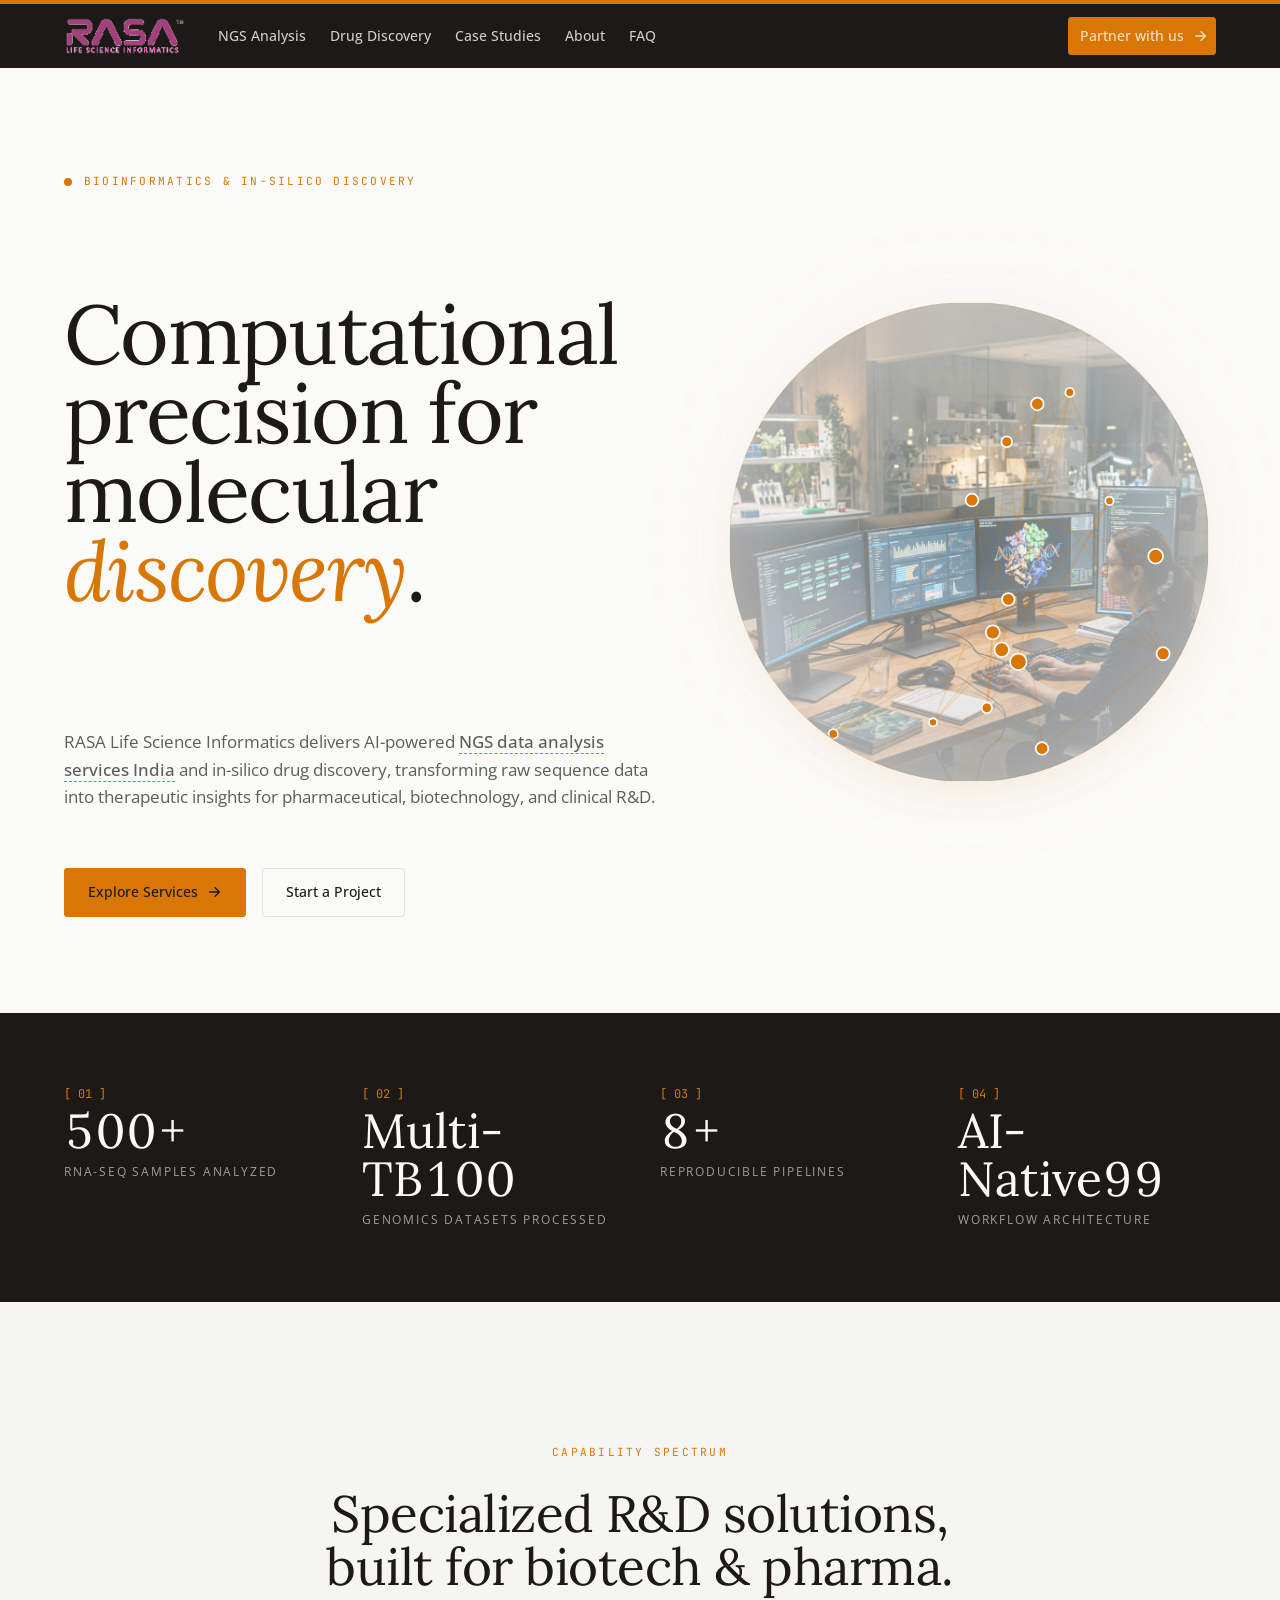
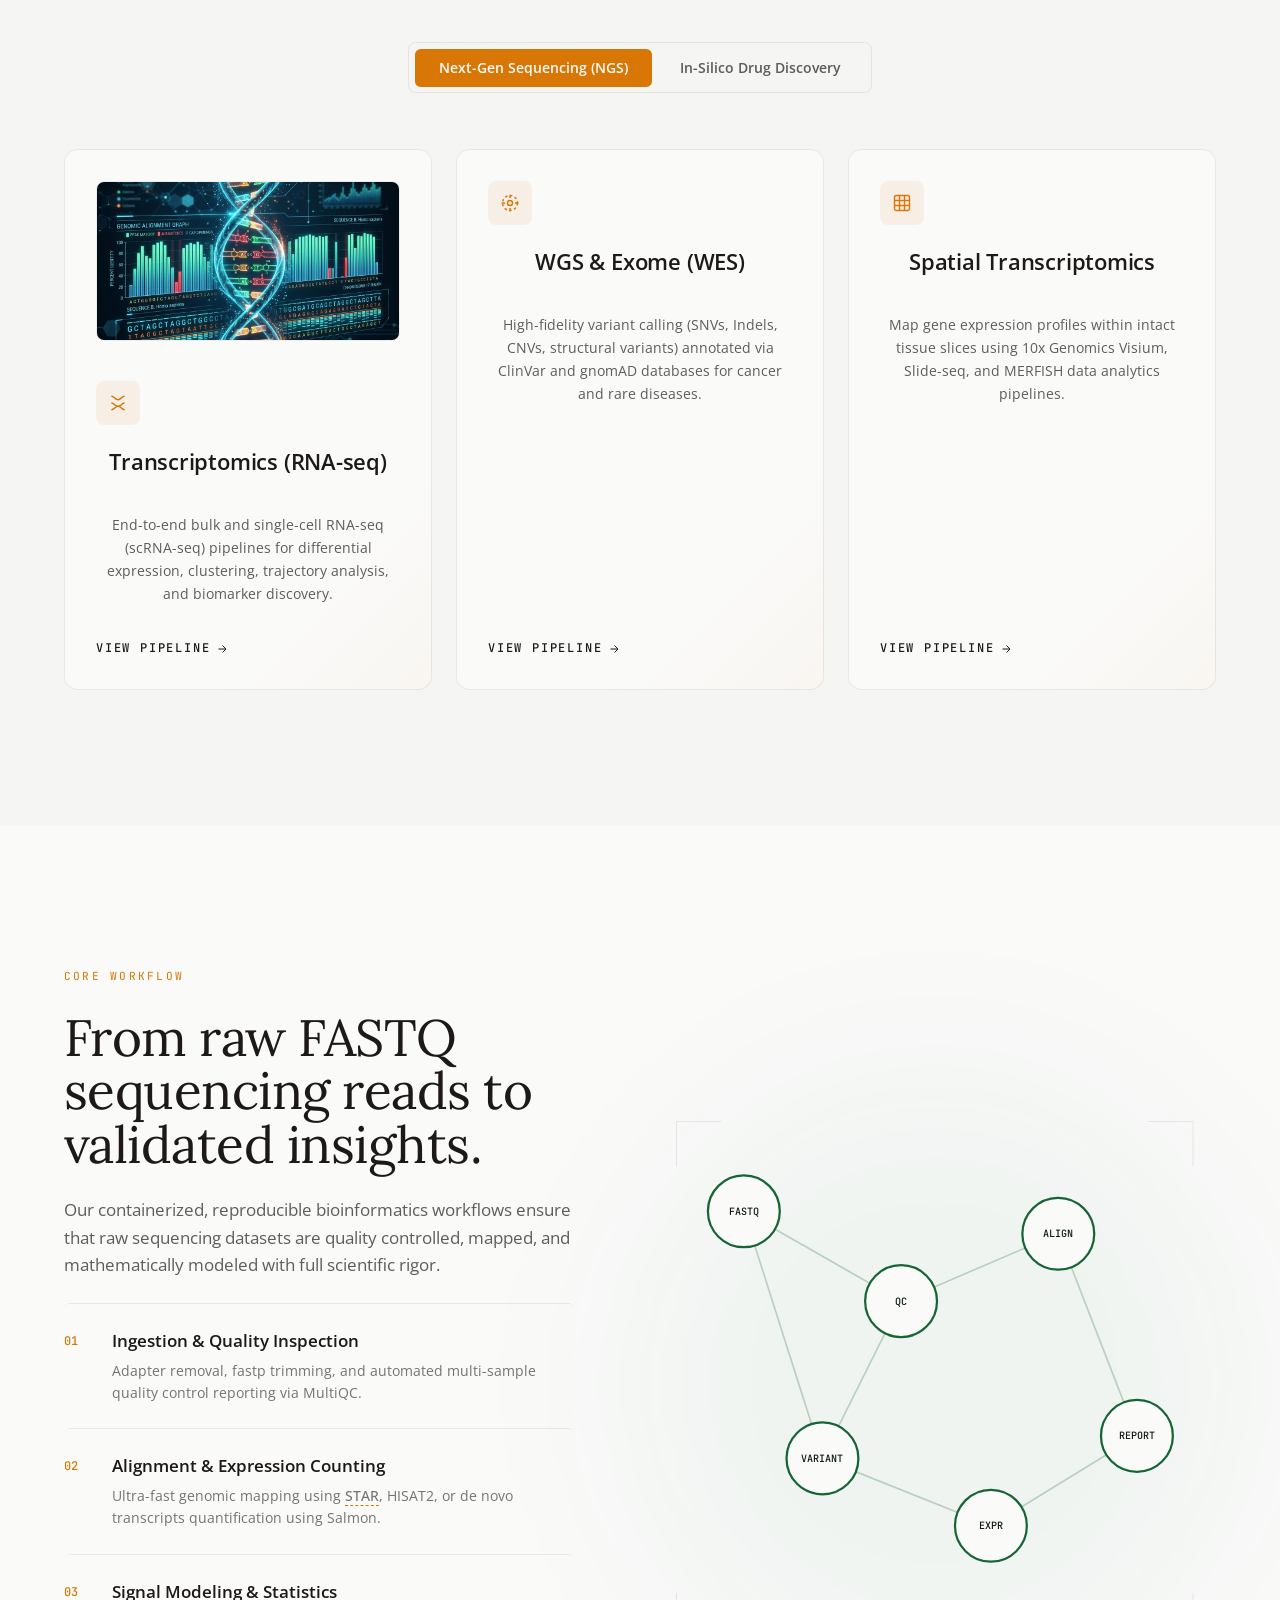
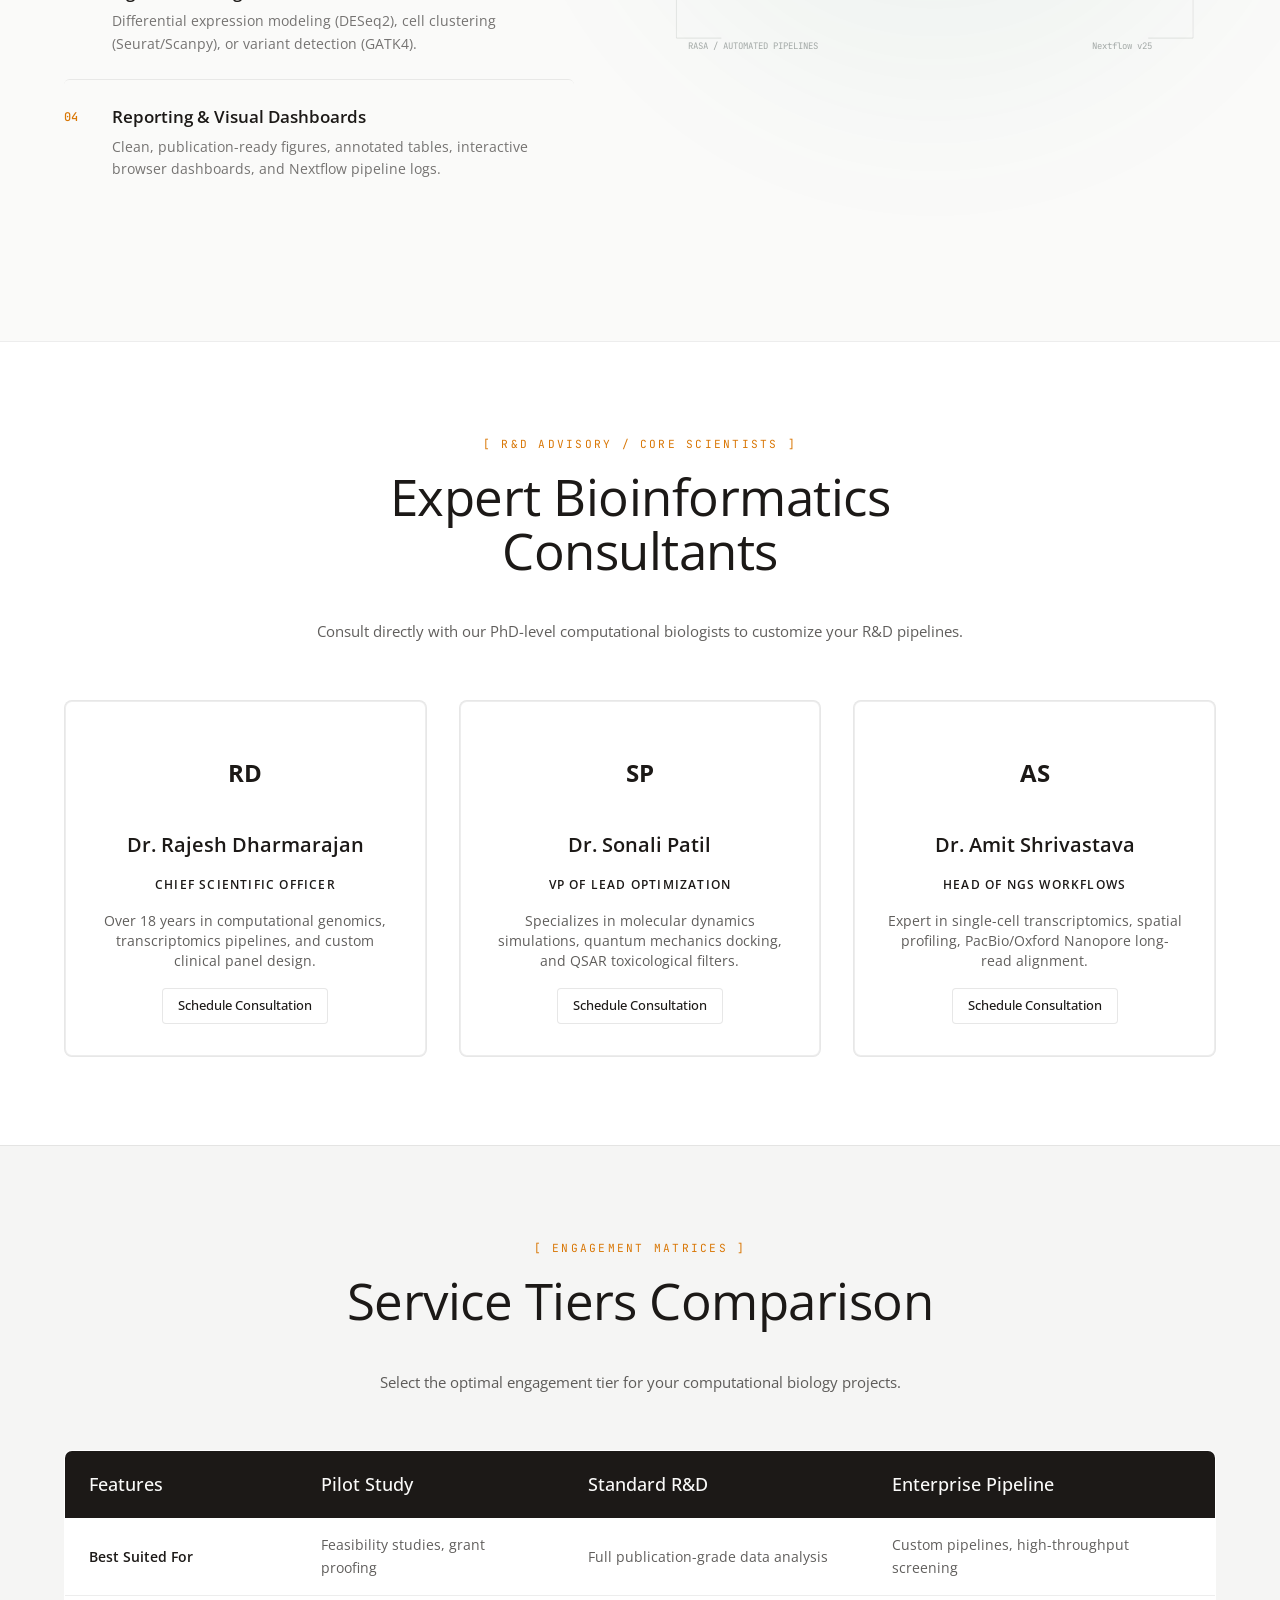
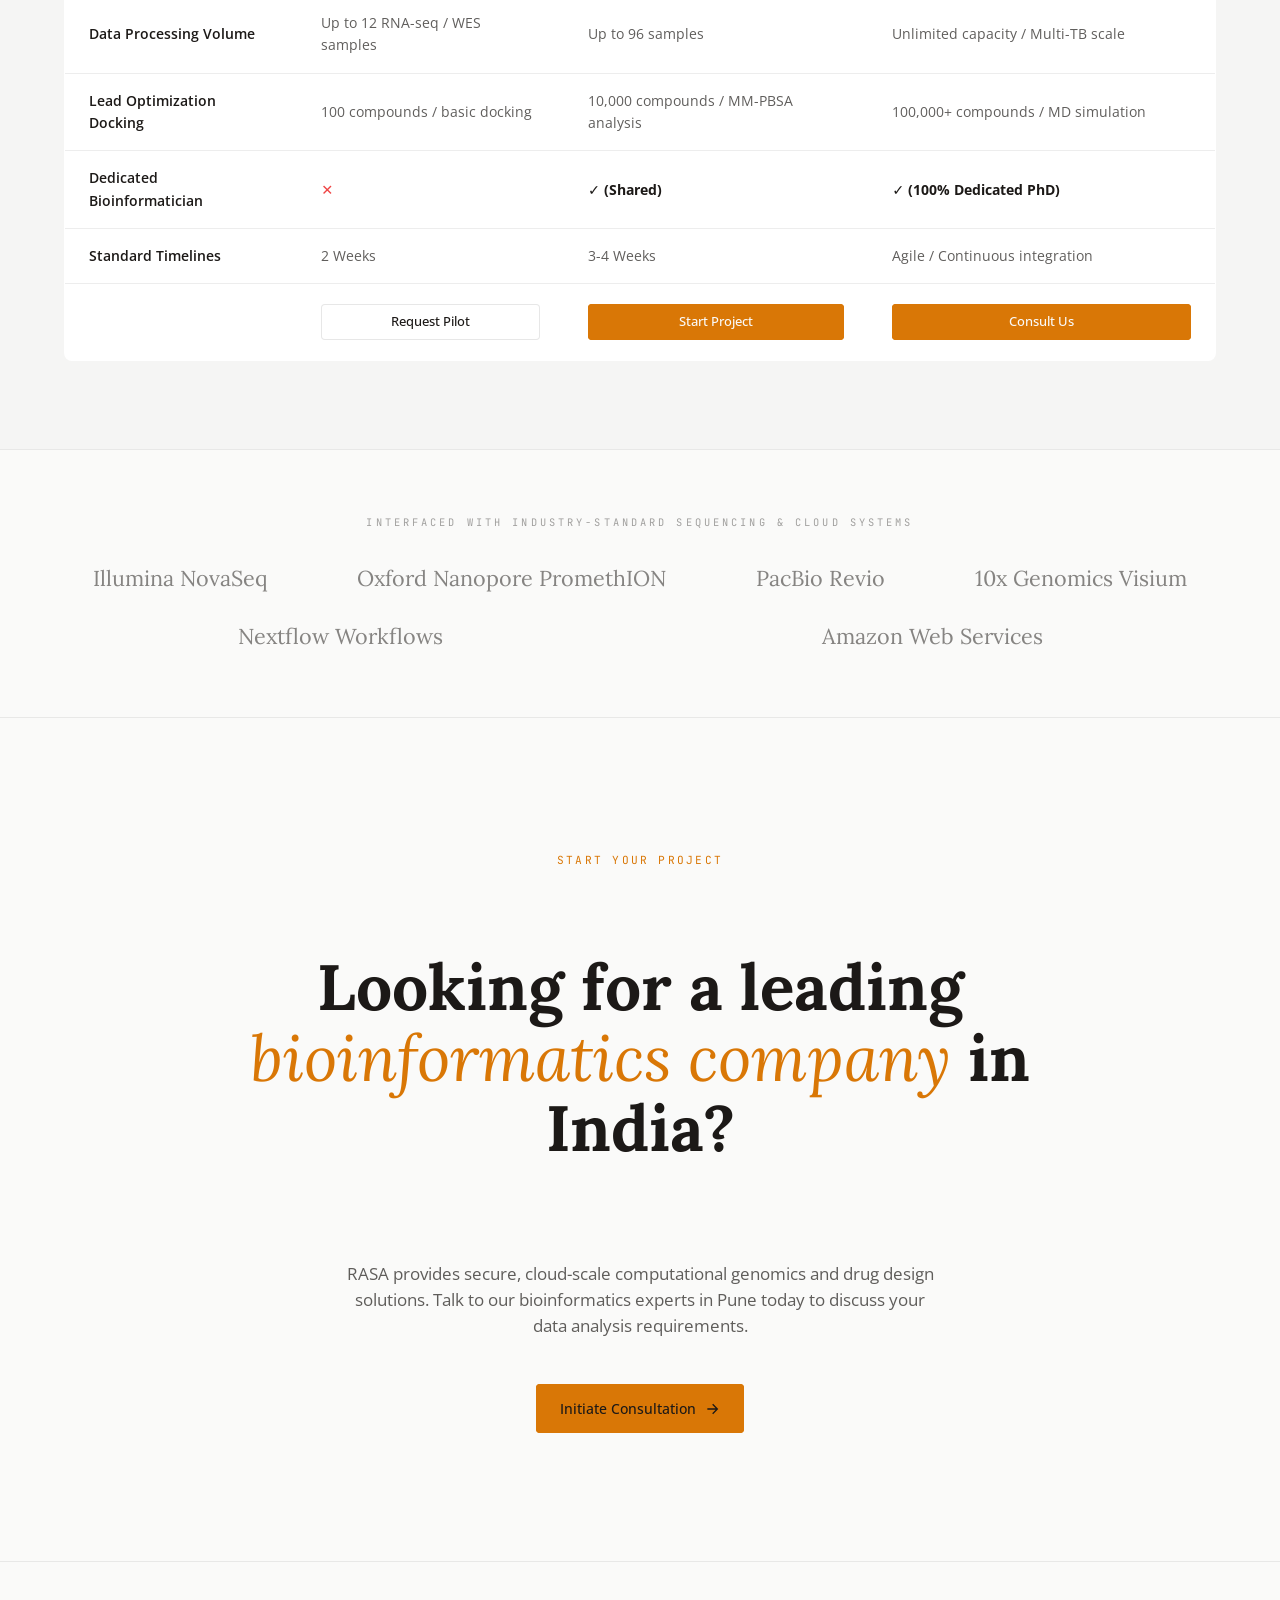
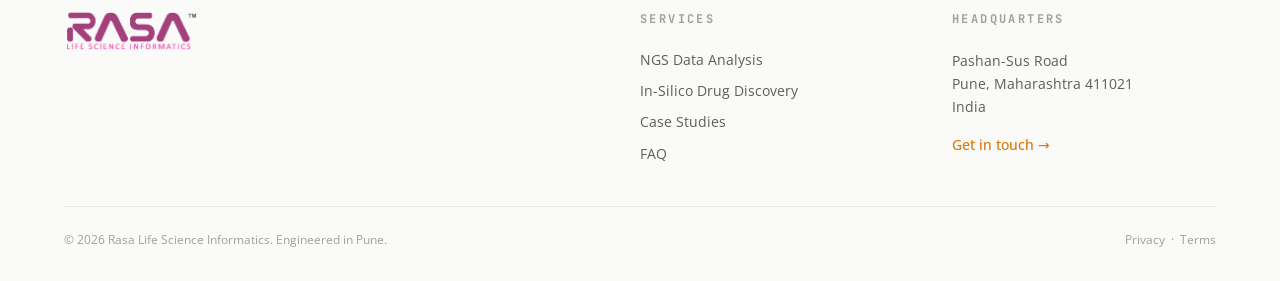
==== commit 87b50599: "style: integrate premium images, background graphics, and hover zoom effects" ====
--- a/index.html
+++ b/index.html
@@ -137,7 +137,8 @@
       <!-- NGS Content Panel -->
       <div class="rasa-tab-panel is-active" id="panel-ngs" role="tabpanel" aria-labelledby="tab-ngs">
         <div class="rasa-services-grid">
-          <div class="rasa-card">
+          <div class="rasa-card zoom-parent">
+            <div class="rasa-card__img-wrap"><img src="images/dna_sequencing_flow.png" alt="Transcriptomics"></div>
             <div class="rasa-card__icon-wrap">
               <svg viewBox="0 0 24 24"><path d="M4 4c4 0 4 4 8 4s4-4 8-4M4 12c4 0 4 4 8 4s4-4 8-4M4 20c4 0 4-4 8-4s4 4 8 4"/></svg>
             </div>
--- a/theme.css
+++ b/theme.css
@@ -221,7 +221,7 @@
 /* Dynamic Interactive SVG Network Canvas */
 .rasa-network-canvas {
   position: relative; z-index: 1; width: 100%; height: 100%;
-  border-radius: 50%; background: radial-gradient(circle, rgba(255,255,255,0.85) 0%, rgba(248,249,250,0.2) 100%);
+  border-radius: 50%; background: radial-gradient(circle, rgba(248, 249, 250, 0.4) 0%, rgba(248, 249, 250, 0.8) 100%), url('/images/computational_biologist_cluster.png') no-repeat center; background-size: cover;
   border: 1px solid rgba(217, 119, 6, 0.1);
   box-shadow: inset 0 0 40px rgba(217, 119, 6, 0.04), 0 20px 50px -25px rgba(217, 119, 6, 0.15);
   cursor: grab;
@@ -402,6 +402,58 @@
 .rasa-footer__bottom { padding-top: 1.5rem; border-top: 1px solid var(--border); display: flex; flex-wrap: wrap; gap: 1rem; justify-content: space-between; }
 
 .rasa-footer__bottom span, .rasa-footer__bottom a { font-size: 0.75rem; color: var(--foreground-40); margin: 0; display: inline; }
+
+/* Image Integration & Hover Zoom Effects */
+.zoom-parent {
+  overflow: hidden;
+  position: relative;
+}
+
+.zoom-parent img {
+  width: 100%;
+  height: 100%;
+  object-fit: cover;
+  transition: transform 0.6s cubic-bezier(0.16, 1, 0.3, 1);
+}
+
+.zoom-parent:hover img {
+  transform: scale(1.04);
+}
+
+.rasa-card__img-wrap {
+  width: 100%;
+  height: 160px;
+  overflow: hidden;
+  border-radius: 0.5rem;
+  margin-bottom: 1.25rem;
+  position: relative;
+  border: 1px solid rgba(0, 0, 0, 0.05);
+}
+
+.rasa-pagehero__grid {
+  display: grid;
+  grid-template-columns: 1fr;
+  gap: 3rem;
+  align-items: center;
+  margin-bottom: 2rem;
+}
+
+@media (min-width: 1000px) {
+  .rasa-pagehero__grid {
+    grid-template-columns: 1.2fr 1fr;
+    gap: 4rem;
+  }
+}
+
+.rasa-pagehero__art {
+  position: relative;
+  width: 100%;
+  aspect-ratio: 16/10;
+  overflow: hidden;
+  border-radius: 0.75rem;
+  border: 1px solid rgba(0, 0, 0, 0.08);
+  box-shadow: 0 20px 40px -15px rgba(0,0,0,0.08);
+}
 
 .rasa {
   /* Brand palette */
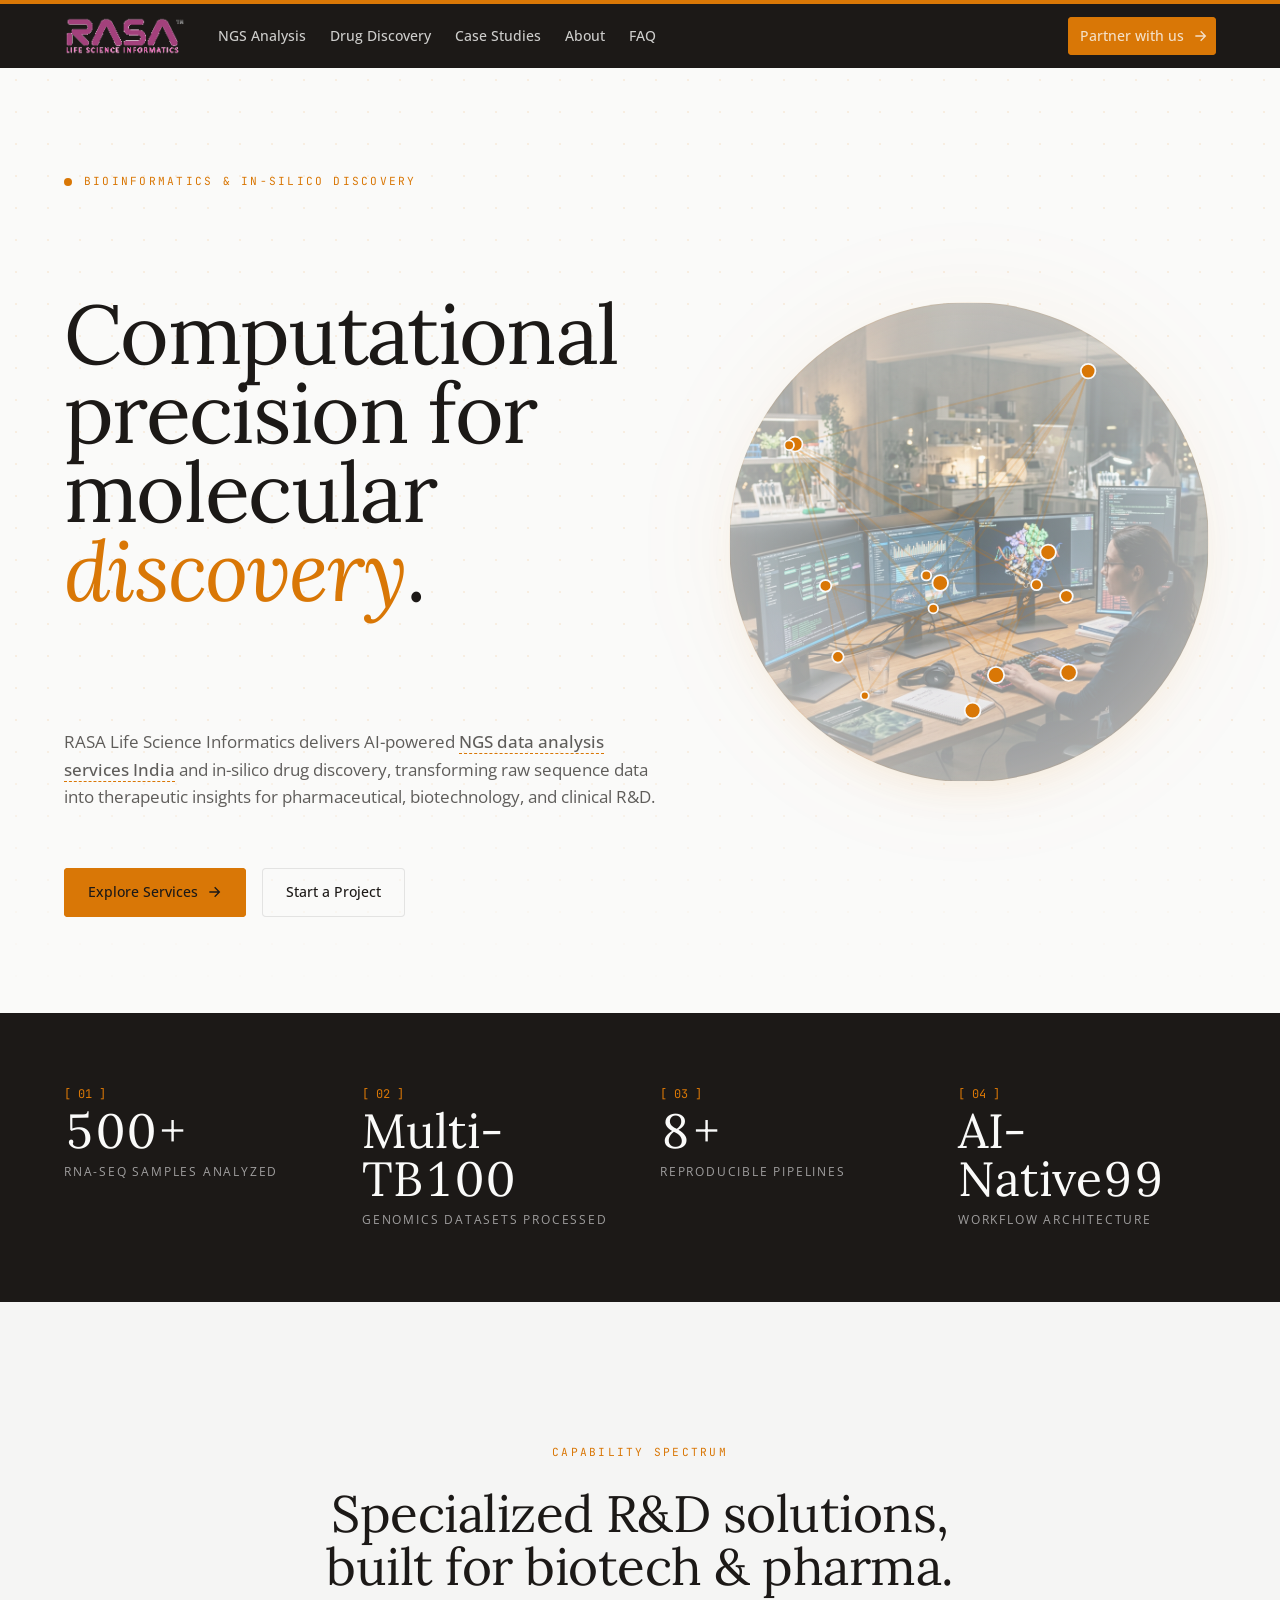
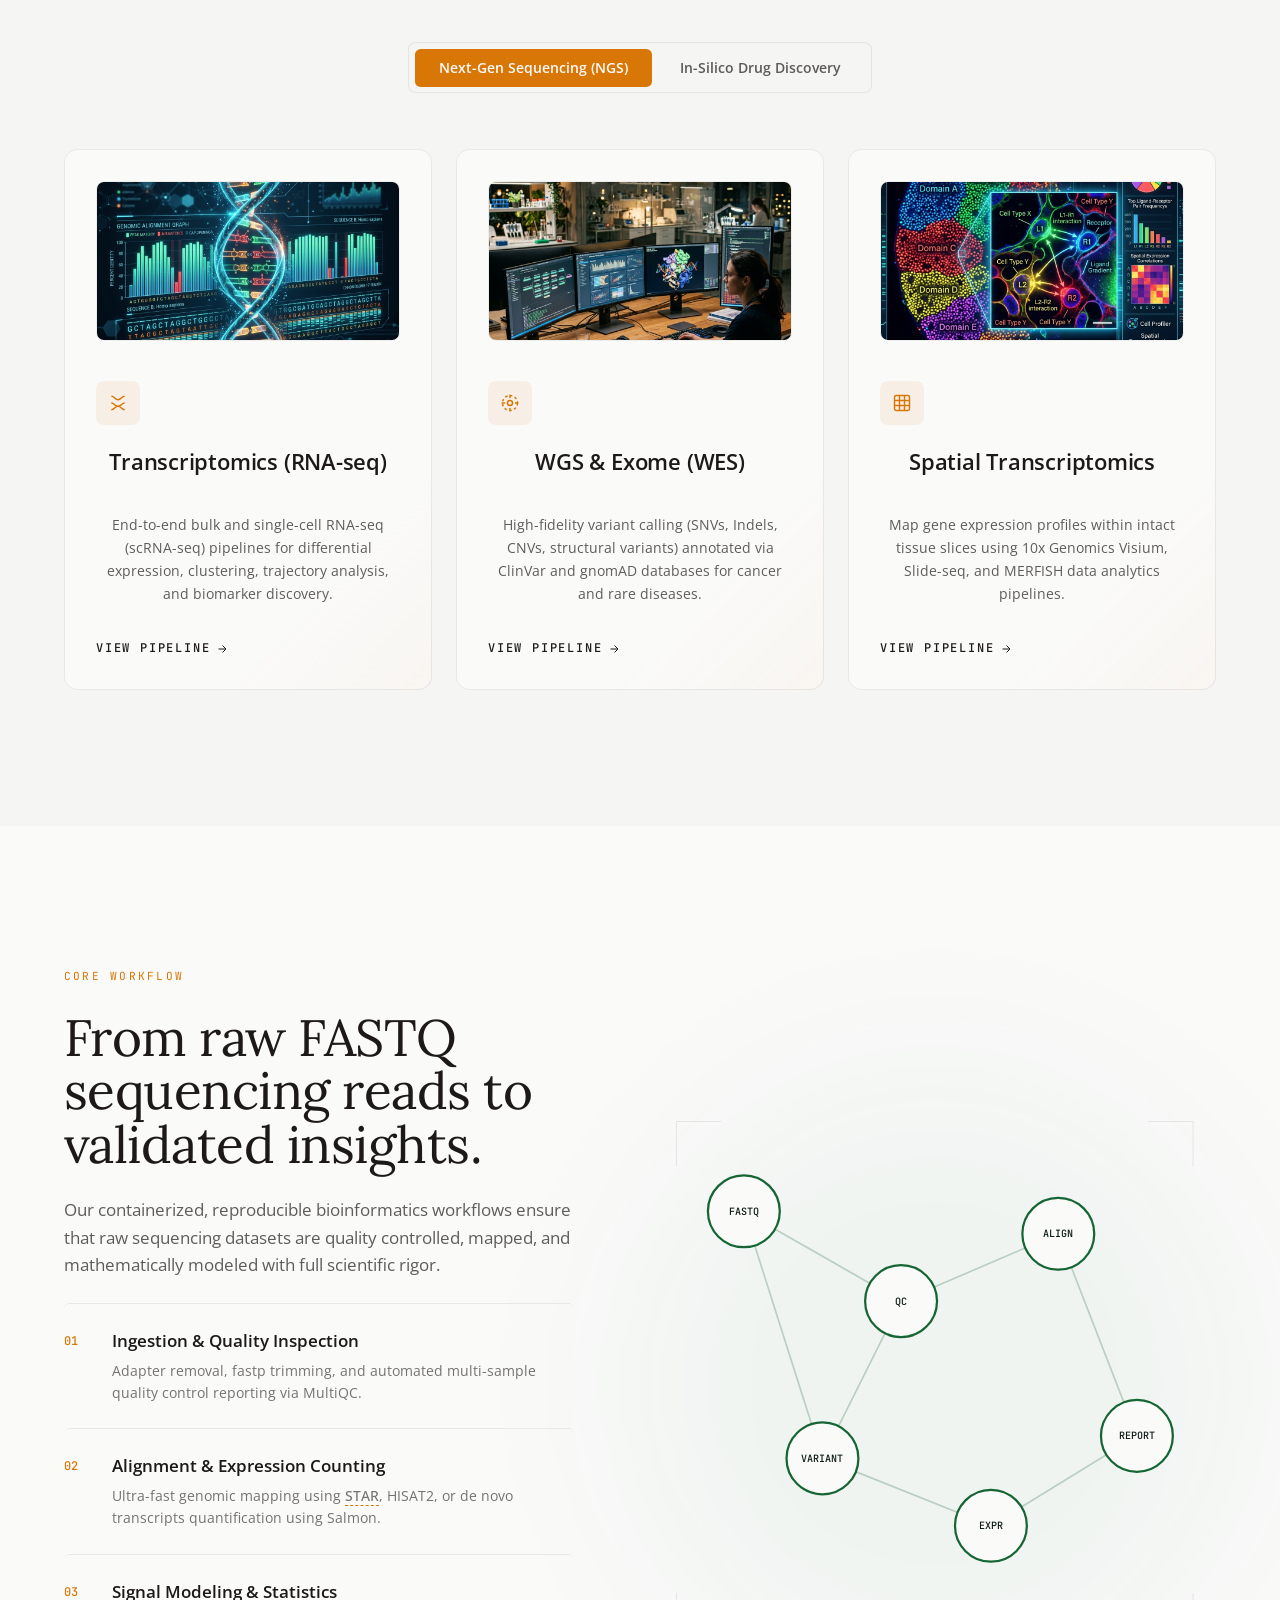
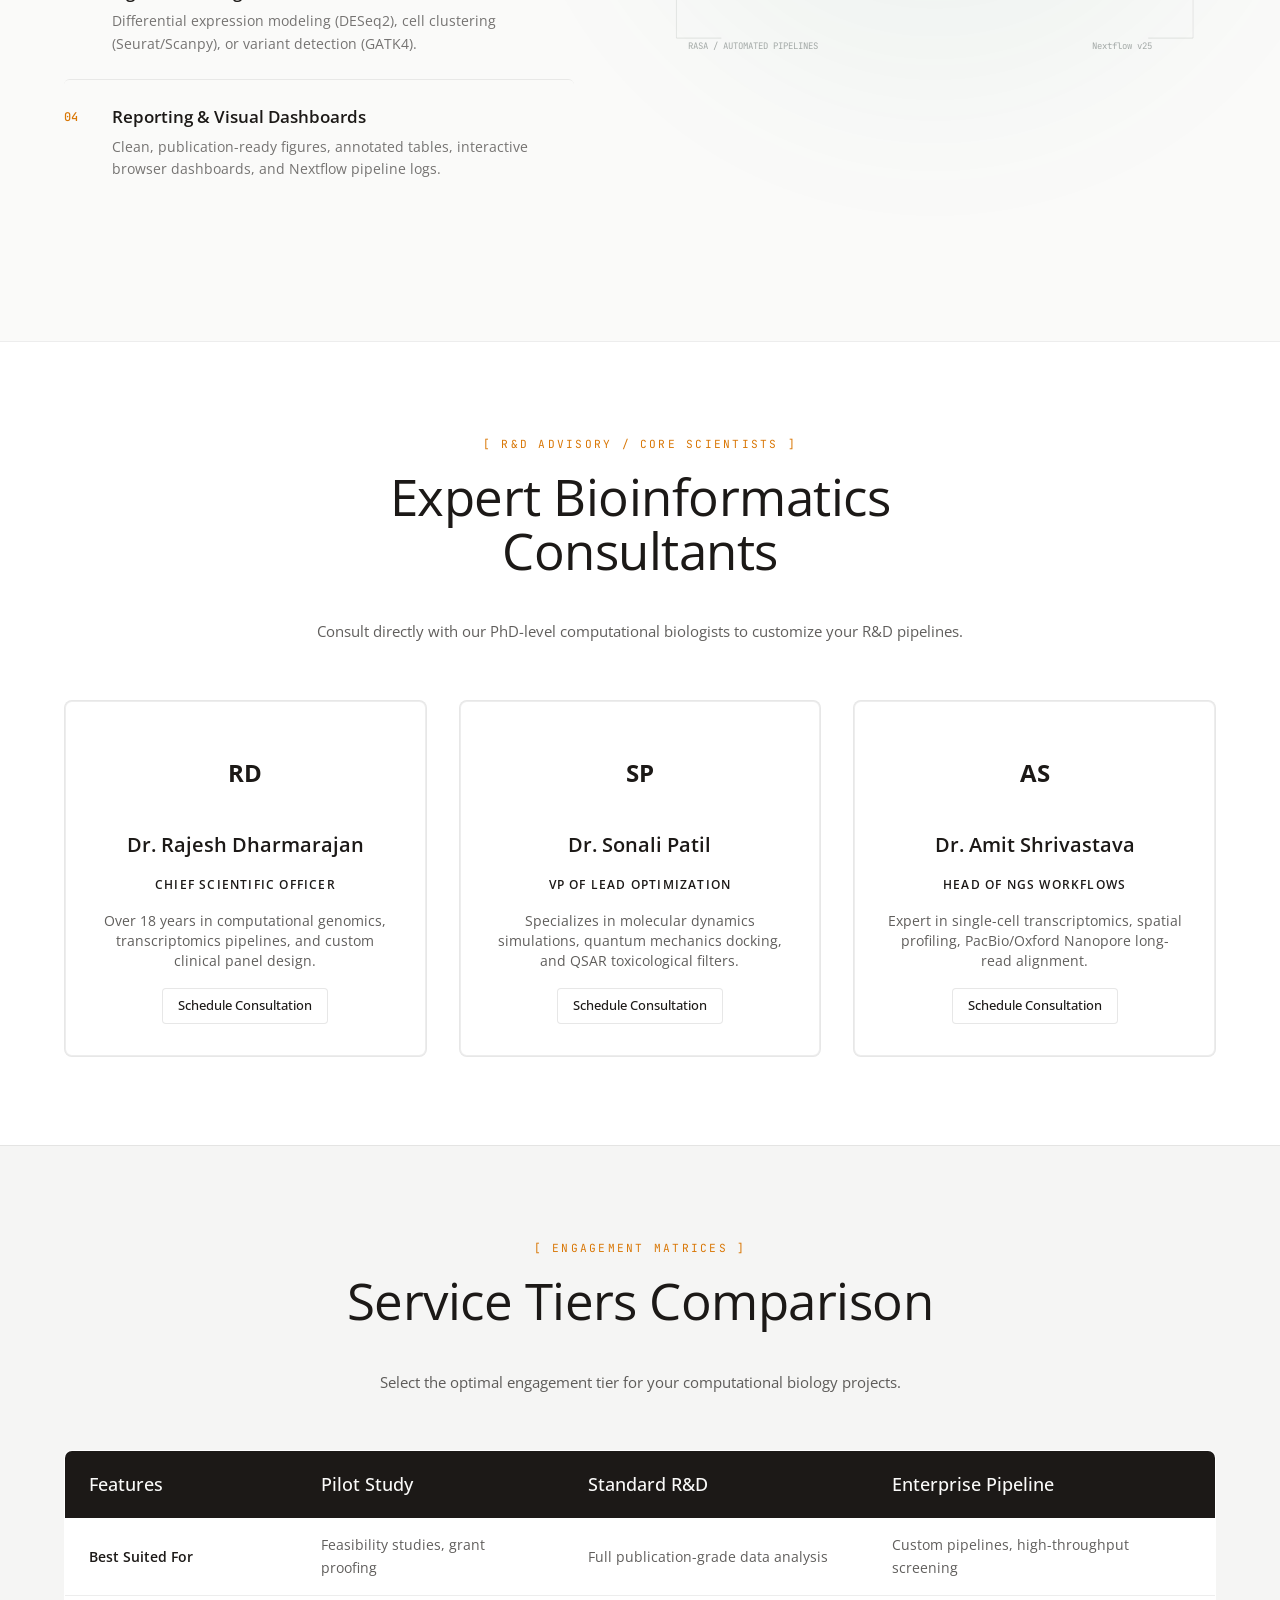
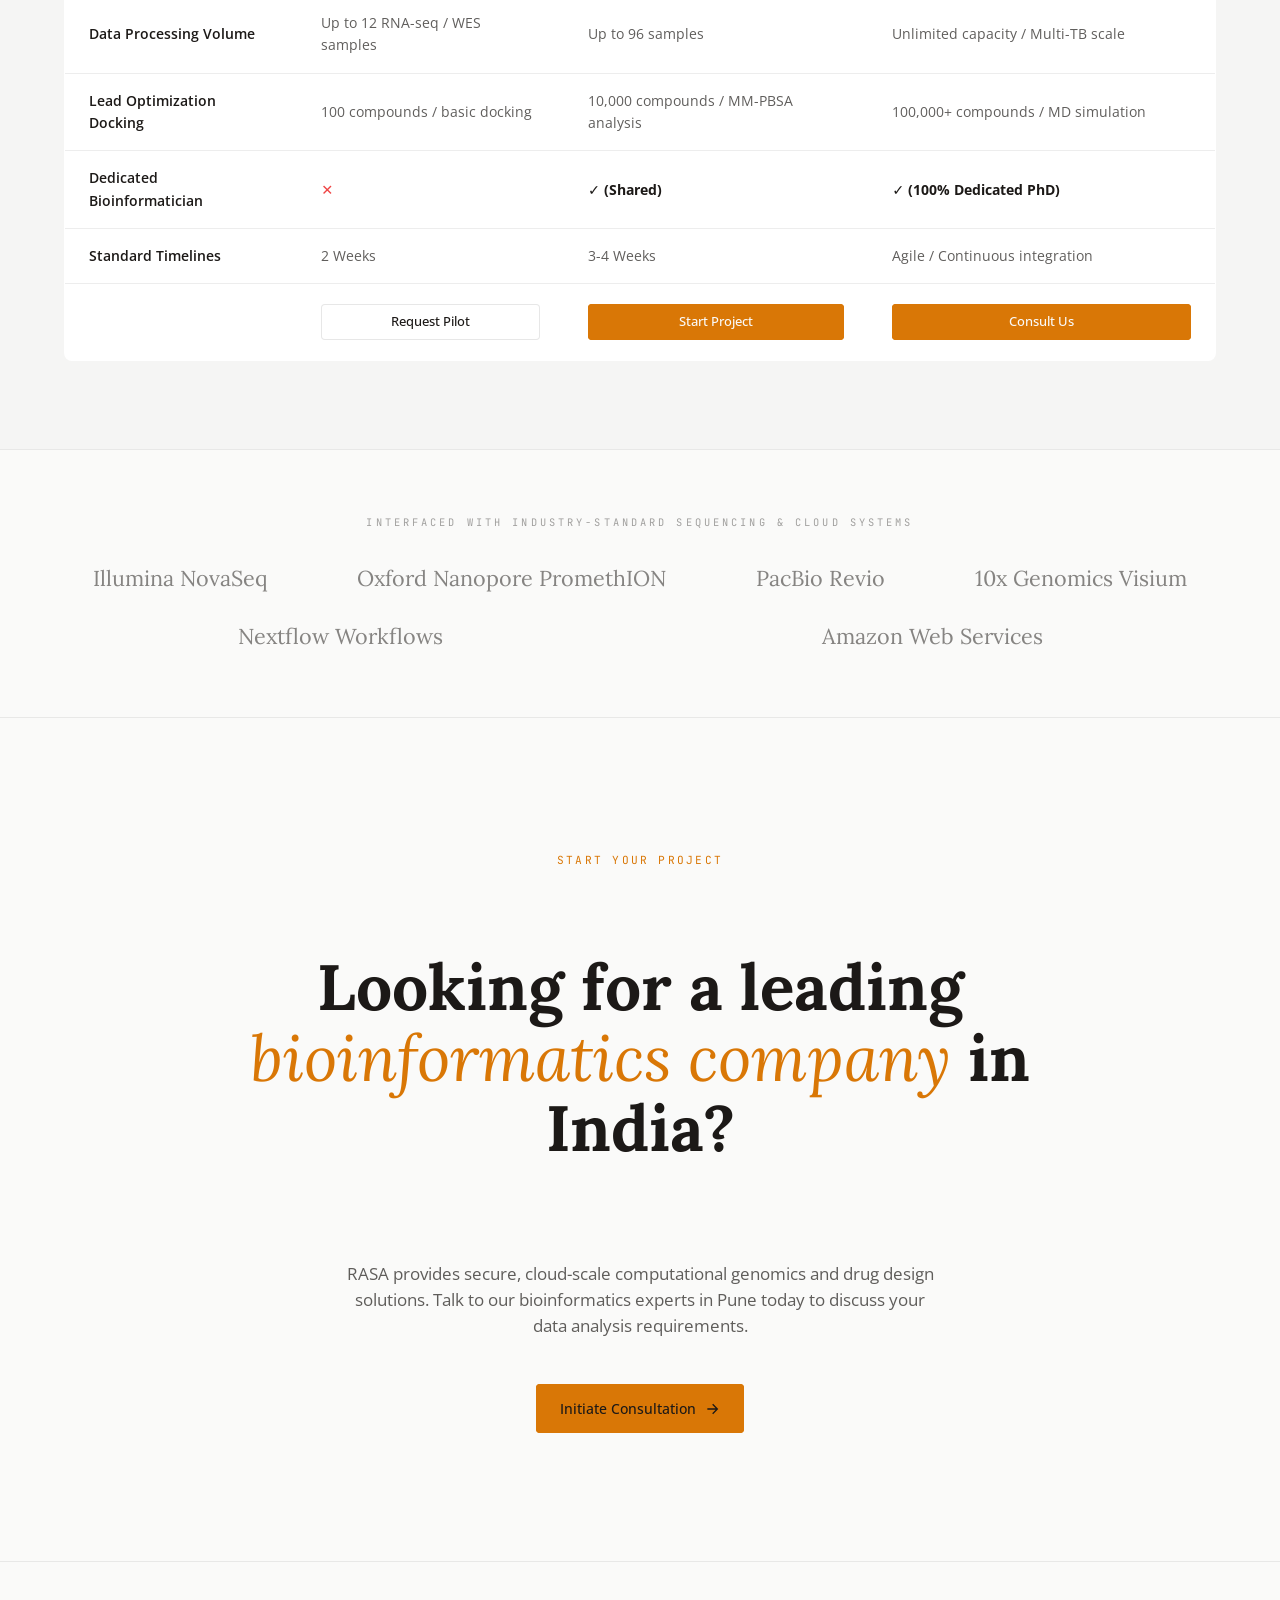
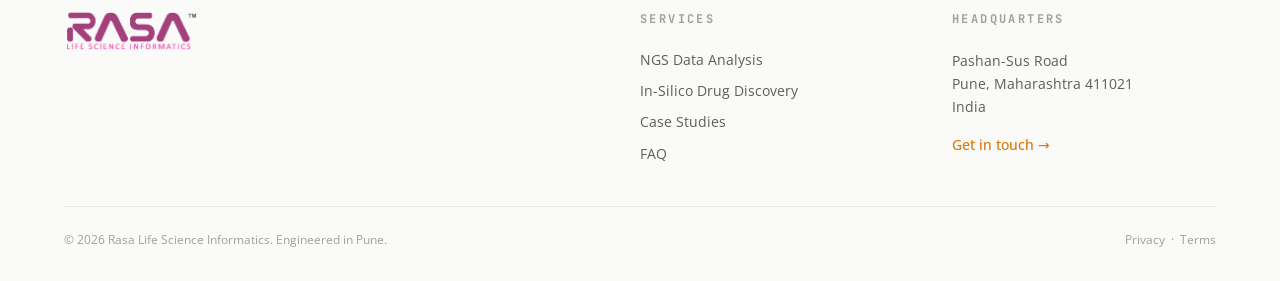
==== commit 8586e859: "style: integrate premium images, background graphics, and hover zoom effects" ====
--- a/index.html
+++ b/index.html
@@ -147,7 +147,8 @@
             <a href="services-ngs.html#transcriptomics" class="rasa-card__more">View Pipeline <svg viewBox="0 0 24 24" fill="none" stroke="currentColor" stroke-width="2" aria-hidden="true"><path d="M5 12h14M13 5l7 7-7 7"/></svg></a>
           </div>
 
-          <div class="rasa-card">
+          <div class="rasa-card zoom-parent">
+            <div class="rasa-card__img-wrap"><img src="images/computational_biologist_cluster.png" alt="WGS &amp; Exome"></div>
             <div class="rasa-card__icon-wrap">
               <svg viewBox="0 0 24 24"><circle cx="12" cy="12" r="3"/><circle cx="12" cy="12" r="9" stroke-dasharray="3 3"/><path d="M12 2v4M12 18v4M2 12h4M18 12h4"/></svg>
             </div>
@@ -156,7 +157,8 @@
             <a href="services-ngs.html#wgs-wes" class="rasa-card__more">View Pipeline <svg viewBox="0 0 24 24" fill="none" stroke="currentColor" stroke-width="2" aria-hidden="true"><path d="M5 12h14M13 5l7 7-7 7"/></svg></a>
           </div>
 
-          <div class="rasa-card">
+          <div class="rasa-card zoom-parent">
+            <div class="rasa-card__img-wrap"><img src="images/spatial_cell_mapping.png" alt="Spatial Transcriptomics"></div>
             <div class="rasa-card__icon-wrap">
               <svg viewBox="0 0 24 24"><rect x="3" y="3" width="18" height="18" rx="2"/><path d="M9 3v18M15 3v18M3 9h18M3 15h18"/></svg>
             </div>
@@ -170,7 +172,8 @@
       <!-- Drug Discovery Panel -->
       <div class="rasa-tab-panel" id="panel-dd" role="tabpanel" aria-labelledby="tab-dd">
         <div class="rasa-services-grid">
-          <div class="rasa-card">
+          <div class="rasa-card zoom-parent">
+            <div class="rasa-card__img-wrap"><img src="images/molecular_docking_3d.png" alt="Target ID &amp; Structure"></div>
             <div class="rasa-card__icon-wrap">
               <svg viewBox="0 0 24 24"><path d="M6 2v6a6 6 0 0 0 12 0V2M6 22v-6a6 6 0 0 1 12 0v6M6 2h12M6 22h12"/></svg>
             </div>
@@ -179,7 +182,8 @@
             <a href="services-drug-discovery.html#target" class="rasa-card__more">Explore Target ID <svg viewBox="0 0 24 24" fill="none" stroke="currentColor" stroke-width="2" aria-hidden="true"><path d="M5 12h14M13 5l7 7-7 7"/></svg></a>
           </div>
 
-          <div class="rasa-card">
+          <div class="rasa-card zoom-parent">
+            <div class="rasa-card__img-wrap"><img src="images/lab_collaboration_science.png" alt="Virtual Screening"></div>
             <div class="rasa-card__icon-wrap">
               <svg viewBox="0 0 24 24"><circle cx="6" cy="6" r="3"/><circle cx="6" cy="18" r="3"/><circle cx="18" cy="12" r="3"/><path d="M9 6c6 0 6 6 6 6M9 18c6 0 6-6 6-6"/></svg>
             </div>
@@ -188,7 +192,8 @@
             <a href="services-drug-discovery.html#virtual-screening" class="rasa-card__more">Explore Screening <svg viewBox="0 0 24 24" fill="none" stroke="currentColor" stroke-width="2" aria-hidden="true"><path d="M5 12h14M13 5l7 7-7 7"/></svg></a>
           </div>
 
-          <div class="rasa-card">
+          <div class="rasa-card zoom-parent">
+            <div class="rasa-card__img-wrap"><img src="images/computational_biologist_cluster.png" alt="Lead Optimization"></div>
             <div class="rasa-card__icon-wrap">
               <svg viewBox="0 0 24 24"><path d="M12 2 4 5v7c0 5 3.5 8.5 8 10 4.5-1.5 8-5 8-10V5l-8-3z"/><path d="m9 12 2 2 4-4"/></svg>
             </div>
--- a/theme.css
+++ b/theme.css
@@ -221,7 +221,7 @@
 /* Dynamic Interactive SVG Network Canvas */
 .rasa-network-canvas {
   position: relative; z-index: 1; width: 100%; height: 100%;
-  border-radius: 50%; background: radial-gradient(circle, rgba(248, 249, 250, 0.4) 0%, rgba(248, 249, 250, 0.8) 100%), url('/images/computational_biologist_cluster.png') no-repeat center; background-size: cover;
+  border-radius: 50%; background: radial-gradient(circle, rgba(248, 249, 250, 0.4) 0%, rgba(248, 249, 250, 0.8) 100%), url('images/computational_biologist_cluster.png') no-repeat center; background-size: cover;
   border: 1px solid rgba(217, 119, 6, 0.1);
   box-shadow: inset 0 0 40px rgba(217, 119, 6, 0.04), 0 20px 50px -25px rgba(217, 119, 6, 0.15);
   cursor: grab;
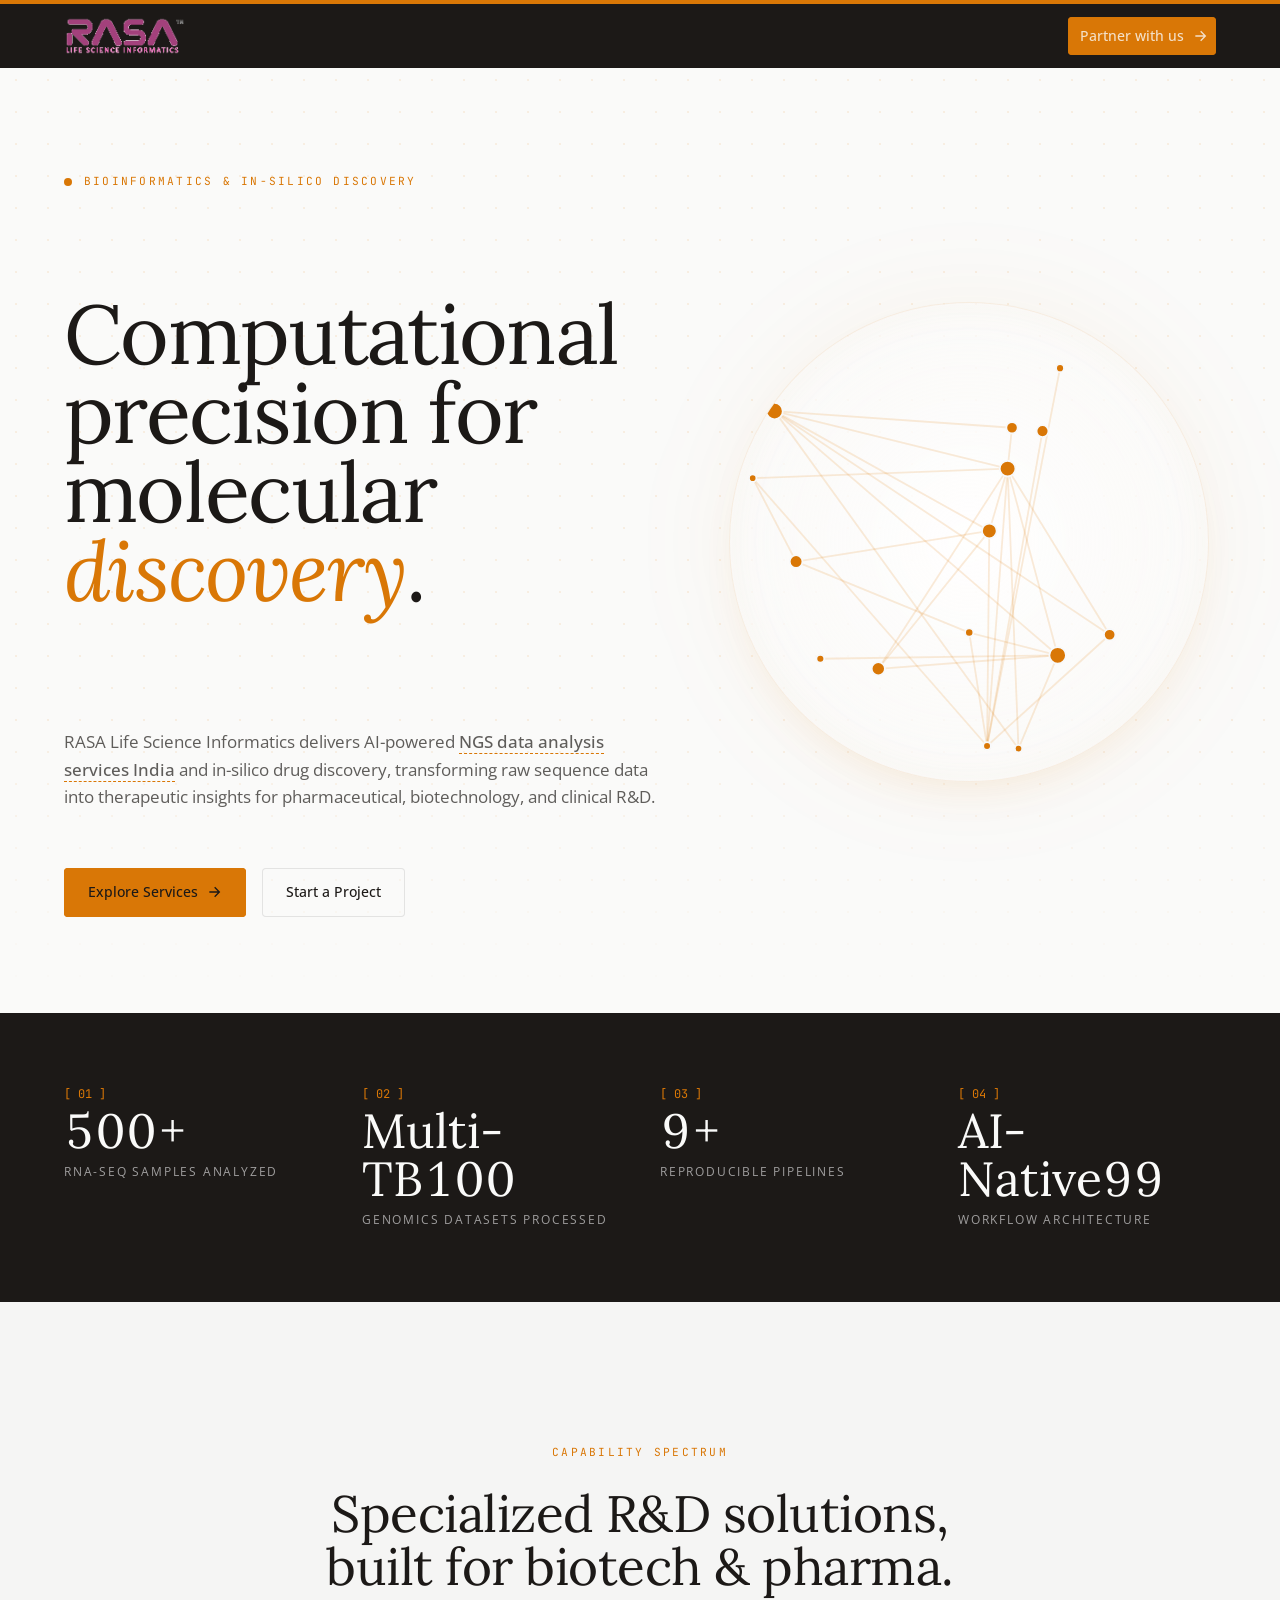
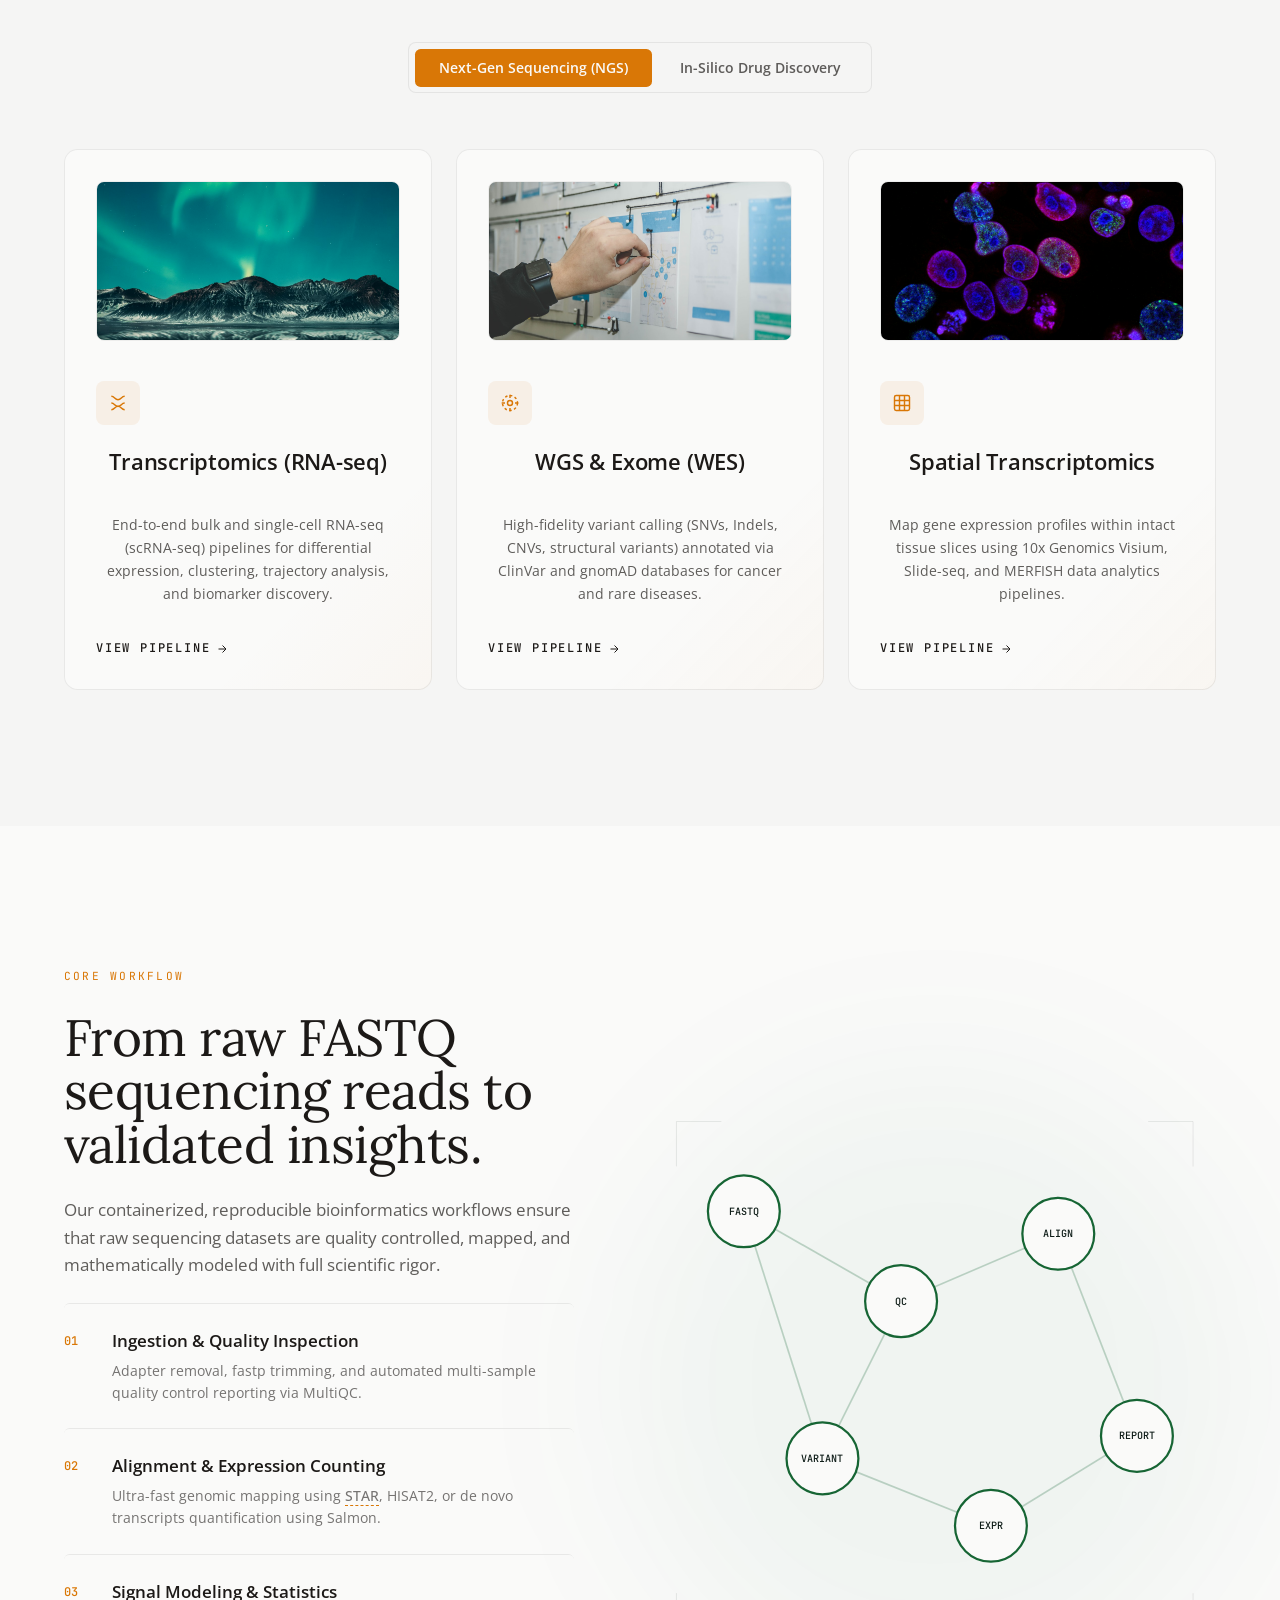
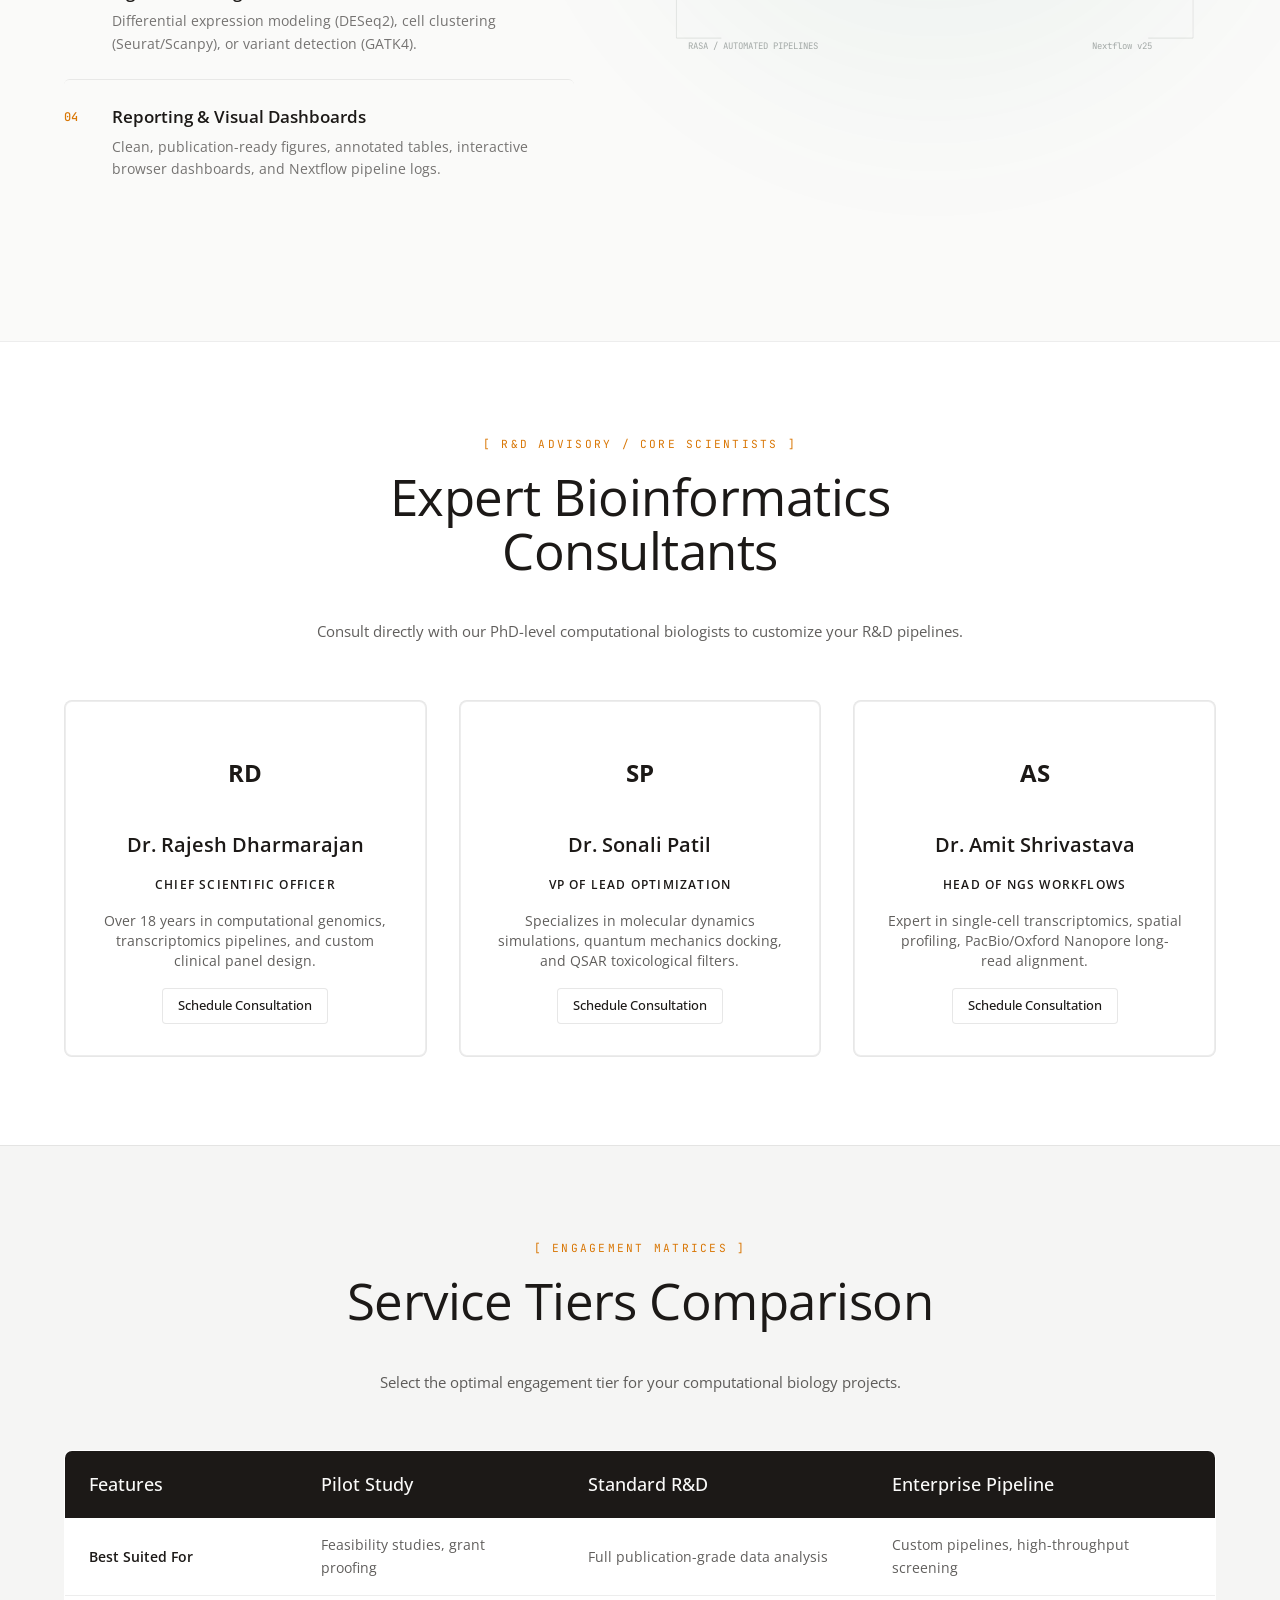
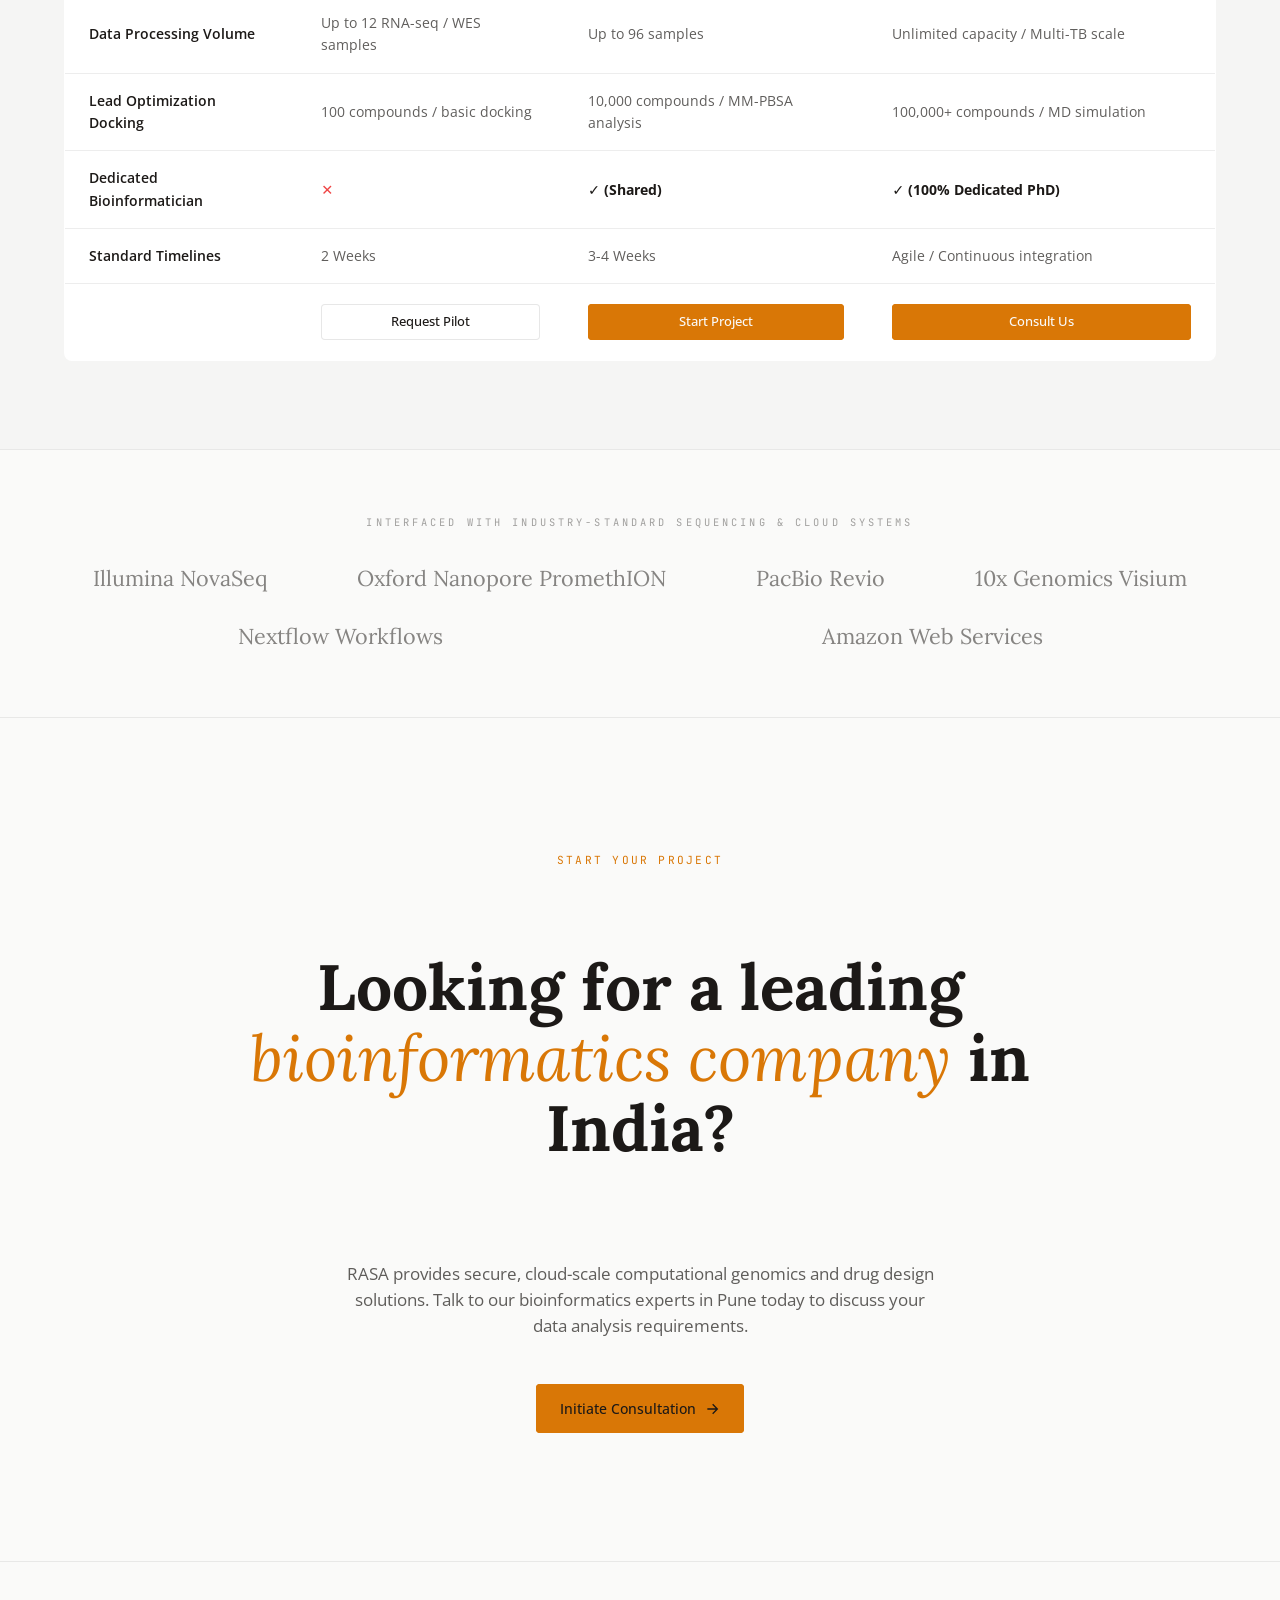
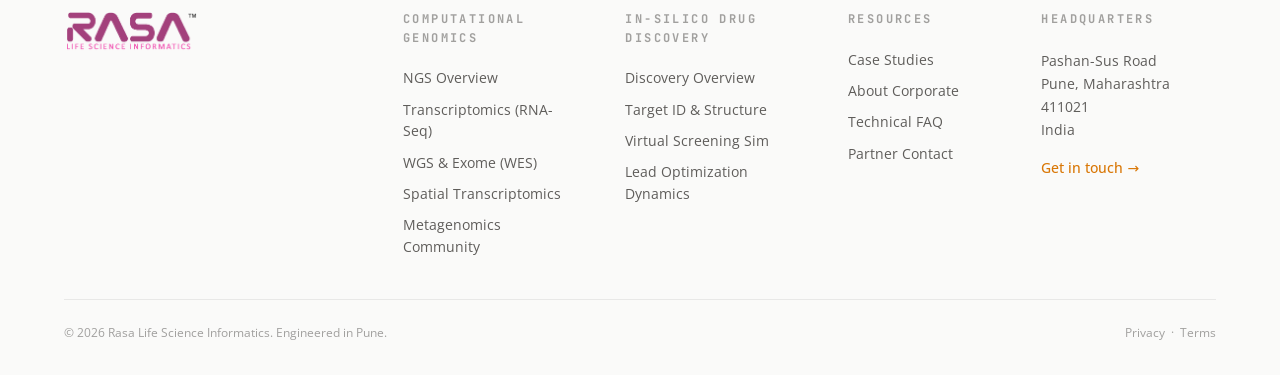
==== commit 937c6be7: "feat: integrate detailed sub-pages, hover dropdown nav, 5-column footer, and SEO internal link routi" ====
--- a/index.html
+++ b/index.html
@@ -33,12 +33,29 @@
   <div class="rasa-header__inner">
     <div class="rasa-header__group">
       <a href="index.html" class="rasa-brand"><img src="logo.png" alt="RASA LSI Logo" style="height: 38px; width: auto; display: block; object-fit: contain; margin: 0;"></a>
-      <nav class="rasa-nav" aria-label="Primary Nav">
-        <a href="services-ngs.html">NGS Analysis</a>
-        <a href="services-drug-discovery.html">Drug Discovery</a>
-        <a href="case-studies.html">Case Studies</a>
-        <a href="about.html">About</a>
-        <a href="faq.html">FAQ</a>
+                              <nav class="rasa-nav" aria-label="Primary Nav">
+        <div class="rasa-nav__item">
+          <a href="services-ngs.html">NGS Analysis <span class="rasa-nav__arrow">▼</span></a>
+          <div class="rasa-nav__dropdown">
+            <a href="services-ngs.html">Overview</a>
+            <a href="services-ngs-transcriptomics.html">Transcriptomics (RNA-Seq)</a>
+            <a href="services-ngs-wgs-wes.html">WGS &amp; Exome (WES)</a>
+            <a href="services-ngs-spatial.html">Spatial Transcriptomics</a>
+            <a href="services-ngs-metagenomics.html">Metagenomics</a>
+          </div>
+        </div>
+        <div class="rasa-nav__item">
+          <a href="services-drug-discovery.html">Drug Discovery <span class="rasa-nav__arrow">▼</span></a>
+          <div class="rasa-nav__dropdown">
+            <a href="services-drug-discovery.html">Overview</a>
+            <a href="services-dd-target-id.html">Target ID &amp; Structure</a>
+            <a href="services-dd-virtual-screening.html">Virtual Screening</a>
+            <a href="services-dd-lead-optimization.html">Lead Optimization</a>
+          </div>
+        </div>
+        <div class="rasa-nav__item"><a href="case-studies.html">Case Studies</a></div>
+        <div class="rasa-nav__item"><a href="about.html">About</a></div>
+        <div class="rasa-nav__item"><a href="faq.html">FAQ</a></div>
       </nav>
     </div>
     <div class="rasa-header__actions" style="display: flex; align-items: center; gap: 1rem;">
@@ -136,73 +153,73 @@
 
       <!-- NGS Content Panel -->
       <div class="rasa-tab-panel is-active" id="panel-ngs" role="tabpanel" aria-labelledby="tab-ngs">
-        <div class="rasa-services-grid">
-          <div class="rasa-card zoom-parent">
-            <div class="rasa-card__img-wrap"><img src="images/dna_sequencing_flow.png" alt="Transcriptomics"></div>
-            <div class="rasa-card__icon-wrap">
-              <svg viewBox="0 0 24 24"><path d="M4 4c4 0 4 4 8 4s4-4 8-4M4 12c4 0 4 4 8 4s4-4 8-4M4 20c4 0 4-4 8-4s4 4 8 4"/></svg>
-            </div>
-            <h3 class="rasa-card__title">Transcriptomics (RNA-seq)</h3>
-            <p class="rasa-card__body">End-to-end bulk and single-cell RNA-seq (scRNA-seq) pipelines for differential expression, clustering, trajectory analysis, and biomarker discovery.</p>
-            <a href="services-ngs.html#transcriptomics" class="rasa-card__more">View Pipeline <svg viewBox="0 0 24 24" fill="none" stroke="currentColor" stroke-width="2" aria-hidden="true"><path d="M5 12h14M13 5l7 7-7 7"/></svg></a>
-          </div>
-
-          <div class="rasa-card zoom-parent">
-            <div class="rasa-card__img-wrap"><img src="images/computational_biologist_cluster.png" alt="WGS &amp; Exome"></div>
-            <div class="rasa-card__icon-wrap">
-              <svg viewBox="0 0 24 24"><circle cx="12" cy="12" r="3"/><circle cx="12" cy="12" r="9" stroke-dasharray="3 3"/><path d="M12 2v4M12 18v4M2 12h4M18 12h4"/></svg>
-            </div>
-            <h3 class="rasa-card__title">WGS &amp; Exome (WES)</h3>
-            <p class="rasa-card__body">High-fidelity variant calling (SNVs, Indels, CNVs, structural variants) annotated via ClinVar and gnomAD databases for cancer and rare diseases.</p>
-            <a href="services-ngs.html#wgs-wes" class="rasa-card__more">View Pipeline <svg viewBox="0 0 24 24" fill="none" stroke="currentColor" stroke-width="2" aria-hidden="true"><path d="M5 12h14M13 5l7 7-7 7"/></svg></a>
-          </div>
-
-          <div class="rasa-card zoom-parent">
-            <div class="rasa-card__img-wrap"><img src="images/spatial_cell_mapping.png" alt="Spatial Transcriptomics"></div>
-            <div class="rasa-card__icon-wrap">
-              <svg viewBox="0 0 24 24"><rect x="3" y="3" width="18" height="18" rx="2"/><path d="M9 3v18M15 3v18M3 9h18M3 15h18"/></svg>
-            </div>
-            <h3 class="rasa-card__title">Spatial Transcriptomics</h3>
-            <p class="rasa-card__body">Map gene expression profiles within intact tissue slices using 10x Genomics Visium, Slide-seq, and MERFISH data analytics pipelines.</p>
-            <a href="services-ngs.html#spatial" class="rasa-card__more">View Pipeline <svg viewBox="0 0 24 24" fill="none" stroke="currentColor" stroke-width="2" aria-hidden="true"><path d="M5 12h14M13 5l7 7-7 7"/></svg></a>
-          </div>
-        </div>
-      </div>
-
-      <!-- Drug Discovery Panel -->
-      <div class="rasa-tab-panel" id="panel-dd" role="tabpanel" aria-labelledby="tab-dd">
-        <div class="rasa-services-grid">
-          <div class="rasa-card zoom-parent">
-            <div class="rasa-card__img-wrap"><img src="images/molecular_docking_3d.png" alt="Target ID &amp; Structure"></div>
-            <div class="rasa-card__icon-wrap">
-              <svg viewBox="0 0 24 24"><path d="M6 2v6a6 6 0 0 0 12 0V2M6 22v-6a6 6 0 0 1 12 0v6M6 2h12M6 22h12"/></svg>
-            </div>
-            <h3 class="rasa-card__title">Target ID &amp; Structure</h3>
-            <p class="rasa-card__body">Integrative mining of transcriptomic &amp; clinical data paired with high-accuracy 3D structural prediction utilizing AlphaFold2 models.</p>
-            <a href="services-drug-discovery.html#target" class="rasa-card__more">Explore Target ID <svg viewBox="0 0 24 24" fill="none" stroke="currentColor" stroke-width="2" aria-hidden="true"><path d="M5 12h14M13 5l7 7-7 7"/></svg></a>
-          </div>
-
-          <div class="rasa-card zoom-parent">
-            <div class="rasa-card__img-wrap"><img src="images/lab_collaboration_science.png" alt="Virtual Screening"></div>
-            <div class="rasa-card__icon-wrap">
-              <svg viewBox="0 0 24 24"><circle cx="6" cy="6" r="3"/><circle cx="6" cy="18" r="3"/><circle cx="18" cy="12" r="3"/><path d="M9 6c6 0 6 6 6 6M9 18c6 0 6-6 6-6"/></svg>
-            </div>
-            <h3 class="rasa-card__title">Virtual Screening</h3>
-            <p class="rasa-card__body">High-throughput structure-based virtual screening and shape-based pharmacophore docking of commercial compound databases.</p>
-            <a href="services-drug-discovery.html#virtual-screening" class="rasa-card__more">Explore Screening <svg viewBox="0 0 24 24" fill="none" stroke="currentColor" stroke-width="2" aria-hidden="true"><path d="M5 12h14M13 5l7 7-7 7"/></svg></a>
-          </div>
-
-          <div class="rasa-card zoom-parent">
-            <div class="rasa-card__img-wrap"><img src="images/computational_biologist_cluster.png" alt="Lead Optimization"></div>
-            <div class="rasa-card__icon-wrap">
-              <svg viewBox="0 0 24 24"><path d="M12 2 4 5v7c0 5 3.5 8.5 8 10 4.5-1.5 8-5 8-10V5l-8-3z"/><path d="m9 12 2 2 4-4"/></svg>
-            </div>
-            <h3 class="rasa-card__title">Lead Optimization</h3>
-            <p class="rasa-card__body">Refine hit binding affinities with GROMACS molecular dynamics, ML QSAR modeling, SwissADME profiling, and toxicity filters.</p>
-            <a href="services-drug-discovery.html#lead-optimization" class="rasa-card__more">Explore Optimization <svg viewBox="0 0 24 24" fill="none" stroke="currentColor" stroke-width="2" aria-hidden="true"><path d="M5 12h14M13 5l7 7-7 7"/></svg></a>
-          </div>
-        </div>
-      </div>
+         <div class="rasa-services-grid">
+           <div class="rasa-card zoom-parent">
+             <div class="rasa-card__img-wrap"><img src="images/dna_sequencing_flow.png" alt="Transcriptomics"></div>
+             <div class="rasa-card__icon-wrap">
+               <svg viewBox="0 0 24 24"><path d="M4 4c4 0 4 4 8 4s4-4 8-4M4 12c4 0 4 4 8 4s4-4 8-4M4 20c4 0 4-4 8-4s4 4 8 4"/></svg>
+             </div>
+             <h3 class="rasa-card__title">Transcriptomics (RNA-seq)</h3>
+             <p class="rasa-card__body">End-to-end bulk and single-cell RNA-seq (scRNA-seq) pipelines for differential expression, clustering, trajectory analysis, and biomarker discovery.</p>
+             <a href="services-ngs-transcriptomics.html" class="rasa-card__more">View Pipeline <svg viewBox="0 0 24 24" fill="none" stroke="currentColor" stroke-width="2" aria-hidden="true"><path d="M5 12h14M13 5l7 7-7 7"/></svg></a>
+           </div>
+ 
+           <div class="rasa-card zoom-parent">
+             <div class="rasa-card__img-wrap"><img src="images/computational_biologist_cluster.png" alt="WGS &amp; Exome"></div>
+             <div class="rasa-card__icon-wrap">
+               <svg viewBox="0 0 24 24"><circle cx="12" cy="12" r="3"/><circle cx="12" cy="12" r="9" stroke-dasharray="3 3"/><path d="M12 2v4M12 18v4M2 12h4M18 12h4"/></svg>
+             </div>
+             <h3 class="rasa-card__title">WGS &amp; Exome (WES)</h3>
+             <p class="rasa-card__body">High-fidelity variant calling (SNVs, Indels, CNVs, structural variants) annotated via ClinVar and gnomAD databases for cancer and rare diseases.</p>
+             <a href="services-ngs-wgs-wes.html" class="rasa-card__more">View Pipeline <svg viewBox="0 0 24 24" fill="none" stroke="currentColor" stroke-width="2" aria-hidden="true"><path d="M5 12h14M13 5l7 7-7 7"/></svg></a>
+           </div>
+ 
+           <div class="rasa-card zoom-parent">
+             <div class="rasa-card__img-wrap"><img src="images/spatial_cell_mapping.png" alt="Spatial Transcriptomics"></div>
+             <div class="rasa-card__icon-wrap">
+               <svg viewBox="0 0 24 24"><rect x="3" y="3" width="18" height="18" rx="2"/><path d="M9 3v18M15 3v18M3 9h18M3 15h18"/></svg>
+             </div>
+             <h3 class="rasa-card__title">Spatial Transcriptomics</h3>
+             <p class="rasa-card__body">Map gene expression profiles within intact tissue slices using 10x Genomics Visium, Slide-seq, and MERFISH data analytics pipelines.</p>
+             <a href="services-ngs-spatial.html" class="rasa-card__more">View Pipeline <svg viewBox="0 0 24 24" fill="none" stroke="currentColor" stroke-width="2" aria-hidden="true"><path d="M5 12h14M13 5l7 7-7 7"/></svg></a>
+           </div>
+         </div>
+       </div>
+ 
+       <!-- Drug Discovery Panel -->
+       <div class="rasa-tab-panel" id="panel-dd" role="tabpanel" aria-labelledby="tab-dd">
+         <div class="rasa-services-grid">
+           <div class="rasa-card zoom-parent">
+             <div class="rasa-card__img-wrap"><img src="images/molecular_docking_3d.png" alt="Target ID &amp; Structure"></div>
+             <div class="rasa-card__icon-wrap">
+               <svg viewBox="0 0 24 24"><path d="M6 2v6a6 6 0 0 0 12 0V2M6 22v-6a6 6 0 0 1 12 0v6M6 2h12M6 22h12"/></svg>
+             </div>
+             <h3 class="rasa-card__title">Target ID &amp; Structure</h3>
+             <p class="rasa-card__body">Integrative mining of transcriptomic &amp; clinical data paired with high-accuracy 3D structural prediction utilizing AlphaFold2 models.</p>
+             <a href="services-dd-target-id.html" class="rasa-card__more">Explore Target ID <svg viewBox="0 0 24 24" fill="none" stroke="currentColor" stroke-width="2" aria-hidden="true"><path d="M5 12h14M13 5l7 7-7 7"/></svg></a>
+           </div>
+ 
+           <div class="rasa-card zoom-parent">
+             <div class="rasa-card__img-wrap"><img src="images/lab_collaboration_science.png" alt="Virtual Screening"></div>
+             <div class="rasa-card__icon-wrap">
+               <svg viewBox="0 0 24 24"><circle cx="6" cy="6" r="3"/><circle cx="6" cy="18" r="3"/><circle cx="18" cy="12" r="3"/><path d="M9 6c6 0 6 6 6 6M9 18c6 0 6-6 6-6"/></svg>
+             </div>
+             <h3 class="rasa-card__title">Virtual Screening</h3>
+             <p class="rasa-card__body">High-throughput structure-based virtual screening and shape-based pharmacophore docking of commercial compound databases.</p>
+             <a href="services-dd-virtual-screening.html" class="rasa-card__more">Explore Screening <svg viewBox="0 0 24 24" fill="none" stroke="currentColor" stroke-width="2" aria-hidden="true"><path d="M5 12h14M13 5l7 7-7 7"/></svg></a>
+           </div>
+ 
+           <div class="rasa-card zoom-parent">
+             <div class="rasa-card__img-wrap"><img src="images/computational_biologist_cluster.png" alt="Lead Optimization"></div>
+             <div class="rasa-card__icon-wrap">
+               <svg viewBox="0 0 24 24"><path d="M12 2 4 5v7c0 5 3.5 8.5 8 10 4.5-1.5 8-5 8-10V5l-8-3z"/><path d="m9 12 2 2 4-4"/></svg>
+             </div>
+             <h3 class="rasa-card__title">Lead Optimization</h3>
+             <p class="rasa-card__body">Refine hit binding affinities with GROMACS molecular dynamics, ML QSAR modeling, SwissADME profiling, and toxicity filters.</p>
+             <a href="services-dd-lead-optimization.html" class="rasa-card__more">Explore Optimization <svg viewBox="0 0 24 24" fill="none" stroke="currentColor" stroke-width="2" aria-hidden="true"><path d="M5 12h14M13 5l7 7-7 7"/></svg></a>
+           </div>
+         </div>
+       </div>
     </div>
   </section>
 
@@ -453,11 +470,26 @@
         <div class="rasa-footer__brand"><img src="logo.png" alt="RASA LSI Logo" style="height: 42px; width: auto; display: block; object-fit: contain;"></div>
       </div>
       <div>
-        <h4>Services</h4>
-        <a href="services-ngs.html">NGS Data Analysis</a>
-        <a href="services-drug-discovery.html">In-Silico Drug Discovery</a>
+        <h4>Computational Genomics</h4>
+        <a href="services-ngs.html">NGS Overview</a>
+        <a href="services-ngs-transcriptomics.html">Transcriptomics (RNA-Seq)</a>
+        <a href="services-ngs-wgs-wes.html">WGS &amp; Exome (WES)</a>
+        <a href="services-ngs-spatial.html">Spatial Transcriptomics</a>
+        <a href="services-ngs-metagenomics.html">Metagenomics Community</a>
+      </div>
+      <div>
+        <h4>In-Silico Drug Discovery</h4>
+        <a href="services-drug-discovery.html">Discovery Overview</a>
+        <a href="services-dd-target-id.html">Target ID &amp; Structure</a>
+        <a href="services-dd-virtual-screening.html">Virtual Screening Sim</a>
+        <a href="services-dd-lead-optimization.html">Lead Optimization Dynamics</a>
+      </div>
+      <div>
+        <h4>Resources</h4>
         <a href="case-studies.html">Case Studies</a>
-        <a href="faq.html">FAQ</a>
+        <a href="about.html">About Corporate</a>
+        <a href="faq.html">Technical FAQ</a>
+        <a href="contact.html">Partner Contact</a>
       </div>
       <div>
         <h4>Headquarters</h4>
--- a/theme.css
+++ b/theme.css
@@ -221,7 +221,7 @@
 /* Dynamic Interactive SVG Network Canvas */
 .rasa-network-canvas {
   position: relative; z-index: 1; width: 100%; height: 100%;
-  border-radius: 50%; background: radial-gradient(circle, rgba(248, 249, 250, 0.4) 0%, rgba(248, 249, 250, 0.8) 100%), url('images/computational_biologist_cluster.png') no-repeat center; background-size: cover;
+  border-radius: 50%; background: radial-gradient(circle, rgba(255, 255, 255, 0.95) 0%, rgba(248, 249, 250, 0.6) 100%);
   border: 1px solid rgba(217, 119, 6, 0.1);
   box-shadow: inset 0 0 40px rgba(217, 119, 6, 0.04), 0 20px 50px -25px rgba(217, 119, 6, 0.15);
   cursor: grab;
@@ -413,11 +413,38 @@
   width: 100%;
   height: 100%;
   object-fit: cover;
-  transition: transform 0.6s cubic-bezier(0.16, 1, 0.3, 1);
+  transition: transform 0.8s cubic-bezier(0.16, 1, 0.3, 1);
 }
 
 .zoom-parent:hover img {
-  transform: scale(1.04);
+  transform: scale(1.05);
+}
+
+/* Shine Sweep Animation */
+.zoom-parent::after {
+  content: "";
+  position: absolute;
+  top: 0; left: -150%;
+  width: 100%; height: 100%;
+  background: linear-gradient(90deg, transparent, rgba(255, 255, 255, 0.15), transparent);
+  transform: skewX(-20deg);
+  pointer-events: none;
+  z-index: 2;
+}
+
+.zoom-parent:hover::after {
+  left: 150%;
+  transition: left 1.2s cubic-bezier(0.16, 1, 0.3, 1);
+}
+
+/* Premium Camera Reveal on Page Hero load */
+.rasa-pagehero__art img {
+  transform: scale(1.1);
+  transition: transform 1.8s cubic-bezier(0.16, 1, 0.3, 1) 0.1s;
+}
+
+.rasa-pagehero__art.is-visible img {
+  transform: scale(1);
 }
 
 .rasa-card__img-wrap {
@@ -453,6 +480,73 @@
   border-radius: 0.75rem;
   border: 1px solid rgba(0, 0, 0, 0.08);
   box-shadow: 0 20px 40px -15px rgba(0,0,0,0.08);
+}
+
+/* Navigation Dropdowns & Links Expansion */
+.rasa-nav { display: none; gap: 1.5rem; font-size: 0.875rem; font-weight: 500; align-items: center; }
+
+.rasa-nav__item { position: relative; display: inline-flex; align-items: center; }
+
+.rasa-nav__item > a { color: var(--foreground-70); transition: color 0.15s; text-decoration: none; padding: 0.5rem 0; display: inline-flex; align-items: center; gap: 0.25rem; }
+
+.rasa-nav__item > a:hover, .rasa-nav__item > a.is-active { color: var(--foreground); }
+
+.rasa-nav__arrow { font-size: 0.6rem; opacity: 0.5; transition: transform 0.2s; display: inline-block; }
+
+.rasa-nav__item:hover .rasa-nav__arrow { transform: translateY(1px); }
+
+.rasa-nav__dropdown {
+  position: absolute;
+  top: 100%; left: 50%;
+  transform: translateX(-50%) translateY(10px);
+  background: var(--cream);
+  border: 1px solid var(--border);
+  box-shadow: 0 10px 30px -10px rgba(0,0,0,0.08);
+  border-radius: 0.5rem;
+  padding: 0.5rem 0;
+  min-width: 230px;
+  opacity: 0;
+  visibility: hidden;
+  transition: opacity 0.2s ease, transform 0.2s ease, visibility 0.2s;
+  z-index: 100;
+  text-align: left;
+  margin-top: 0.25rem;
+}
+
+.rasa-nav__item:hover .rasa-nav__dropdown {
+  opacity: 1;
+  visibility: visible;
+  transform: translateX(-50%) translateY(0);
+}
+
+.rasa-nav__dropdown a {
+  display: block !important;
+  padding: 0.5rem 1.25rem !important;
+  font-size: 0.825rem !important;
+  color: var(--foreground-70) !important;
+  font-weight: 500 !important;
+  text-decoration: none;
+  transition: color 0.15s, background-color 0.15s;
+  border: none !important;
+  margin: 0 !important;
+  width: 100%;
+  box-sizing: border-box;
+}
+
+.rasa-nav__dropdown a:hover {
+  color: var(--foreground) !important;
+  background-color: var(--foreground-05);
+}
+
+.rasa-nav__dropdown a.is-active {
+  color: var(--leaf) !important;
+  background-color: var(--leaf-tint);
+}
+
+@media (min-width: 1000px) {
+  .rasa-footer__grid {
+    grid-template-columns: 2fr 1.2fr 1.2fr 1fr 1.2fr !important;
+  }
 }
 
 .rasa {
